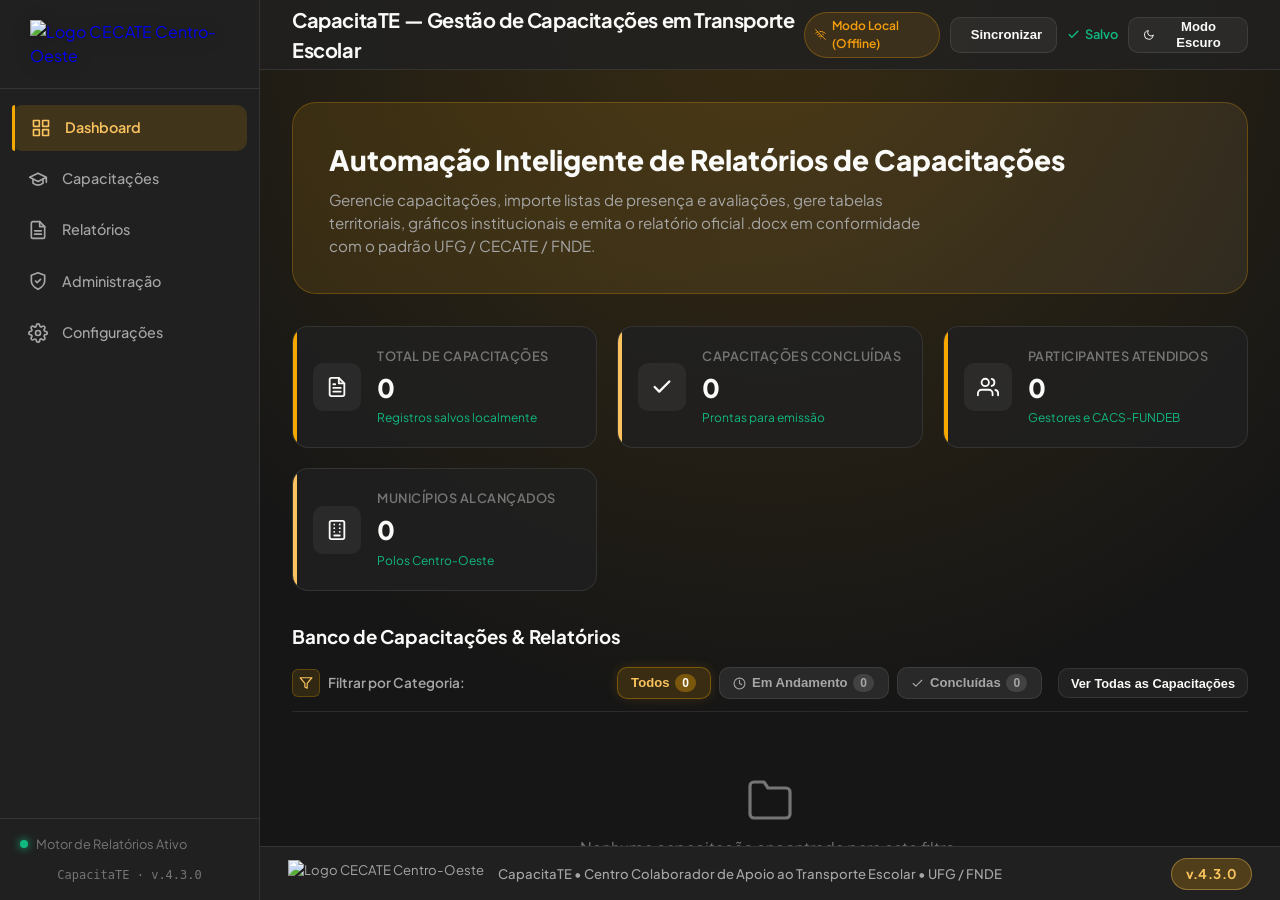
==== index.html @ c13741b7 "v.4.3.0: revisão geral (sincronização antes do login, exclusão de capacitação) Versão anterior: v.4." ====
<!DOCTYPE html>
<html lang="pt-BR">
<head>
  <meta charset="UTF-8">
  <meta name="viewport" content="width=device-width, initial-scale=1.0">
  <title>CapacitaTE - Plataforma de Gestão de Capacitações em Transporte Escolar</title>
  
  <!-- SEO & Metadados -->
  <meta name="description" content="Plataforma modular e inteligente para cadastro, conferência e geração automatizada de relatórios técnicos de capacitações em transporte escolar.">
  <meta name="keywords" content="relatorios, cecate, fnde, ufg, transporte escolar, cacs fundeb, capacitacao, automacao de relatorios">
  
  <!-- Fontes Google (Plus Jakarta Sans & Inter) -->
  <link rel="preconnect" href="https://fonts.googleapis.com">
  <link rel="preconnect" href="https://fonts.gstatic.com" crossorigin>
  <link href="https://fonts.googleapis.com/css2?family=Inter:wght@400;500;600;700;800&family=Plus+Jakarta+Sans:wght@500;600;700;800&display=swap" rel="stylesheet">
  
  <!-- Estilos da Aplicação e Impressão -->
  <link rel="stylesheet" href="css/style.css">
  <link rel="stylesheet" href="css/print.css" media="print">
</head>
<body>
  <!-- Tela de carregamento: cobre o painel até o login ou o painel estarem prontos (some via CapacitaTE.hideBoot) -->
  <script>
    try { if (localStorage.getItem('autoreport_theme') === 'light') document.body.classList.add('light-theme'); } catch (e) { /* sem localStorage */ } // chave legada mantida para compatibilidade
  </script>
  <div class="app-boot" id="app-boot" role="status" aria-live="polite">
    <img src="assets/CECATE_Centro-Oeste_Logo_Negativo_Horizontal_Completa-PNG.png" alt="CECATE Centro-Oeste" class="app-boot-logo brand-logo-img logo-dark">
    <img src="assets/CECATE_Centro-Oeste_Logo_Colorida_Horizontal_Completa-PNG.png" alt="CECATE Centro-Oeste" class="app-boot-logo brand-logo-img logo-light">
    <div class="app-boot-spinner" aria-hidden="true"></div>
    <p class="app-boot-text">Carregando o CapacitaTE...</p>
  </div>

  <div class="app-container">
    
    <!-- ==========================================
         SIDEBAR DE NAVEGAÇÃO
         ========================================== -->
    <aside class="sidebar">
      <div class="brand-section">
        <a href="#dashboard" class="brand-logo-link" onclick="app.navigateTo('dashboard')" title="CECATE Centro-Oeste">
          <img src="assets/CECATE_Centro-Oeste_Logo_Negativo_Horizontal_Completa-PNG.png" alt="Logo CECATE Centro-Oeste" class="brand-logo-img logo-dark">
          <img src="assets/CECATE_Centro-Oeste_Logo_Colorida_Horizontal_Completa-PNG.png" alt="Logo CECATE Centro-Oeste" class="brand-logo-img logo-light">
        </a>
      </div>

      <!-- Usuário conectado (preenchido por js/core/auth.js; oculto sem login) -->
      <div class="sidebar-user-wrap" id="auth-user-chip" style="display:none;">
        <button type="button" class="sidebar-user" id="auth-user-toggle" aria-haspopup="menu" aria-expanded="false" aria-controls="auth-user-menu">
          <span class="sidebar-user-avatar" id="auth-user-initials" aria-hidden="true"></span>
          <span class="sidebar-user-info">
            <span class="sidebar-user-name" id="auth-user-name"></span>
            <span class="sidebar-user-role" id="auth-user-role"></span>
          </span>
          <svg class="sidebar-user-caret" viewBox="0 0 24 24" width="16" height="16" fill="none" stroke="currentColor" stroke-width="2" stroke-linecap="round" stroke-linejoin="round" aria-hidden="true"><polyline points="6 9 12 15 18 9"></polyline></svg>
        </button>
        <div class="sidebar-user-menu" id="auth-user-menu" role="menu" hidden>
          <button type="button" role="menuitem" class="sidebar-user-menu-item" onclick="CapacitaTE.userMenu.close(); CapacitaTE.profileView.open()">
            <svg viewBox="0 0 24 24" width="16" height="16" fill="none" stroke="currentColor" stroke-width="2" stroke-linecap="round" stroke-linejoin="round"><path d="M12 20h9"></path><path d="M16.5 3.5a2.121 2.121 0 0 1 3 3L7 19l-4 1 1-4L16.5 3.5z"></path></svg>
            Editar perfil
          </button>
          <button type="button" role="menuitem" class="sidebar-user-menu-item sidebar-user-logout" onclick="CapacitaTE.auth.signOut()">
            <svg viewBox="0 0 24 24" width="16" height="16" fill="none" stroke="currentColor" stroke-width="2" stroke-linecap="round" stroke-linejoin="round"><path d="M9 21H5a2 2 0 0 1-2-2V5a2 2 0 0 1 2-2h4"></path><polyline points="16 17 21 12 16 7"></polyline><line x1="21" y1="12" x2="9" y2="12"></line></svg>
            Sair
          </button>
        </div>
      </div>

      <nav class="nav-menu" aria-label="Menu principal">
        <!-- Itens gerados por CapacitaTE.renderNav (js/core/moduleRegistry.js) a partir do registro de módulos -->
      </nav>

      <div class="sidebar-footer">
        <div class="system-status">
          <div class="status-dot"></div>
          <span>Motor de Relatórios Ativo</span>
        </div>
        <div style="font-size:0.75rem; color:var(--text-muted); margin-top:0.35rem; font-family:monospace; text-align:center;">
          CapacitaTE · v.4.3.0
        </div>
      </div>
    </aside>

    <!-- Backdrop do Menu Lateral Mobile -->
    <div class="sidebar-mobile-backdrop" id="sidebar-mobile-backdrop"></div>

    <!-- ==========================================
         CONTEÚDO PRINCIPAL & TOPBAR
         ========================================== -->
    <div class="main-wrapper">
      
      <!-- Topbar -->
      <header class="topbar">
        <div class="topbar-left" style="display:flex; align-items:center; gap:0.6rem; min-width:0;">
          <button class="mobile-menu-toggle-btn" id="mobile-menu-toggle-btn" aria-label="Abrir Menu Lateral" title="Abrir Menu">
            <svg viewBox="0 0 24 24" width="22" height="22" fill="none" stroke="currentColor" stroke-width="2" stroke-linecap="round" stroke-linejoin="round"><line x1="3" y1="12" x2="21" y2="12"></line><line x1="3" y1="6" x2="21" y2="6"></line><line x1="3" y1="18" x2="21" y2="18"></line></svg>
          </button>
          <h2 class="page-title" id="page-current-title">CapacitaTE — Gestão de Capacitações em Transporte Escolar</h2>
        </div>
        
        <div class="topbar-right" style="display:flex; align-items:center; gap:0.6rem;">
          <div id="cloud-sync-status" style="font-size:0.75rem; font-weight:600; padding:0.25rem 0.65rem; border-radius:999px; display:inline-flex; align-items:center; gap:0.35rem; background:rgba(16,185,129,0.12); color:#10b981; border:1px solid rgba(16,185,129,0.3);" title="Conectado ao Supabase: Dados salvos em nuvem para todos os usuários">
            <svg viewBox="0 0 24 24" width="13" height="13" fill="none" stroke="currentColor" stroke-width="2" stroke-linecap="round" stroke-linejoin="round"><path d="M18 10h-1.26A8 8 0 1 0 9 20h9a5 5 0 0 0 0-10z"></path></svg>
            <span>Nuvem Ativa</span>
          </div>
          <button type="button" class="btn btn-secondary btn-sm" id="cloud-sync-btn" onclick="app.syncWithCloud()" title="Sincronizar a versão local com a online (envia o que é mais novo aqui e baixa o que é mais novo na nuvem)" style="display:inline-flex; align-items:center; justify-content:center; gap:0.35rem; height:36px; padding:0 0.9rem; font-size:0.82rem; font-weight:600; box-sizing:border-box;">
            <svg viewBox="0 0 24 24" width="14" height="14" fill="none" stroke="currentColor" stroke-width="2" stroke-linecap="round" stroke-linejoin="round"><polyline points="23 4 23 10 17 10"></polyline><polyline points="1 20 1 14 7 14"></polyline><path d="M3.51 9a9 9 0 0 1 14.85-3.36L23 10M1 14l4.64 4.36A9 9 0 0 0 20.49 15"></path></svg>
            <span>Sincronizar</span>
          </button>
          <div id="autosave-status-badge" style="font-size:0.8rem; font-weight:600; color:var(--accent-success); display:flex; align-items:center; gap:0.35rem;">
            <svg viewBox="0 0 24 24" width="13" height="13" fill="none" stroke="currentColor" stroke-width="2.5" stroke-linecap="round" stroke-linejoin="round"><polyline points="20 6 9 17 4 12"></polyline></svg> Salvo
          </div>
          <button class="btn btn-secondary btn-sm" id="theme-toggle-btn" style="display:inline-flex; align-items:center; justify-content:center; gap:0.35rem; height:36px; padding:0 0.9rem; font-size:0.82rem; font-weight:600; box-sizing:border-box;">
            <svg viewBox="0 0 24 24" width="14" height="14" fill="none" stroke="currentColor" stroke-width="2" stroke-linecap="round" stroke-linejoin="round"><path d="M21 12.79A9 9 0 1 1 11.21 3 7 7 0 0 0 21 12.79z"></path></svg> Modo Escuro
          </button>
        </div>
      </header>

      <!-- Área de Visualização Dinâmica (SPA Views) -->
      <main class="content-area">

        <!-- ==========================================
             VIEW: DASHBOARD
             ========================================== -->
        <section class="view-section active" id="view-dashboard">
          
          <!-- Hero Banner -->
          <div class="dashboard-hero">
            <div class="hero-text">
              <h2>Automação Inteligente de Relatórios de Capacitações</h2>
              <p>Gerencie capacitações, importe listas de presença e avaliações, gere tabelas territoriais, gráficos institucionais e emita o relatório oficial .docx em conformidade com o padrão UFG / CECATE / FNDE.</p>
            </div>
          </div>

          <!-- Grade de Métricas Globais -->
          <div class="metrics-grid">
            <div class="metric-card">
              <div class="metric-icon">
                <svg viewBox="0 0 24 24" width="22" height="22" fill="none" stroke="currentColor" stroke-width="2" stroke-linecap="round" stroke-linejoin="round"><path d="M14 2H6a2 2 0 0 0-2 2v16a2 2 0 0 0 2 2h12a2 2 0 0 0 2-2V8z"></path><polyline points="14 2 14 8 20 8"></polyline><line x1="16" y1="13" x2="8" y2="13"></line><line x1="16" y1="17" x2="8" y2="17"></line><polyline points="10 9 9 9 8 9"></polyline></svg>
              </div>
              <div class="metric-info">
                <h4>Total de Capacitações</h4>
                <div class="metric-value" id="dash-total-reports">0</div>
                <div class="metric-trend">Registros salvos localmente</div>
              </div>
            </div>

            <div class="metric-card cyan">
              <div class="metric-icon">
                <svg viewBox="0 0 24 24" width="22" height="22" fill="none" stroke="currentColor" stroke-width="2.5" stroke-linecap="round" stroke-linejoin="round"><polyline points="20 6 9 17 4 12"></polyline></svg>
              </div>
              <div class="metric-info">
                <h4>Capacitações Concluídas</h4>
                <div class="metric-value" id="dash-completed-reports">0</div>
                <div class="metric-trend">Prontas para emissão</div>
              </div>
            </div>

            <div class="metric-card">
              <div class="metric-icon">
                <svg viewBox="0 0 24 24" width="22" height="22" fill="none" stroke="currentColor" stroke-width="2" stroke-linecap="round" stroke-linejoin="round"><path d="M17 21v-2a4 4 0 0 0-4-4H5a4 4 0 0 0-4 4v2"></path><circle cx="9" cy="7" r="4"></circle><path d="M23 21v-2a4 4 0 0 0-3-3.87"></path><path d="M16 3.13a4 4 0 0 1 0 7.75"></path></svg>
              </div>
              <div class="metric-info">
                <h4>Participantes Atendidos</h4>
                <div class="metric-value" id="dash-total-participants">0</div>
                <div class="metric-trend">Gestores e CACS-FUNDEB</div>
              </div>
            </div>

            <div class="metric-card cyan">
              <div class="metric-icon">
                <svg viewBox="0 0 24 24" width="22" height="22" fill="none" stroke="currentColor" stroke-width="2" stroke-linecap="round" stroke-linejoin="round"><rect x="4" y="2" width="16" height="20" rx="2" ry="2"></rect><line x1="9" y1="6" x2="9" y2="6.01"></line><line x1="15" y1="6" x2="15" y2="6.01"></line><line x1="9" y1="10" x2="9" y2="10.01"></line><line x1="15" y1="10" x2="15" y2="10.01"></line><line x1="9" y1="14" x2="9" y2="14.01"></line><line x1="15" y1="14" x2="15" y2="14.01"></line><line x1="9" y1="18" x2="15" y2="18"></line></svg>
              </div>
              <div class="metric-info">
                <h4>Municípios Alcançados</h4>
                <div class="metric-value" id="dash-total-municipalities">0</div>
                <div class="metric-trend">Polos Centro-Oeste</div>
              </div>
            </div>
          </div>

          <!-- Lista de Capacitações no Dashboard -->
          <div style="margin-top: 2rem;">
            <div style="margin-bottom:1.5rem;">
              <h3 style="margin-bottom:1rem;">Banco de Capacitações & Relatórios</h3>

              <!-- Sub-abas de Filtro do Banco de Capacitações (Redesign estilo Equipe Técnica) -->
              <div style="display:flex; align-items:center; justify-content:space-between; margin-bottom:1.25rem; border-bottom:1px solid var(--border-color); padding-bottom:0.75rem; flex-wrap:wrap; gap:0.75rem;">
                <div style="display:flex; align-items:center; gap:0.5rem;">
                  <span style="display:inline-flex; align-items:center; justify-content:center; width:28px; height:28px; border-radius:var(--radius-sm); background:rgba(246, 168, 0, 0.12); color:var(--accent-gold-text); border:1px solid rgba(246, 168, 0, 0.25);">
                    <svg viewBox="0 0 24 24" width="14" height="14" fill="none" stroke="currentColor" stroke-width="2" stroke-linecap="round" stroke-linejoin="round"><polygon points="22 3 2 3 10 12.46 10 19 14 21 14 12.46 22 3"></polygon></svg>
                  </span>
                  <span style="font-size:0.85rem; font-weight:600; color:var(--text-secondary);">Filtrar por Categoria:</span>
                </div>

                <div style="display:flex; gap:0.5rem; flex-wrap:wrap; align-items:center;">
                  <button type="button" class="btn btn-sm btn-secondary filter-tab-btn active" id="filter-dash-all" onclick="app.setDashboardFilter('all')" style="display:inline-flex; align-items:center; gap:0.35rem;">
                    Todos <span class="nav-badge" id="dash-count-all">0</span>
                  </button>
                  <button type="button" class="btn btn-sm btn-secondary filter-tab-btn" id="filter-dash-prog" onclick="app.setDashboardFilter('in_progress')" style="display:inline-flex; align-items:center; gap:0.35rem;">
                    <svg viewBox="0 0 24 24" width="13" height="13" fill="none" stroke="currentColor" stroke-width="2" stroke-linecap="round" stroke-linejoin="round"><circle cx="12" cy="12" r="10"></circle><polyline points="12 6 12 12 16 14"></polyline></svg>
                    Em Andamento <span class="nav-badge" style="background:var(--accent-blue-bg); color:var(--accent-blue-text); padding:0.1rem 0.4rem; font-size:0.75rem;" id="dash-count-prog">0</span>
                  </button>
                  <button type="button" class="btn btn-sm btn-secondary filter-tab-btn" id="filter-dash-comp" onclick="app.setDashboardFilter('completed')" style="display:inline-flex; align-items:center; gap:0.35rem;">
                    <svg viewBox="0 0 24 24" width="13" height="13" fill="none" stroke="currentColor" stroke-width="2" stroke-linecap="round" stroke-linejoin="round"><polyline points="20 6 9 17 4 12"></polyline></svg>
                    Concluídas <span class="nav-badge" style="background:var(--accent-emerald-bg); color:var(--accent-emerald-text); padding:0.1rem 0.4rem; font-size:0.75rem;" id="dash-count-comp">0</span>
                  </button>

                  <button type="button" class="btn btn-secondary btn-sm" onclick="app.navigateTo('trainings')" style="margin-left:0.5rem;">Ver Todas as Capacitações</button>
                </div>
              </div>
            </div>
            <div id="dashboard-trainings-list">
              <!-- Renderizado dinamicamente pelo app.js -->
            </div>
          </div>
        </section>

        <!-- ==========================================
             VIEW: ASSISTENTE DE 11 ETAPAS (WIZARD)
             ========================================== -->
        <section class="view-section" id="view-wizard">
          <div class="wizard-container">
            
            <!-- Barra Superior do Wizard -->
            <div class="wizard-header-bar">
              <div>
                <div class="wizard-training-title" id="wizard-header-title">
                  Capacitação • <span style="color:var(--accent-gold-text);">Novo Relatório de Atividades</span>
                </div>
                <div style="font-size:0.8rem; color:var(--text-muted); margin-top:0.2rem;" id="wizard-header-progress-text">
                  0% Concluído (Etapa 1 de 11)
                </div>
              </div>

              <div style="display:flex; gap:0.5rem; align-items:center;">
                <button class="btn btn-secondary btn-sm" onclick="app.promptExitWizardToDashboard()" style="display:inline-flex; align-items:center; gap:0.35rem;" title="Retornar ao Dashboard inicial com segurança">
                  <svg viewBox="0 0 24 24" width="13" height="13" fill="none" stroke="currentColor" stroke-width="2" stroke-linecap="round" stroke-linejoin="round"><path d="M15 3h4a2 2 0 0 1 2 2v14a2 2 0 0 1-2 2h-4"></path><polyline points="10 17 5 12 10 7"></polyline><line x1="15" y1="12" x2="5" y2="12"></line></svg> Sair para Dashboard
                </button>
                <button class="btn btn-secondary btn-sm" id="wizard-btn-save" onclick="app.manualSaveTraining()" title="Salvar todas as alterações agora" style="display:inline-flex; align-items:center; gap:0.35rem;">
                  <svg viewBox="0 0 24 24" width="13" height="13" fill="none" stroke="currentColor" stroke-width="2" stroke-linecap="round" stroke-linejoin="round"><path d="M19 21H5a2 2 0 0 1-2-2V5a2 2 0 0 1 2-2h11l5 5v11a2 2 0 0 1-2 2z"></path><polyline points="17 21 17 13 7 13 7 21"></polyline><polyline points="7 3 7 8 15 8"></polyline></svg> Salvar
                </button>
              </div>

              <div class="wizard-progress-track">
                <div class="wizard-progress-bar" id="wizard-header-progressbar" style="width: 82%;"></div>
              </div>
            </div>

            <!-- Layout de 2 Colunas: Stepper Lateral Esquerdo + Painel de Conteúdo -->
            <div class="wizard-body-layout">
              <aside class="wizard-stepper-sidebar">
                <div class="stepper-nav">
                  <button class="step-tab-btn active" onclick="app.setWizardStep(1)">
                    <span class="step-tab-num">1</span>
                    <span class="step-tab-text">Identificação da Capacitação</span>
                  </button>
                  <button class="step-tab-btn" onclick="app.setWizardStep(2)">
                    <span class="step-tab-num">2</span>
                    <span class="step-tab-text">Equipe Participante</span>
                  </button>
                  <button class="step-tab-btn" onclick="app.setWizardStep(3)">
                    <span class="step-tab-num">3</span>
                    <span class="step-tab-text">Municípios Convocados</span>
                  </button>
                  <button class="step-tab-btn" onclick="app.setWizardStep(4)">
                    <span class="step-tab-num">4</span>
                    <span class="step-tab-text">Estrutura do Curso</span>
                  </button>
                  <button class="step-tab-btn" onclick="app.setWizardStep(5)">
                    <span class="step-tab-num">5</span>
                    <span class="step-tab-text">Tecnologias Educacionais</span>
                  </button>
                  <button class="step-tab-btn" onclick="app.setWizardStep(6)">
                    <span class="step-tab-num">6</span>
                    <span class="step-tab-text">Contatos & Telefones</span>
                  </button>
                  <button class="step-tab-btn" onclick="app.setWizardStep(7)">
                    <span class="step-tab-num">7</span>
                    <span class="step-tab-text">Lista de Presença</span>
                  </button>
                  <button class="step-tab-btn" onclick="app.setWizardStep(8)">
                    <span class="step-tab-num">8</span>
                    <span class="step-tab-text">Avaliação da Capacitação</span>
                  </button>
                  <button class="step-tab-btn" onclick="app.setWizardStep(9)">
                    <span class="step-tab-num">9</span>
                    <span class="step-tab-text">Registros Fotográficos</span>
                  </button>
                  <button class="step-tab-btn" onclick="app.setWizardStep(10)">
                    <span class="step-tab-num">10</span>
                    <span class="step-tab-text">Documentos & Apêndices</span>
                  </button>
                  <button class="step-tab-btn" onclick="app.setWizardStep(11)">
                    <span class="step-tab-num">11</span>
                    <span class="step-tab-text">Conferência & Auditoria</span>
                  </button>
                  <button class="step-tab-btn" onclick="app.setWizardStep(12)">
                    <span class="step-tab-num">12</span>
                    <span class="step-tab-text">Geração do Relatório</span>
                  </button>
                </div>
              </aside>

              <!-- Painel Principal de Conteúdo do Wizard -->
              <div class="wizard-main-content">

                <!-- ETAPA 1: IDENTIFICAÇÃO -->
                <div class="wizard-step-panel active" id="wizard-step-1">
              <div class="wizard-card">
                <h3 class="wizard-card-title" style="display:flex; align-items:center; gap:0.5rem;">
                  <svg viewBox="0 0 24 24" width="20" height="20" fill="none" stroke="currentColor" stroke-width="2" stroke-linecap="round" stroke-linejoin="round"><path d="M11 4H4a2 2 0 0 0-2 2v14a2 2 0 0 0 2 2h14a2 2 0 0 0 2-2v-7"></path><path d="M18.5 2.5a2.121 2.121 0 0 1 3 3L12 15l-4 1 1-4 9.5-9.5z"></path></svg>
                  <span>Etapa 1: Identificação da Capacitação</span>
                </h3>
                <p class="wizard-card-desc">Informe os dados institucionais, polo territorial, datas e informações administrativas do evento.</p>

                <div style="display:grid; grid-template-columns: 1fr 3fr; gap:1rem; margin-top:1.25rem;">
                  <div class="form-group">
                    <label class="form-label">Número do Relatório *:</label>
                    <input type="number" id="wiz-train-number" class="form-control" placeholder="Insira o número (Ex: 16)" min="1" oninput="if(this.value<1)this.value=1;">
                  </div>
                  <div class="form-group">
                    <label class="form-label">Título da Capacitação *:</label>
                    <input type="text" id="wiz-train-title" class="form-control" placeholder="Ex: CAPACITAÇÃO EM TRANSPORTE ESCOLAR">
                  </div>
                </div>

                <!-- Estado (UF), Cidade Polo e Código IBGE / INEP -->
                <div style="display:grid; grid-template-columns: 1fr 2fr 1.2fr; gap:1rem;">
                  <div class="form-group">
                    <label class="form-label">Estado (UF) *:</label>
                    <select id="wiz-train-uf" class="form-control" onchange="app.onStateChange(this.value)">
                      <option value="" disabled selected>Selecionar UF...</option>
                      <option value="MT">Mato Grosso (MT)</option>
                      <option value="MS">Mato Grosso do Sul (MS)</option>
                      <option value="GO">Goiás (GO)</option>
                      <option value="DF">Distrito Federal (DF)</option>
                      <option value="AC">Acre (AC)</option>
                      <option value="AL">Alagoas (AL)</option>
                      <option value="AP">Amapá (AP)</option>
                      <option value="AM">Amazonas (AM)</option>
                      <option value="BA">Bahia (BA)</option>
                      <option value="CE">Ceará (CE)</option>
                      <option value="ES">Espírito Santo (ES)</option>
                      <option value="MA">Maranhão (MA)</option>
                      <option value="MG">Minas Gerais (MG)</option>
                      <option value="PA">Pará (PA)</option>
                      <option value="PB">Paraíba (PB)</option>
                      <option value="PR">Paraná (PR)</option>
                      <option value="PE">Pernambuco (PE)</option>
                      <option value="PI">Piauí (PI)</option>
                      <option value="RJ">Rio de Janeiro (RJ)</option>
                      <option value="RN">Rio Grande do Norte (RN)</option>
                      <option value="RS">Rio Grande do Sul (RS)</option>
                      <option value="RO">Rondônia (RO)</option>
                      <option value="RR">Roraima (RR)</option>
                      <option value="SC">Santa Catarina (SC)</option>
                      <option value="SP">São Paulo (SP)</option>
                      <option value="SE">Sergipe (SE)</option>
                      <option value="TO">Tocantins (TO)</option>
                    </select>
                  </div>

                  <div class="form-group">
                    <label class="form-label">Município Polo *:</label>
                    <select id="wiz-train-polo-select" class="form-control" onchange="app.onCityChange(this.value)">
                      <!-- Preenchido dinamicamente conforme estado selecionado -->
                    </select>
                    <input type="hidden" id="wiz-train-polo" value="">
                  </div>

                  <div class="form-group">
                    <label class="form-label">Código IBGE / INEP:</label>
                    <input type="text" id="wiz-train-inep" class="form-control" style="font-family:monospace; font-weight:700; color:var(--accent-gold-text); background:var(--bg-input);" readonly placeholder="Ex: 5106752">
                  </div>
                </div>

                <!-- Local e Endereço Completo do Evento -->
                <div style="display:grid; grid-template-columns: 1fr 1fr; gap:1rem;">
                  <div class="form-group">
                    <label class="form-label">Local:</label>
                    <input type="text" id="wiz-train-venue" class="form-control" placeholder="Insira o local (Ex: Auditório Municipal de Educação)">
                  </div>
                  <div class="form-group">
                    <label class="form-label">Endereço Completo do Local *:</label>
                    <input type="text" id="wiz-train-address" class="form-control" placeholder="Insira o endereço (Ex: Av. Brasil, nº 500, Centro)">
                  </div>
                </div>

                <!-- Datas e Carga Horária calculada automaticamente -->
                <div style="display:grid; grid-template-columns: 1fr 1fr 2fr; gap:1rem;">
                  <div class="form-group">
                    <label class="form-label">Data Inicial *:</label>
                    <div style="position:relative; display:flex; align-items:center;">
                      <input type="text" id="wiz-train-start-date" class="form-control" placeholder="DD/MM/AAAA" maxlength="10" autocomplete="off" oninput="app.onDateMaskInput(this)" onchange="app.onDatesChanged()" onblur="app.onDatesBlur('start')" style="padding-right:2.5rem;">
                      <button type="button" onclick="app.openNativeDatePicker('start')" title="Selecionar no calendário" style="position:absolute; right:0.5rem; background:transparent; border:none; color:var(--text-muted); cursor:pointer; padding:4px; display:inline-flex; align-items:center;">
                        <svg viewBox="0 0 24 24" width="16" height="16" fill="none" stroke="currentColor" stroke-width="2" stroke-linecap="round" stroke-linejoin="round"><rect x="3" y="4" width="18" height="18" rx="2" ry="2"></rect><line x1="16" y1="2" x2="16" y2="6"></line><line x1="8" y1="2" x2="8" y2="6"></line><line x1="3" y1="10" x2="21" y2="10"></line></svg>
                      </button>
                      <input type="date" id="wiz-train-start-date-picker" style="position:absolute; opacity:0; pointer-events:none; width:0; height:0;" onchange="app.onNativeDatePicked('start', this.value)">
                    </div>
                  </div>
                  <div class="form-group">
                    <label class="form-label">Data Final:</label>
                    <div style="position:relative; display:flex; align-items:center;">
                      <input type="text" id="wiz-train-end-date" class="form-control" placeholder="DD/MM/AAAA" maxlength="10" autocomplete="off" oninput="app.onDateMaskInput(this)" onchange="app.onDatesChanged()" onblur="app.onDatesBlur('end')" style="padding-right:2.5rem;">
                      <button type="button" onclick="app.openNativeDatePicker('end')" title="Selecionar no calendário" style="position:absolute; right:0.5rem; background:transparent; border:none; color:var(--text-muted); cursor:pointer; padding:4px; display:inline-flex; align-items:center;">
                        <svg viewBox="0 0 24 24" width="16" height="16" fill="none" stroke="currentColor" stroke-width="2" stroke-linecap="round" stroke-linejoin="round"><rect x="3" y="4" width="18" height="18" rx="2" ry="2"></rect><line x1="16" y1="2" x2="16" y2="6"></line><line x1="8" y1="2" x2="8" y2="6"></line><line x1="3" y1="10" x2="21" y2="10"></line></svg>
                      </button>
                      <input type="date" id="wiz-train-end-date-picker" style="position:absolute; opacity:0; pointer-events:none; width:0; height:0;" onchange="app.onNativeDatePicked('end', this.value)">
                    </div>
                    <div id="wiz-date-final-error" style="display:none; color:var(--accent-rose, #ef4444); font-size:0.75rem; margin-top:0.35rem; font-weight:600;"></div>
                  </div>
                  <div class="form-group">
                    <label class="form-label">Texto Formatado de Datas (para o relatório):</label>
                    <input type="text" id="wiz-train-dates-fmt" class="form-control" placeholder="Insira as datas (Ex: 23 e 24 de junho de 2026)">
                  </div>
                </div>

                <div style="display:grid; grid-template-columns: 1.3fr 3fr; gap:1rem;">
                  <div class="form-group">
                    <label class="form-label">Carga Horária (horas) *:</label>
                    <div class="stepper-spinner-group">
                      <button type="button" class="spinner-btn" onclick="app.spinWorkload(-2)" title="Diminuir carga horária">−</button>
                      <input type="number" id="wiz-train-workload-num" value="" placeholder="Ex: 16" min="1" max="200" step="1" onchange="app.updateWorkloadFromSpinner()">
                      <button type="button" class="spinner-btn" onclick="app.spinWorkload(+2)" title="Aumentar carga horária">+</button>
                      <span class="spinner-unit">horas</span>
                      <input type="hidden" id="wiz-train-workload" value="">
                    </div>
                    <div style="font-size:0.75rem; color:var(--text-muted); margin-top:0.35rem;" id="wiz-workload-auto-hint"></div>
                  </div>
                  <div class="form-group">
                    <label class="form-label">Público-Alvo:</label>
                    <input type="text" id="wiz-train-target" class="form-control" placeholder="Insira o público-alvo (Ex: Gestores Municipais e Conselheiros CACS-FUNDEB)">
                  </div>
                </div>

                <!-- Card de Dados Institucionais do Projeto & Processo (Herdados de Configurações Globais) -->
                <div style="background:var(--bg-input); border:1px solid var(--border-color); border-radius:var(--radius-md); padding:1rem; margin-top:1.25rem;">
                  <div style="display:flex; justify-content:space-between; align-items:center; margin-bottom:0.75rem; flex-wrap:wrap; gap:0.5rem;">
                    <div style="font-weight:700; font-size:0.85rem; color:var(--text-primary); display:flex; align-items:center; gap:0.4rem;">
                      <svg viewBox="0 0 24 24" width="14" height="14" fill="none" stroke="currentColor" stroke-width="2" stroke-linecap="round" stroke-linejoin="round"><circle cx="12" cy="12" r="3"></circle><path d="M19.4 15a1.65 1.65 0 0 0 .33 1.82l.06.06a2 2 0 0 1 0 2.83 2 2 0 0 1-2.83 0l-.06-.06a1.65 1.65 0 0 0-1.82-.33 1.65 1.65 0 0 0-1 1.51V21a2 2 0 0 1-2 2 2 2 0 0 1-2-2v-.09A1.65 1.65 0 0 0 9 19.4a1.65 1.65 0 0 0-1.82.33l-.06.06a2 2 0 0 1-2.83 0 2 2 0 0 1 0-2.83l.06-.06a1.65 1.65 0 0 0 .33-1.82 1.65 1.65 0 0 0-1.51-1H3a2 2 0 0 1-2-2 2 2 0 0 1 2-2h.09A1.65 1.65 0 0 0 4.6 9a1.65 1.65 0 0 0-.33-1.82l-.06-.06a2 2 0 0 1 0-2.83 2 2 0 0 1 2.83 0l.06.06a1.65 1.65 0 0 0 1.82.33H9a1.65 1.65 0 0 0 1-1.51V3a2 2 0 0 1 2-2 2 2 0 0 1 2 2v.09a1.65 1.65 0 0 0 1 1.51 1.65 1.65 0 0 0 1.82-.33l.06-.06a2 2 0 0 1 2.83 0 2 2 0 0 1 0 2.83l-.06.06a1.65 1.65 0 0 0-.33 1.82V9a1.65 1.65 0 0 0 1.51 1H21a2 2 0 0 1 2 2 2 2 0 0 1-2 2h-.09a1.65 1.65 0 0 0-1.51 1z"></path></svg>
                      <span>Dados do Projeto & Processo (Herdados da aba Configurações)</span>
                    </div>
                    <button type="button" class="btn btn-secondary btn-sm" onclick="app.navigateTo('settings')" style="display:inline-flex; align-items:center; gap:0.35rem; font-size:0.78rem;">
                      <svg viewBox="0 0 24 24" width="13" height="13" fill="none" stroke="currentColor" stroke-width="2" stroke-linecap="round" stroke-linejoin="round"><path d="M11 4H4a2 2 0 0 0-2 2v14a2 2 0 0 0 2 2h14a2 2 0 0 0 2-2v-7"></path><path d="M18.5 2.5a2.121 2.121 0 0 1 3 3L12 15l-4 1 1-4 9.5-9.5z"></path></svg> Editar em Configurações
                    </button>
                  </div>
                  <div style="display:grid; grid-template-columns: 2fr 1fr; gap:1rem;">
                    <div class="form-group" style="margin:0;">
                      <label class="form-label" style="font-size:0.78rem;">Projeto Relacionado:</label>
                      <input type="text" id="wiz-train-project" class="form-control form-control-sm" readonly style="background:rgba(32, 32, 32, 0.4); color:var(--text-secondary); cursor:not-allowed;">
                    </div>
                    <div class="form-group" style="margin:0;">
                      <label class="form-label" style="font-size:0.78rem;">Número do Processo:</label>
                      <input type="text" id="wiz-train-process" class="form-control form-control-sm" readonly style="background:rgba(32, 32, 32, 0.4); color:var(--text-secondary); cursor:not-allowed;">
                    </div>
                  </div>
                </div>

                <div class="wizard-actions-footer">
                  <div></div>
                  <button class="btn btn-primary" onclick="app.wizardNext()" style="display:inline-flex; align-items:center; gap:0.35rem;">Salvar e Próxima Etapa (Equipe) <svg viewBox="0 0 24 24" width="15" height="15" fill="none" stroke="currentColor" stroke-width="2.2" stroke-linecap="round" stroke-linejoin="round"><line x1="5" y1="12" x2="15" y2="12"></line><polyline points="10 7 15 12 10 17"></polyline><line x1="19" y1="5" x2="19" y2="19"></line></svg></button>
                </div>
              </div>
            </div>

            <!-- ETAPA 2: EQUIPE PARTICIPANTE -->
            <div class="wizard-step-panel" id="wizard-step-2">
              <div class="wizard-card">
                <div style="display:flex; justify-content:space-between; align-items:center; margin-bottom:1.25rem; flex-wrap:wrap; gap:0.75rem;">
                  <div>
                    <h3 class="wizard-card-title" style="display:flex; align-items:center; gap:0.5rem;">
                      <svg viewBox="0 0 24 24" width="20" height="20" fill="none" stroke="currentColor" stroke-width="2" stroke-linecap="round" stroke-linejoin="round"><path d="M17 21v-2a4 4 0 0 0-4-4H5a4 4 0 0 0-4 4v2"></path><circle cx="9" cy="7" r="4"></circle><path d="M23 21v-2a4 4 0 0 0-3-3.87"></path><path d="M16 3.13a4 4 0 0 1 0 7.75"></path></svg>
                      <span>Etapa 2: Equipe Participante</span>
                    </h3>
                    <p class="wizard-card-desc">Informações sincronizadas da Equipe Técnica oficial do CECATE/UFG e FNDE.</p>
                  </div>
                  <div style="display:flex; gap:0.5rem; flex-wrap:wrap;">
                    <button type="button" class="btn btn-secondary btn-sm" onclick="app.promptNavigateToTeam()" title="Gerenciar cadastros centrais da Equipe Técnica">
                      <svg viewBox="0 0 24 24" width="13" height="13" fill="none" stroke="currentColor" stroke-width="2" stroke-linecap="round" stroke-linejoin="round" style="vertical-align:-1px; margin-right:4px;"><path d="M11 4H4a2 2 0 0 0-2 2v14a2 2 0 0 0 2 2h14a2 2 0 0 0 2-2v-7"></path><path d="M18.5 2.5a2.121 2.121 0 0 1 3 3L12 15l-4 1 1-4 9.5-9.5z"></path></svg> Editar em Equipe Técnica
                    </button>
                  </div>
                </div>

                <!-- Sub-abas de Edição da Equipe -->
                <div style="display:flex; align-items:center; justify-content:space-between; margin-bottom:1.25rem; border-bottom:1px solid var(--border-color); padding-bottom:0.75rem; flex-wrap:wrap; gap:0.75rem;">
                  <div style="display:flex; align-items:center; gap:0.5rem;">
                    <span style="display:inline-flex; align-items:center; justify-content:center; width:28px; height:28px; border-radius:var(--radius-sm); background:rgba(246, 168, 0, 0.12); color:var(--accent-gold-text); border:1px solid rgba(246, 168, 0, 0.25);">
                      <svg viewBox="0 0 24 24" width="14" height="14" fill="none" stroke="currentColor" stroke-width="2" stroke-linecap="round" stroke-linejoin="round"><polygon points="22 3 2 3 10 12.46 10 19 14 21 14 12.46 22 3"></polygon></svg>
                    </span>
                    <span style="font-size:0.85rem; font-weight:600; color:var(--text-secondary);">Filtrar por Instituição:</span>
                  </div>

                  <div style="display:flex; gap:0.5rem; flex-wrap:wrap;">
                    <button type="button" class="btn btn-sm btn-secondary team-tab-btn active" id="team-tab-all" onclick="app.setTeamFilter('all')" style="display:inline-flex; align-items:center; gap:0.35rem;">
                      Todos <span class="nav-badge" id="team-count-all">0</span>
                    </button>
                    <button type="button" class="btn btn-sm btn-secondary team-tab-btn" id="team-tab-ufg" onclick="app.setTeamFilter('UFG')" style="display:inline-flex; align-items:center; gap:0.35rem;">
                      UFG - Coordenação & Técnica <span class="nav-badge" style="background:rgba(246, 168, 0, 0.15); color:var(--accent-gold-text); padding:0.1rem 0.4rem; font-size:0.75rem;" id="team-count-ufg">0</span>
                    </button>
                    <button type="button" class="btn btn-sm btn-secondary team-tab-btn" id="team-tab-fnde" onclick="app.setTeamFilter('FNDE')" style="display:inline-flex; align-items:center; gap:0.35rem;">
                      FNDE - Coordenações <span class="nav-badge" style="background:rgba(246, 168, 0, 0.15); color:var(--accent-gold-text); padding:0.1rem 0.4rem; font-size:0.75rem;" id="team-count-fnde">0</span>
                    </button>
                  </div>
                </div>

                <!-- Form Card Integrado In-Page para Etapa 2 (Sem Pop-up) -->
                <div id="wizard-team-editor-card" class="team-member-editor-card" style="display:none;">
                  <div class="team-editor-header">
                    <h4 class="team-editor-title">
                      <svg viewBox="0 0 24 24" width="18" height="18" fill="none" stroke="currentColor" stroke-width="2" stroke-linecap="round" stroke-linejoin="round"><path d="M20 21v-2a4 4 0 0 0-4-4H8a4 4 0 0 0-4 4v2"></path><circle cx="12" cy="7" r="4"></circle></svg>
                      <span id="wizard-team-editor-title-text">Cadastrar Novo Integrante</span>
                    </h4>
                    <button type="button" class="btn btn-secondary btn-sm" onclick="app.closeTeamMemberInPageEditor('wizard')" style="display:inline-flex; align-items:center; gap:0.25rem;">
                      <svg viewBox="0 0 24 24" width="13" height="13" fill="none" stroke="currentColor" stroke-width="2" stroke-linecap="round" stroke-linejoin="round"><line x1="18" y1="6" x2="6" y2="18"></line><line x1="6" y1="6" x2="18" y2="18"></line></svg> Cancelar
                    </button>
                  </div>

                  <input type="hidden" id="wizard-team-edit-index" value="-1">

                  <div style="display:grid; grid-template-columns: 1fr 1fr 2fr; gap:1rem; margin-bottom:1rem;">
                    <div class="form-group">
                      <label class="form-label">Pronome de Tratamento:</label>
                      <select id="wizard-team-pronoun-select" class="form-control form-control-sm" onchange="app.updateInPagePreview('wizard')">
                        <!-- OFFICIAL_PRONOUNS -->
                      </select>
                    </div>
                    <div class="form-group">
                      <label class="form-label">Titulação Acadêmica:</label>
                      <select id="wizard-team-title-select" class="form-control form-control-sm" onchange="app.updateInPagePreview('wizard')">
                        <!-- OFFICIAL_TITLES -->
                      </select>
                    </div>
                    <div class="form-group">
                      <label class="form-label">Nome do Integrante *:</label>
                      <input type="text" id="wizard-team-name-input" class="form-control form-control-sm" placeholder="Ex: Willer Luciano Carvalho" oninput="app.updateInPagePreview('wizard')">
                    </div>
                  </div>

                  <div style="display:grid; grid-template-columns: 1fr 2fr; gap:1rem; margin-bottom:1rem;">
                    <div class="form-group">
                      <label class="form-label">Instituição *:</label>
                      <select id="wizard-team-institution-select" class="form-control form-control-sm" onchange="app.onInPageInstitutionChange('wizard', this.value)">
                        <option value="" disabled selected>Selecionar Instituição...</option>
                        <option value="UFG">UFG (Universidade)</option>
                        <option value="FNDE">FNDE (Governo Federal)</option>
                        <option value="Outro">Outra Instituição</option>
                      </select>
                    </div>
                    <div class="form-group">
                      <label class="form-label">Cargo / Função Oficial *:</label>
                      <select id="wizard-team-role-select" class="form-control form-control-sm" onchange="app.onInPageRoleChange('wizard', this.value)">
                        <!-- OFFICIAL_ROLES -->
                      </select>
                    </div>
                  </div>

                  <div class="form-group" id="wizard-team-custom-role-group" style="display:none; margin-bottom:1rem;">
                    <label class="form-label">Nome do Cargo Personalizado:</label>
                    <input type="text" id="wizard-team-custom-role-input" class="form-control form-control-sm" placeholder="Digite o título do cargo">
                  </div>

                  <div class="team-preview-bar">
                    <div class="team-preview-label">
                      Assinatura no Relatório: <strong id="wizard-team-preview-text" class="team-preview-name">-</strong>
                    </div>
                    <div style="display:flex; gap:0.5rem;">
                      <button type="button" class="btn btn-secondary btn-sm" onclick="app.closeTeamMemberInPageEditor('wizard')">Cancelar</button>
                      <button type="button" class="btn btn-primary btn-sm" onclick="app.saveTeamMemberInPage('wizard')" style="font-weight:700; display:inline-flex; align-items:center; gap:0.35rem;">
                        <svg viewBox="0 0 24 24" width="13" height="13" fill="none" stroke="currentColor" stroke-width="2" stroke-linecap="round" stroke-linejoin="round"><path d="M19 21H5a2 2 0 0 1-2-2V5a2 2 0 0 1 2-2h11l5 5v11a2 2 0 0 1-2 2z"></path><polyline points="17 21 17 13 7 13 7 21"></polyline><polyline points="7 3 7 8 15 8"></polyline></svg> Salvar Integrante
                      </button>
                    </div>
                  </div>
                </div>

                <div id="wizard-team-list-container">
                  <!-- Renderizado dinamicamente -->
                </div>

                <div class="wizard-actions-footer" style="margin-top:1.5rem;">
                  <button class="btn btn-secondary" onclick="app.wizardPrev()" style="display:inline-flex; align-items:center; gap:0.35rem;"><svg viewBox="0 0 24 24" width="15" height="15" fill="none" stroke="currentColor" stroke-width="2.2" stroke-linecap="round" stroke-linejoin="round"><line x1="5" y1="5" x2="5" y2="19"></line><line x1="19" y1="12" x2="9" y2="12"></line><polyline points="14 7 9 12 14 17"></polyline></svg>Voltar</button>
                  <button class="btn btn-primary" onclick="app.wizardNext()" style="display:inline-flex; align-items:center; gap:0.35rem;">Salvar e Próxima Etapa (Municípios) <svg viewBox="0 0 24 24" width="15" height="15" fill="none" stroke="currentColor" stroke-width="2.2" stroke-linecap="round" stroke-linejoin="round"><line x1="5" y1="12" x2="15" y2="12"></line><polyline points="10 7 15 12 10 17"></polyline><line x1="19" y1="5" x2="19" y2="19"></line></svg></button>
                </div>
              </div>
            </div>

            <!-- ETAPA 3: MUNICÍPIOS & TABELA 1 -->
            <div class="wizard-step-panel" id="wizard-step-3">
              <div class="wizard-card">
                <div style="display:flex; justify-content:space-between; align-items:center; margin-bottom:1rem; flex-wrap:wrap; gap:0.5rem;">
                  <div>
                    <h3 class="wizard-card-title" style="display:flex; align-items:center; gap:0.5rem;">
                      <svg viewBox="0 0 24 24" width="20" height="20" fill="none" stroke="currentColor" stroke-width="2" stroke-linecap="round" stroke-linejoin="round"><polygon points="1 6 1 22 8 18 16 22 23 18 23 2 16 6 8 2 1 6"></polygon><line x1="8" y1="2" x2="8" y2="18"></line><line x1="16" y1="6" x2="16" y2="22"></line></svg>
                      <span>Etapa 3: Municípios Convocados</span>
                    </h3>
                    <p class="wizard-card-desc">Adicione os municípios convocados da microrregião e suas respectivas distâncias em km até o polo.</p>
                  </div>
                  <div style="display:flex; gap:0.5rem; flex-wrap:wrap; align-items:center;">
                    <span id="wiz-muns-total-count" class="nav-badge badge-amber" style="align-self:center; font-weight:700;">0 Municípios</span>
                    <button type="button" class="btn btn-secondary btn-sm" onclick="app.openImportMunicipalitiesModal('wizard')" style="font-weight:600; display:inline-flex; align-items:center; gap:0.35rem;" title="Importar municípios em lote via planilha Excel (.xlsx, .csv)">
                      <svg viewBox="0 0 24 24" width="14" height="14" fill="none" stroke="currentColor" stroke-width="2" stroke-linecap="round" stroke-linejoin="round"><path d="M21 15v4a2 2 0 0 1-2 2H5a2 2 0 0 1-2-2v-4"></path><polyline points="7 10 12 15 17 10"></polyline><line x1="12" y1="15" x2="12" y2="3"></line></svg> Importar Planilha
                    </button>
                    <button class="btn btn-primary btn-sm" onclick="app.openMunicipalityInPageEditor(-1)" style="font-weight:700; display:inline-flex; align-items:center; gap:0.35rem;">
                      <svg viewBox="0 0 24 24" width="13" height="13" fill="none" stroke="currentColor" stroke-width="2" stroke-linecap="round" stroke-linejoin="round"><line x1="12" y1="5" x2="12" y2="19"></line><line x1="5" y1="12" x2="19" y2="12"></line></svg> Cadastrar Município
                    </button>
                  </div>
                </div>

                <!-- Form Card Integrado In-Page para Cadastro de Municípios -->
                <div id="wizard-mun-editor-card" class="inpage-editor-card" style="display:none;">
                  <div style="display:flex; justify-content:space-between; align-items:center; margin-bottom:1rem; border-bottom:1px solid var(--border-color); padding-bottom:0.75rem;">
                    <h4 class="text-accent-blue" style="margin:0; display:flex; align-items:center; gap:0.5rem;">
                      <svg viewBox="0 0 24 24" width="18" height="18" fill="none" stroke="currentColor" stroke-width="2" stroke-linecap="round" stroke-linejoin="round"><path d="M21 10c0 7-9 13-9 13s-9-6-9-13a9 9 0 0 1 18 0z"></path><circle cx="12" cy="10" r="3"></circle></svg>
                      <span id="wizard-mun-editor-title-text">Cadastrar Município Convocado</span>
                    </h4>
                    <button type="button" class="btn btn-secondary btn-sm" onclick="app.closeMunicipalityInPageEditor()" style="display:inline-flex; align-items:center; gap:0.25rem;">
                      <svg viewBox="0 0 24 24" width="13" height="13" fill="none" stroke="currentColor" stroke-width="2" stroke-linecap="round" stroke-linejoin="round"><line x1="18" y1="6" x2="6" y2="18"></line><line x1="6" y1="6" x2="18" y2="18"></line></svg> Cancelar
                    </button>
                  </div>

                  <input type="hidden" id="wizard-mun-edit-index" value="-1">

                  <div style="display:grid; grid-template-columns: 1fr 2fr 1fr 1fr; gap:1rem; margin-bottom:1rem;">
                    <div class="form-group">
                      <label class="form-label" style="font-size:0.8rem;">Estado (UF) *:</label>
                      <select id="wizard-mun-uf-select" class="form-control form-control-sm" onchange="app.onWizardMunUfChange(this.value)">
                        <option value="GO">Goiás (GO)</option>
                        <option value="MT">Mato Grosso (MT)</option>
                        <option value="MS">Mato Grosso do Sul (MS)</option>
                        <option value="DF">Distrito Federal (DF)</option>
                        <option value="AC">Acre (AC)</option>
                        <option value="AL">Alagoas (AL)</option>
                        <option value="AP">Amapá (AP)</option>
                        <option value="AM">Amazonas (AM)</option>
                        <option value="BA">Bahia (BA)</option>
                        <option value="CE">Ceará (CE)</option>
                        <option value="ES">Espírito Santo (ES)</option>
                        <option value="MA">Maranhão (MA)</option>
                        <option value="MG">Minas Gerais (MG)</option>
                        <option value="PA">Pará (PA)</option>
                        <option value="PB">Paraíba (PB)</option>
                        <option value="PR">Paraná (PR)</option>
                        <option value="PE">Pernambuco (PE)</option>
                        <option value="PI">Piauí (PI)</option>
                        <option value="RJ">Rio de Janeiro (RJ)</option>
                        <option value="RN">Rio Grande do Norte (RN)</option>
                        <option value="RS">Rio Grande do Sul (RS)</option>
                        <option value="RO">Rondônia (RO)</option>
                        <option value="RR">Roraima (RR)</option>
                        <option value="SC">Santa Catarina (SC)</option>
                        <option value="SP">São Paulo (SP)</option>
                        <option value="SE">Sergipe (SE)</option>
                        <option value="TO">Tocantins (TO)</option>
                      </select>
                    </div>
                    <div class="form-group">
                      <label class="form-label" style="font-size:0.8rem;">Município Convocado (IBGE) *:</label>
                      <select id="wizard-mun-city-select" class="form-control form-control-sm" onchange="app.onWizardMunCityChange(this.value)">
                        <!-- Populado dinamicamente via IBGE_DATA -->
                      </select>
                    </div>
                    <div class="form-group">
                      <label class="form-label" style="font-size:0.8rem;">Código IBGE:</label>
                      <input type="text" id="wizard-mun-ibge-input" class="form-control form-control-sm font-mono" readonly style="background:var(--bg-input); font-weight:700; text-align:center; color:var(--accent-blue-text);" placeholder="5101258">
                    </div>
                    <div class="form-group">
                      <label class="form-label" style="font-size:0.8rem;">Distância ao Polo:</label>
                      <div style="display:flex; align-items:center; gap:0.25rem;">
                        <input type="number" step="0.1" min="0" id="wizard-mun-dist-input" class="form-control form-control-sm font-mono" style="text-align:right; font-weight:700; color:var(--accent-emerald-text);" placeholder="0.0">
                        <span style="font-size:0.8rem; color:var(--text-muted);">km</span>
                      </div>
                    </div>
                  </div>

                  <div style="display:flex; justify-content:space-between; align-items:center; background:var(--bg-input); padding:0.65rem 1rem; border-radius:var(--radius-md); border:1px solid var(--border-color); flex-wrap:wrap; gap:0.5rem;">
                    <div style="font-size:0.8rem; color:var(--text-muted);" id="wizard-mun-info-bar">
                      Polo de Referência: <strong id="wizard-mun-preview-polo" style="color:var(--text-primary);">-</strong> • Distância Calculada: <strong id="wizard-mun-preview-dist" style="color:var(--accent-emerald-text); font-family:monospace;">0,0 km</strong>
                    </div>
                    <div style="display:flex; gap:0.5rem;">
                      <button type="button" class="btn btn-secondary btn-sm" onclick="app.closeMunicipalityInPageEditor()">Cancelar</button>
                      <button type="button" class="btn btn-primary btn-sm" onclick="app.saveMunicipalityInPage()" style="font-weight:700; display:inline-flex; align-items:center; gap:0.35rem;">
                        <svg viewBox="0 0 24 24" width="13" height="13" fill="none" stroke="currentColor" stroke-width="2" stroke-linecap="round" stroke-linejoin="round"><polyline points="20 6 9 17 4 12"></polyline></svg> Salvar Município
                      </button>
                    </div>
                  </div>
                </div>

                <div style="margin-top:1.25rem;">
                  <div style="display:flex; justify-content:space-between; align-items:center; margin-bottom:0.6rem; flex-wrap:wrap; gap:0.5rem;">
                    <h4 style="font-size:0.95rem; margin:0; color:var(--text-secondary); display:flex; align-items:center; gap:0.4rem;">
                      <svg viewBox="0 0 24 24" width="16" height="16" fill="none" stroke="currentColor" stroke-width="2" stroke-linecap="round" stroke-linejoin="round"><rect x="3" y="3" width="18" height="18" rx="2" ry="2"></rect><line x1="3" y1="9" x2="21" y2="9"></line><line x1="9" y1="21" x2="9" y2="9"></line></svg> Prévia da Tabela 1: Municípios convocados
                    </h4>
                    <div id="mun-bulk-actions-container" style="display:none; align-items:center; gap:0.5rem;">
                      <button type="button" class="btn btn-secondary btn-sm btn-action-delete" id="btn-delete-selected-muns" onclick="app.confirmDeleteSelectedMunicipalities()" style="font-size:0.75rem; padding:0.25rem 0.55rem; display:inline-flex; align-items:center; font-weight:600;" title="Excluir municípios selecionados">
                        <svg viewBox="0 0 24 24" width="13" height="13" fill="none" stroke="currentColor" stroke-width="2" stroke-linecap="round" stroke-linejoin="round" style="vertical-align:-1px; margin-right:4px;"><polyline points="3 6 5 6 21 6"></polyline><path d="M19 6v14a2 2 0 0 1-2 2H7a2 2 0 0 1-2-2V6m3 0V4a2 2 0 0 1 2-2h4a2 2 0 0 1 2 2v2"></path><line x1="10" y1="11" x2="10" y2="17"></line><line x1="14" y1="11" x2="14" y2="17"></line></svg>
                        <span id="btn-delete-selected-muns-text">Excluir Selecionados (0)</span>
                      </button>
                    </div>
                  </div>
                  <div id="wizard-municipalities-table-preview">
                    <!-- Tabela 1 Gerada Dinamicamente com Coluna UF Separada -->
                  </div>
                </div>

                <!-- Card de Estimativa / Previsão de Participantes Abaixo da Lista (4x Municípios Convocados + Município Sede) -->
                <div style="background:var(--bg-input); border:1px solid var(--border-color); border-left:4px solid var(--accent-primary); border-radius:var(--radius-md); padding:1rem; margin-top:1.25rem; margin-bottom:1rem; display:flex; justify-content:space-between; align-items:center; flex-wrap:wrap; gap:1rem;">
                  <div>
                    <label class="form-label" style="margin-bottom:0.2rem; font-weight:700; color:var(--text-primary); display:flex; align-items:center; gap:0.4rem;">
                      <svg viewBox="0 0 24 24" width="16" height="16" fill="none" stroke="currentColor" stroke-width="2" stroke-linecap="round" stroke-linejoin="round"><path d="M17 21v-2a4 4 0 0 0-4-4H5a4 4 0 0 0-4 4v2"></path><circle cx="9" cy="7" r="4"></circle><path d="M23 21v-2a4 4 0 0 0-3-3.87"></path><path d="M16 3.13a4 4 0 0 1 0 7.75"></path></svg> Previsão de Participantes:
                    </label>
                    <div style="font-size:0.78rem; color:var(--text-muted);" id="wiz-participants-calc-desc">
                      Calculado automaticamente: <strong>4 participantes × número total de municípios</strong> (incluindo o município polo/sede).
                    </div>
                  </div>
                  <div style="display:flex; align-items:center; gap:0.5rem;">
                    <input type="number" id="wiz-train-expected" class="form-control" style="width:120px; font-weight:700; text-align:center; font-size:1.05rem;" placeholder="Ex: 50" onchange="app.saveCurrentStepData()">
                    <span style="font-size:0.85rem; color:var(--text-secondary); font-weight:600;">participantes</span>
                  </div>
                </div>

                <div class="wizard-actions-footer">
                  <button class="btn btn-secondary" onclick="app.wizardPrev()" style="display:inline-flex; align-items:center; gap:0.35rem;"><svg viewBox="0 0 24 24" width="15" height="15" fill="none" stroke="currentColor" stroke-width="2.2" stroke-linecap="round" stroke-linejoin="round"><line x1="5" y1="5" x2="5" y2="19"></line><line x1="19" y1="12" x2="9" y2="12"></line><polyline points="14 7 9 12 14 17"></polyline></svg>Voltar</button>
                  <button class="btn btn-primary" onclick="app.wizardNext()" style="display:inline-flex; align-items:center; gap:0.35rem;">Salvar e Próxima Etapa (Estrutura do Curso) <svg viewBox="0 0 24 24" width="15" height="15" fill="none" stroke="currentColor" stroke-width="2.2" stroke-linecap="round" stroke-linejoin="round"><line x1="5" y1="12" x2="15" y2="12"></line><polyline points="10 7 15 12 10 17"></polyline><line x1="19" y1="5" x2="19" y2="19"></line></svg></button>
                </div>
              </div>
            </div>

            <!-- ETAPA 4: ESTRUTURA DO CURSO & TABELA 2 -->
            <div class="wizard-step-panel" id="wizard-step-4">
              <div class="wizard-card">
                <div style="display:flex; justify-content:space-between; align-items:center; margin-bottom:1.25rem; flex-wrap:wrap; gap:0.75rem;">
                  <div>
                    <h3 class="wizard-card-title" style="display:flex; align-items:center; gap:0.5rem;">
                      <svg viewBox="0 0 24 24" width="20" height="20" fill="none" stroke="currentColor" stroke-width="2" stroke-linecap="round" stroke-linejoin="round"><path d="M4 19.5A2.5 2.5 0 0 1 6.5 17H20"></path><path d="M6.5 2H20v20H6.5A2.5 2.5 0 0 1 4 19.5v-15A2.5 2.5 0 0 1 6.5 2z"></path></svg>
                      <span>Etapa 4: Estrutura do Curso</span>
                    </h3>
                    <p class="wizard-card-desc">Personalize a estrutura de módulos, temáticas e cargas horárias para esta capacitação. As alterações aqui feitas afetam <strong>apenas esta capacitação</strong>.</p>
                  </div>
                  <div style="display:flex; gap:0.5rem; flex-wrap:wrap; align-items:center;">
                    <button type="button" class="btn btn-secondary btn-sm" onclick="app.openSelectCourseTemplateModal()" style="font-weight:600; display:inline-flex; align-items:center; gap:0.35rem;" title="Selecionar modelo de estrutura de curso das Configurações">
                      <svg viewBox="0 0 24 24" width="13" height="13" fill="none" stroke="currentColor" stroke-width="2" stroke-linecap="round" stroke-linejoin="round"><path d="M4 19.5A2.5 2.5 0 0 1 6.5 17H20"></path><path d="M6.5 2H20v20H6.5A2.5 2.5 0 0 1 4 19.5v-15A2.5 2.5 0 0 1 6.5 2z"></path></svg> Selecionar Estrutura
                    </button>
                    <button type="button" class="btn btn-secondary btn-sm btn-action-delete" id="btn-clear-course-structure" onclick="app.confirmClearCourseStructure()" style="font-weight:600; display:inline-flex; align-items:center; gap:0.35rem;" title="Remover a estrutura de curso desta capacitação">
                      <svg viewBox="0 0 24 24" width="13" height="13" fill="none" stroke="currentColor" stroke-width="2" stroke-linecap="round" stroke-linejoin="round" style="vertical-align:-1px; margin-right:4px;"><polyline points="3 6 5 6 21 6"></polyline><path d="M19 6v14a2 2 0 0 1-2 2H7a2 2 0 0 1-2-2V6m3 0V4a2 2 0 0 1 2-2h4a2 2 0 0 1 2 2v2"></path><line x1="10" y1="11" x2="10" y2="17"></line><line x1="14" y1="11" x2="14" y2="17"></line></svg> Remover Estrutura
                    </button>
                  </div>
                </div>

                <!-- Banner Informativo da Estrutura Base -->
                <div id="step4-structure-status-banner" style="margin-bottom:1.25rem; padding:0.75rem 1rem; background:rgba(246,168,0,0.08); border:1px solid rgba(246,168,0,0.25); border-radius:var(--radius-md); display:flex; justify-content:space-between; align-items:center; flex-wrap:wrap; gap:0.5rem;">
                  <div style="font-size:0.86rem; color:var(--text-primary); display:flex; align-items:center; gap:0.75rem; flex-wrap:wrap;">
                    <span><strong style="color:var(--accent-blue-text);">Estrutura base:</strong> <span id="step4-base-template-name" style="font-weight:700;">Modelo Padrão</span></span>
                  </div>
                </div>

                <!-- Lista de Cards Editáveis de Módulos & Temáticas (Oculto por padrão, exibido ao clicar em Editar) -->
                <div id="wizard-course-modules-editor" style="display:none; margin-bottom:1.5rem;">
                  <!-- Populado dinamicamente via JS -->
                </div>

                <!-- Pré-visualização da Tabela Oficial 2 -->
                <div style="margin-top:1.5rem;">
                  <div style="display:flex; justify-content:space-between; align-items:center; margin-bottom:0.75rem;">
                    <h4 style="margin:0; font-size:0.95rem; color:var(--text-primary); font-weight:700; display:flex; align-items:center; gap:0.4rem;">
                      <svg viewBox="0 0 24 24" width="16" height="16" fill="none" stroke="currentColor" stroke-width="2" stroke-linecap="round" stroke-linejoin="round"><rect x="3" y="3" width="18" height="18" rx="2" ry="2"></rect><line x1="3" y1="9" x2="21" y2="9"></line><line x1="3" y1="15" x2="21" y2="15"></line><line x1="9" y1="3" x2="9" y2="21"></line></svg>
                      <span>Visualização da Estrutura do Curso (Como será impressa no relatório)</span>
                    </h4>
                  </div>
                  <div id="wizard-course-table-preview">
                    <!-- Tabela 2 Gerada Dinamicamente -->
                  </div>
                </div>

                <div class="wizard-actions-footer">
                  <button class="btn btn-secondary" onclick="app.wizardPrev()" style="display:inline-flex; align-items:center; gap:0.35rem;"><svg viewBox="0 0 24 24" width="15" height="15" fill="none" stroke="currentColor" stroke-width="2.2" stroke-linecap="round" stroke-linejoin="round"><line x1="5" y1="5" x2="5" y2="19"></line><line x1="19" y1="12" x2="9" y2="12"></line><polyline points="14 7 9 12 14 17"></polyline></svg>Voltar</button>
                  <button class="btn btn-primary" onclick="app.wizardNext()" style="display:inline-flex; align-items:center; gap:0.35rem;">Salvar e Próxima Etapa (Tecnologias Educacionais) <svg viewBox="0 0 24 24" width="15" height="15" fill="none" stroke="currentColor" stroke-width="2.2" stroke-linecap="round" stroke-linejoin="round"><line x1="5" y1="12" x2="15" y2="12"></line><polyline points="10 7 15 12 10 17"></polyline><line x1="19" y1="5" x2="19" y2="19"></line></svg></button>
                </div>
              </div>
            </div>

            <!-- ETAPA 5: TECNOLOGIAS EDUCACIONAIS (KAHOOT & PLICKERS) -->
            <div class="wizard-step-panel" id="wizard-step-5">
              <div class="wizard-card">
                <div style="display:flex; justify-content:space-between; align-items:center; margin-bottom:1.25rem; flex-wrap:wrap; gap:0.75rem;">
                  <div>
                    <h3 class="wizard-card-title" style="display:flex; align-items:center; gap:0.5rem;">
                      <svg viewBox="0 0 24 24" width="20" height="20" fill="none" stroke="currentColor" stroke-width="2" stroke-linecap="round" stroke-linejoin="round"><rect x="2" y="3" width="20" height="14" rx="2" ry="2"></rect><line x1="8" y1="21" x2="16" y2="21"></line><line x1="12" y1="17" x2="12" y2="21"></line></svg>
                      <span>Etapa 5: Tecnologias Educacionais (Kahoot & Plickers)</span>
                    </h3>
                    <p class="wizard-card-desc">Anexe as imagens e personalize as legendas das atividades pedagógicas interativas com ferramentas tecnológicas (Kahoot e Plickers) que integram a Seção 4 (Desenvolvimento do Curso) no relatório.</p>
                  </div>
                  <div style="display:flex; gap:0.5rem; flex-wrap:wrap; align-items:center;">
                    <button type="button" class="btn btn-secondary btn-sm" onclick="app.preloadAllDefaultEduTechExamples()" style="font-weight:600; display:inline-flex; align-items:center; gap:0.35rem;" title="Carregar imagens oficiais de exemplo para Kahoot e Plickers">
                      <svg viewBox="0 0 24 24" width="13" height="13" fill="none" stroke="currentColor" stroke-width="2" stroke-linecap="round" stroke-linejoin="round"><polyline points="1 4 1 10 7 10"></polyline><path d="M3.51 15a9 9 0 1 0 2.13-9.36L1 10"></path></svg> Preencher com Imagens de Exemplo
                    </button>
                  </div>
                </div>

                <!-- Box Informativo / Texto Contextual -->
                <div class="glass-card" style="margin-bottom:1.5rem; padding:1.25rem; background:rgba(138,94,0,0.06); border:1px solid rgba(246,168,0,0.25);">
                  <div style="display:flex; justify-content:space-between; align-items:center; margin-bottom:0.6rem; flex-wrap:wrap; gap:0.5rem;">
                    <label class="form-label" style="font-weight:700; margin:0; display:flex; align-items:center; gap:0.4rem;">
                      <svg viewBox="0 0 24 24" width="15" height="15" fill="none" stroke="currentColor" stroke-width="2" stroke-linecap="round" stroke-linejoin="round"><path d="M14 2H6a2 2 0 0 0-2 2v16a2 2 0 0 0 2 2h12a2 2 0 0 0 2-2V8z"></path><polyline points="14 2 14 8 20 8"></polyline><line x1="16" y1="13" x2="8" y2="13"></line><line x1="16" y1="17" x2="8" y2="17"></line><polyline points="10 9 9 9 8 9"></polyline></svg>
                      <span>Texto Descritivo das Tecnologias Educacionais no Relatório (Seção 4):</span>
                    </label>
                    <button type="button" class="btn btn-secondary btn-sm" onclick="app.restoreDefaultEduTechText()" style="font-size:0.75rem; padding:0.25rem 0.55rem; display:inline-flex; align-items:center; gap:0.25rem;">
                      <svg viewBox="0 0 24 24" width="12" height="12" fill="none" stroke="currentColor" stroke-width="2" stroke-linecap="round" stroke-linejoin="round"><path d="M3 12a9 9 0 1 0 9-9 9.75 9.75 0 0 0-6.74 2.74L3 8"></path><polyline points="3 3 3 8 8 8"></polyline></svg> Restaurar Texto Padrão
                    </button>
                  </div>
                  <textarea id="wiz-edutech-text" class="form-control" rows="5" style="width:100%; font-size:0.88rem; line-height:1.55; resize:vertical;" placeholder="Texto sobre as ferramentas Kahoot e Plickers que será inserido após os momentos pedagógicos..." oninput="app.onEduTechTextInput()"></textarea>
                  <div style="font-size:0.76rem; color:var(--text-muted); margin-top:0.4rem;">
                    Este parágrafo contextualiza o uso pedagógico dos jogos e precede as Figuras 1 e 2 no documento Word.
                  </div>
                </div>

                <!-- Grid com Cards das Figuras 1 e 2 -->
                <div style="display:grid; grid-template-columns: repeat(auto-fit, minmax(350px, 1fr)); gap:1.25rem; margin-bottom:1.5rem;" id="wizard-edutech-figures-grid">
                  <!-- Cards das figuras populados dinamicamente via renderEducationalTechStep() -->
                </div>

                <!-- Seção de Figuras Extras Opcionais -->
                <div id="wizard-edutech-extra-container" style="margin-bottom:1rem;">
                  <div id="wizard-edutech-extra-grid" style="display:grid; grid-template-columns: repeat(auto-fit, minmax(350px, 1fr)); gap:1.25rem;">
                    <!-- Figuras extras se houver -->
                  </div>
                </div>

                <!-- Botão Adicionar Mais Imagens/Ferramentas -->
                <div style="margin-bottom:1.75rem; display:flex; gap:0.5rem;">
                  <button type="button" class="btn btn-secondary btn-sm" onclick="app.addExtraEduTechFigure()" style="font-weight:600; display:inline-flex; align-items:center; gap:0.35rem;">
                    <svg viewBox="0 0 24 24" width="14" height="14" fill="none" stroke="currentColor" stroke-width="2" stroke-linecap="round" stroke-linejoin="round"><line x1="12" y1="5" x2="12" y2="19"></line><line x1="5" y1="12" x2="19" y2="12"></line></svg>
                    Adicionar Outra Figura / Ferramenta
                  </button>
                </div>

                <!-- Pré-Visualização Oficial ABNT do Relatório -->
                <div class="glass-card" style="padding:1.5rem; background:var(--bg-card); border:1px solid var(--border-color); border-radius:var(--radius-md); margin-bottom:1.5rem;">
                  <div style="display:flex; justify-content:space-between; align-items:center; margin-bottom:1rem; border-bottom:1px solid var(--border-color); padding-bottom:0.5rem;">
                    <h4 style="margin:0; font-size:0.95rem; font-weight:700; color:var(--text-primary); display:flex; align-items:center; gap:0.4rem;">
                      <svg viewBox="0 0 24 24" width="16" height="16" fill="none" stroke="currentColor" stroke-width="2" stroke-linecap="round" stroke-linejoin="round"><rect x="3" y="3" width="18" height="18" rx="2" ry="2"></rect><line x1="3" y1="9" x2="21" y2="9"></line><line x1="3" y1="15" x2="21" y2="15"></line><line x1="9" y1="3" x2="9" y2="21"></line></svg>
                      <span>Pré-visualização Oficial no Relatório (Como será gerado no Word)</span>
                    </h4>
                    <span class="nav-badge badge-blue" style="font-size:0.75rem;">ABNT CECATE</span>
                  </div>
                  <div id="edutech-report-live-preview" style="background:var(--bg-input); padding:1.5rem; border-radius:var(--radius-sm); border:1px solid var(--border-color);">
                    <!-- Pré-visualização ao vivo renderizada dinamicamente -->
                  </div>
                </div>

                <div class="wizard-actions-footer">
                  <button class="btn btn-secondary" onclick="app.wizardPrev()" style="display:inline-flex; align-items:center; gap:0.35rem;"><svg viewBox="0 0 24 24" width="15" height="15" fill="none" stroke="currentColor" stroke-width="2.2" stroke-linecap="round" stroke-linejoin="round"><line x1="5" y1="5" x2="5" y2="19"></line><line x1="19" y1="12" x2="9" y2="12"></line><polyline points="14 7 9 12 14 17"></polyline></svg>Voltar</button>
                  <button class="btn btn-primary" onclick="app.wizardNext()" style="display:inline-flex; align-items:center; gap:0.35rem;">Salvar e Próxima Etapa (Contatos) <svg viewBox="0 0 24 24" width="15" height="15" fill="none" stroke="currentColor" stroke-width="2.2" stroke-linecap="round" stroke-linejoin="round"><line x1="5" y1="12" x2="15" y2="12"></line><polyline points="10 7 15 12 10 17"></polyline><line x1="19" y1="5" x2="19" y2="19"></line></svg></button>
                </div>
              </div>
            </div>

            <!-- ETAPA 6: CONTATO COM OS MUNICÍPIOS -->
            <div class="wizard-step-panel" id="wizard-step-6">
              <div class="wizard-card">
                <h3 class="wizard-card-title" style="display:flex; align-items:center; gap:0.5rem;">
                  <svg viewBox="0 0 24 24" width="20" height="20" fill="none" stroke="currentColor" stroke-width="2" stroke-linecap="round" stroke-linejoin="round"><path d="M22 16.92v3a2 2 0 0 1-2.18 2 19.79 19.79 0 0 1-8.63-3.07 19.5 19.5 0 0 1-6-6 19.79 19.79 0 0 1-3.07-8.67A2 2 0 0 1 4.11 2h3a2 2 0 0 1 2 1.72 12.84 12.84 0 0 0 .7 2.81 2 2 0 0 1-.45 2.11L8.09 9.91a16 16 0 0 0 6 6l1.27-1.27a2 2 0 0 1 2.11-.45 12.84 12.84 0 0 0 2.81.7A2 2 0 0 1 22 16.92z"></path></svg>
                  <span>Etapa 6: Contato com os Municípios</span>
                </h3>
                <p class="wizard-card-desc">Registre as datas de início de convocação, canais utilizados e quantitativos de contatos.</p>

                <div style="display:grid; grid-template-columns: 1fr 2.5fr; gap:1rem; margin-bottom:1rem;">
                  <div class="form-group">
                    <label class="form-label">Data de Início dos Contatos:</label>
                    <div style="position:relative; display:flex; align-items:center;">
                      <input type="text" id="wiz-contact-start-date" class="form-control" placeholder="DD/MM/AAAA" maxlength="10" autocomplete="off" oninput="app.onDateMaskInput(this)" onblur="app.onContactDateBlur(this)" style="padding-right:2.5rem;">
                      <button type="button" onclick="app.openNativeDatePicker('contact')" title="Selecionar no calendário" style="position:absolute; right:0.5rem; background:transparent; border:none; color:var(--text-muted); cursor:pointer; padding:4px; display:inline-flex; align-items:center;">
                        <svg viewBox="0 0 24 24" width="16" height="16" fill="none" stroke="currentColor" stroke-width="2" stroke-linecap="round" stroke-linejoin="round"><rect x="3" y="4" width="18" height="18" rx="2" ry="2"></rect><line x1="16" y1="2" x2="16" y2="6"></line><line x1="8" y1="2" x2="8" y2="6"></line><line x1="3" y1="10" x2="21" y2="10"></line></svg>
                      </button>
                      <input type="date" id="wiz-contact-start-date-picker" style="position:absolute; opacity:0; pointer-events:none; width:0; height:0;" onchange="app.onNativeDatePicked('contact', this.value)">
                    </div>
                    <div id="wiz-contact-date-hint" style="font-size:0.75rem; color:var(--text-muted); margin-top:0.35rem; line-height:1.35;"></div>
                    <div id="wiz-contact-date-error" style="display:none; font-size:0.78rem; color:var(--accent-rose-text, #f43f5e); font-weight:600; margin-top:0.3rem;"></div>
                  </div>
                  <div class="form-group">
                    <label class="form-label" style="margin-bottom:0.4rem; display:block; font-weight:700;">Formas e Meios de Contato:</label>
                    <div style="display:flex; gap:0.75rem; flex-wrap:wrap; align-items:center; background:var(--bg-input); padding:0.5rem 0.85rem; border-radius:var(--radius-md); border:1px solid var(--border-color); min-height:38px;">
                      <label style="display:inline-flex; align-items:center; gap:0.35rem; font-size:0.86rem; color:var(--text-primary); cursor:pointer; font-weight:600; margin:0;">
                        <input type="checkbox" class="contact-method-checkbox" value="Ofícios" onchange="app.updateContactMethodsFromCheckboxes()">
                        <span>Ofícios</span>
                      </label>
                      <label style="display:inline-flex; align-items:center; gap:0.35rem; font-size:0.86rem; color:var(--text-primary); cursor:pointer; font-weight:600; margin:0;">
                        <input type="checkbox" class="contact-method-checkbox" value="E-mails" onchange="app.updateContactMethodsFromCheckboxes()">
                        <span>E-mails</span>
                      </label>
                      <label style="display:inline-flex; align-items:center; gap:0.35rem; font-size:0.86rem; color:var(--text-primary); cursor:pointer; font-weight:600; margin:0;">
                        <input type="checkbox" class="contact-method-checkbox" value="Telefones" onchange="app.updateContactMethodsFromCheckboxes()">
                        <span>Telefones</span>
                      </label>
                      <label style="display:inline-flex; align-items:center; gap:0.35rem; font-size:0.86rem; color:var(--text-primary); cursor:pointer; font-weight:600; margin:0;">
                        <input type="checkbox" class="contact-method-checkbox" value="WhatsApp" onchange="app.updateContactMethodsFromCheckboxes()">
                        <span>WhatsApp</span>
                      </label>
                      <label style="display:inline-flex; align-items:center; gap:0.35rem; font-size:0.86rem; color:var(--text-primary); cursor:pointer; font-weight:600; margin:0;">
                        <input type="checkbox" class="contact-method-checkbox" value="Reuniões Virtuais" onchange="app.updateContactMethodsFromCheckboxes()">
                        <span>Reuniões Virtuais</span>
                      </label>
                    </div>
                    <input type="hidden" id="wiz-contact-methods" value="">
                  </div>
                </div>

                <div class="form-group" style="margin-bottom:1rem;">
                  <label class="form-label">Responsável pela Articulação:</label>
                  <input type="text" id="wiz-contact-responsible" class="form-control" placeholder="Equipe de Articulação Institucional CECATE-CO">
                </div>

                <div class="form-group">
                  <label class="form-label">Observações e Relato do Processo de Convocação:</label>
                  <textarea id="wiz-contact-notes" class="form-control" rows="3" placeholder="Informações relevantes sobre a adesão dos municípios, canais de confirmação, etc."></textarea>
                </div>

                <div class="wizard-actions-footer">
                  <button class="btn btn-secondary" onclick="app.wizardPrev()" style="display:inline-flex; align-items:center; gap:0.35rem;"><svg viewBox="0 0 24 24" width="15" height="15" fill="none" stroke="currentColor" stroke-width="2.2" stroke-linecap="round" stroke-linejoin="round"><line x1="5" y1="5" x2="5" y2="19"></line><line x1="19" y1="12" x2="9" y2="12"></line><polyline points="14 7 9 12 14 17"></polyline></svg>Voltar</button>
                  <button class="btn btn-primary" onclick="app.wizardNext()" style="display:inline-flex; align-items:center; gap:0.35rem;">Salvar e Próxima Etapa (Lista de Presença) <svg viewBox="0 0 24 24" width="15" height="15" fill="none" stroke="currentColor" stroke-width="2.2" stroke-linecap="round" stroke-linejoin="round"><line x1="5" y1="12" x2="15" y2="12"></line><polyline points="10 7 15 12 10 17"></polyline><line x1="19" y1="5" x2="19" y2="19"></line></svg></button>
                </div>
              </div>
            </div>

            <!-- ETAPA 7: INSCRIÇÃO & LISTA DE PRESENÇA (UPLOAD EXCEL & TABELA 4) -->
            <div class="wizard-step-panel" id="wizard-step-7">
              <div class="wizard-card">
                <div style="display:flex; justify-content:space-between; align-items:center; margin-bottom:0.75rem; flex-wrap:wrap; gap:0.5rem;">
                  <h3 class="wizard-card-title" style="display:flex; align-items:center; gap:0.5rem; margin:0;">
                    <svg viewBox="0 0 24 24" width="20" height="20" fill="none" stroke="currentColor" stroke-width="2" stroke-linecap="round" stroke-linejoin="round"><line x1="8" y1="6" x2="21" y2="6"></line><line x1="8" y1="12" x2="21" y2="12"></line><line x1="8" y1="18" x2="21" y2="18"></line><line x1="3" y1="6" x2="3.01" y2="6"></line><line x1="3" y1="12" x2="3.01" y2="12"></line><line x1="3" y1="18" x2="3.01" y2="18"></line></svg>
                    <span>Etapa 7: Importação de Inscrições e Lista de Presença</span>
                  </h3>
                  <div style="display:flex; gap:0.5rem; flex-wrap:wrap;">
                    <button type="button" class="btn btn-secondary btn-sm" onclick="app.reprocessDataStep6()" style="padding:0.35rem 0.75rem; font-weight:700; font-size:0.82rem; display:inline-flex; align-items:center; gap:0.35rem; color:var(--accent-amber-text);" title="Recalcular totais de inscritos e presentes por município">
                      <svg viewBox="0 0 24 24" width="14" height="14" fill="none" stroke="currentColor" stroke-width="2.2" stroke-linecap="round" stroke-linejoin="round"><polyline points="23 4 23 10 17 10"></polyline><polyline points="1 20 1 14 7 14"></polyline><path d="M3.51 9a9 9 0 0 1 14.85-3.36L23 10M1 14l4.64 4.36A9 9 0 0 0 20.49 15"></path></svg>
                      Reprocessar Dados
                    </button>
                    <button type="button" class="btn btn-secondary btn-sm btn-action-delete" onclick="app.clearStep6Data('all')" style="padding:0.25rem 0.55rem; font-weight:600; font-size:0.75rem; display:inline-flex; align-items:center; gap:0.35rem;" title="Remover planilhas importadas e limpar lista de participantes">
                      <svg viewBox="0 0 24 24" width="13" height="13" fill="none" stroke="currentColor" stroke-width="2" stroke-linecap="round" stroke-linejoin="round" style="vertical-align:-1px; margin-right:4px;"><polyline points="3 6 5 6 21 6"></polyline><path d="M19 6v14a2 2 0 0 1-2 2H7a2 2 0 0 1-2-2V6m3 0V4a2 2 0 0 1 2-2h4a2 2 0 0 1 2 2v2"></path><line x1="10" y1="11" x2="10" y2="17"></line><line x1="14" y1="11" x2="14" y2="17"></line></svg>
                      Remover Arquivos e Listas
                    </button>
                  </div>
                </div>
                <p class="wizard-card-desc">Importe ou arraste as planilhas Excel (Google Forms / Excel) de <strong>Inscrições (Convocados)</strong> e de <strong>Lista de Presença (Presentes)</strong> para contabilizar Gestores e CACS-FUNDEB por município na Tabela 4.</p>

                <div style="display:flex; align-items:center; gap:0.75rem; flex-wrap:wrap; margin-bottom:0.9rem;" data-capacitate-source="inscricao">
                  <button type="button" class="btn btn-primary btn-sm" onclick="app.importFromCapacitaTE('inscricao')">Usar dados do CapacitaTE: inscrições</button>
                  <span class="admin-muted" style="font-size:0.8rem;">Busca as respostas dos formulários desta capacitação (precisa estar logado). O envio de planilha continua disponível abaixo.</span>
                </div>
                <div style="display:flex; align-items:center; gap:0.75rem; flex-wrap:wrap; margin-bottom:0.9rem;" data-capacitate-source="presenca">
                  <button type="button" class="btn btn-primary btn-sm" onclick="app.importFromCapacitaTE('presenca')">Usar dados do CapacitaTE: presença</button>
                  <span class="admin-muted" style="font-size:0.8rem;">Busca as respostas dos formulários desta capacitação (precisa estar logado). O envio de planilha continua disponível abaixo.</span>
                </div>
                <!-- Grid de 2 Dropzones de Upload -->
                <div id="wizard-step6-dropzones-container" style="display:grid; grid-template-columns: 1fr 1fr; gap:1.25rem; margin-bottom:1.5rem;">
                  <!-- Dropzone 1: Planilha de Inscrição -->
                  <div class="upload-dropzone" id="dropzone-registration" onclick="document.getElementById('file-input-registration').click()" style="padding:1.25rem 1rem;">
                    <div class="upload-dropzone-icon" style="color:var(--accent-blue-text);">
                      <svg viewBox="0 0 24 24" width="32" height="32" fill="none" stroke="currentColor" stroke-width="2" stroke-linecap="round" stroke-linejoin="round"><path d="M21 15v4a2 2 0 0 1-2 2H5a2 2 0 0 1-2-2v-4"></path><polyline points="17 8 12 3 7 8"></polyline><line x1="12" y1="3" x2="12" y2="15"></line></svg>
                    </div>
                    <div class="upload-dropzone-text" style="font-size:0.92rem;">1. Planilha de Inscrição (.xlsx)</div>
                    <div class="upload-dropzone-hint">Clique ou arraste o arquivo .xlsx de Inscrições aqui</div>
                    <input type="file" id="file-input-registration" accept=".xlsx, .xls" style="display:none;" onchange="app.handleRegistrationFileUpload(event)">
                  </div>

                  <!-- Dropzone 2: Planilha de Lista de Presença -->
                  <div class="upload-dropzone" id="dropzone-attendance" onclick="document.getElementById('file-input-attendance').click()" style="padding:1.25rem 1rem;">
                    <div class="upload-dropzone-icon" style="color:var(--accent-emerald-text);">
                      <svg viewBox="0 0 24 24" width="32" height="32" fill="none" stroke="currentColor" stroke-width="2" stroke-linecap="round" stroke-linejoin="round"><path d="M21 15v4a2 2 0 0 1-2 2H5a2 2 0 0 1-2-2v-4"></path><polyline points="17 8 12 3 7 8"></polyline><line x1="12" y1="3" x2="12" y2="15"></line></svg>
                    </div>
                    <div class="upload-dropzone-text" style="font-size:0.92rem;">2. Planilha de Presença (.xlsx)</div>
                    <div class="upload-dropzone-hint">Clique ou arraste o arquivo .xlsx de Presença aqui</div>
                    <input type="file" id="file-input-attendance" accept=".xlsx, .xls" style="display:none;" onchange="app.handleAttendanceFileUpload(event)">
                  </div>
                </div>

                <!-- Banner Informativo com Status das Planilhas -->
                <div id="wizard-attendance-status-banner" style="margin-bottom:1.5rem;">
                  <!-- Renderizado dinamicamente pelo JS -->
                </div>

                <div style="margin-top:2rem;">
                  <div style="display:flex; justify-content:space-between; align-items:center; margin-bottom:0.75rem; flex-wrap:wrap; gap:0.5rem;">
                    <h4 style="font-size:0.95rem; color:var(--text-secondary); margin:0;">Lista Unificada de Participantes (Inscrição & Presença)</h4>
                  </div>

                  <div id="wizard-attendance-table-container">
                    <!-- Tabela única consolidada renderizada dinamicamente pelo JS -->
                  </div>
                </div>

                <div style="margin-top:2rem;">
                  <h4 style="font-size:0.95rem; margin-bottom:0.5rem; color:var(--text-secondary);">Tabela 3: Inscritos por Município</h4>
                  <div id="wizard-table3-preview">
                    <!-- Tabela 3 Gerada Dinamicamente -->
                  </div>
                </div>

                <div style="margin-top:2rem;">
                  <h4 style="font-size:0.95rem; margin-bottom:0.5rem; color:var(--text-secondary);">Tabela 4: Participação por Município</h4>
                  <div id="wizard-table4-preview">
                    <!-- Tabela 4 Gerada Dinamicamente -->
                  </div>
                </div>

                <div class="wizard-actions-footer">
                  <button class="btn btn-secondary" onclick="app.wizardPrev()" style="display:inline-flex; align-items:center; gap:0.35rem;"><svg viewBox="0 0 24 24" width="15" height="15" fill="none" stroke="currentColor" stroke-width="2.2" stroke-linecap="round" stroke-linejoin="round"><line x1="5" y1="5" x2="5" y2="19"></line><line x1="19" y1="12" x2="9" y2="12"></line><polyline points="14 7 9 12 14 17"></polyline></svg>Voltar</button>
                  <button class="btn btn-primary" onclick="app.wizardNext()" style="display:inline-flex; align-items:center; gap:0.35rem;">Salvar e Próxima Etapa (Avaliação) <svg viewBox="0 0 24 24" width="15" height="15" fill="none" stroke="currentColor" stroke-width="2.2" stroke-linecap="round" stroke-linejoin="round"><line x1="5" y1="12" x2="15" y2="12"></line><polyline points="10 7 15 12 10 17"></polyline><line x1="19" y1="5" x2="19" y2="19"></line></svg></button>
                </div>
              </div>
            </div>

            <!-- ETAPA 8: AVALIAÇÃO DA CAPACITAÇÃO (GRÁFICOS & NUVENS) -->
            <div class="wizard-step-panel" id="wizard-step-8">
              <div class="wizard-card">
                <div style="display:flex; justify-content:space-between; align-items:center; margin-bottom:1rem; flex-wrap:wrap; gap:0.5rem;">
                  <div>
                    <h3 class="wizard-card-title" style="display:flex; align-items:center; gap:0.5rem;">
                      <svg viewBox="0 0 24 24" width="20" height="20" fill="none" stroke="currentColor" stroke-width="2" stroke-linecap="round" stroke-linejoin="round"><polygon points="12 2 15.09 8.26 22 9.27 17 14.14 18.18 21.02 12 17.77 5.82 21.02 7 14.14 2 9.27 8.91 8.26 12 2"></polygon></svg>
                      <span>Etapa 8: Avaliação da Capacitação</span>
                    </h3>
                    <p class="wizard-card-desc">Importe a planilha de avaliação para gerar automaticamente a distribuição das respostas das 7 perguntas na escala Likert, gráficos comparativos e nuvens de palavras nativas.</p>
                  </div>
                  <div style="display:flex; gap:0.75rem;">
                    <span class="nav-badge" id="wiz-eval-total-count">0 Avaliações</span>
                    <span class="nav-badge" id="wiz-eval-overall-mean" style="background:rgba(16, 185, 129, 0.15); color:#10b981;">0% Conceitos 4 e 5</span>
                  </div>
                </div>

                <div style="display:flex; align-items:center; gap:0.75rem; flex-wrap:wrap; margin-bottom:0.9rem;" data-capacitate-source="avaliacao">
                  <button type="button" class="btn btn-primary btn-sm" onclick="app.importFromCapacitaTE('avaliacao')">Usar dados do CapacitaTE: avaliações</button>
                  <span class="admin-muted" style="font-size:0.8rem;">Busca as respostas dos formulários desta capacitação (precisa estar logado). O envio de planilha continua disponível abaixo.</span>
                </div>
                <!-- Dropzone Upload Avaliação -->
                <div class="upload-dropzone" id="dropzone-evaluation" onclick="document.getElementById('file-input-evaluation').click()">
                  <div class="upload-dropzone-icon">
                    <svg viewBox="0 0 24 24" width="36" height="36" fill="none" stroke="currentColor" stroke-width="2" stroke-linecap="round" stroke-linejoin="round"><path d="M21 15v4a2 2 0 0 1-2 2H5a2 2 0 0 1-2-2v-4"></path><polyline points="17 8 12 3 7 8"></polyline><line x1="12" y1="3" x2="12" y2="15"></line></svg>
                  </div>
                  <div class="upload-dropzone-text">Clique ou arraste a Planilha de Avaliação</div>
                  <div class="upload-dropzone-hint">Extensões aceitas: .xlsx, .xls</div>
                  <input type="file" id="file-input-evaluation" accept=".xlsx, .xls" style="display:none;" onchange="app.handleEvaluationFileUpload(event)">
                </div>

                <!-- Banner Informativo e Botão de Limpar Planilha de Avaliação -->
                <div id="wizard-evaluation-status-banner"></div>

                <!-- Layout em Coluna Única (1 Figura por Linha) com Campos de Comentários -->
                <div style="display:flex; flex-direction:column; gap:1.75rem; margin-top:2rem;">

                  <!-- TIPOGRAFIA DO RELATÓRIO: uma fonte padrão para o documento Word, os gráficos (Fig. 3 a 6) e as
                       nuvens de palavras (Fig. 7 e 8), com opção de escolher as três fontes separadamente -->
                  <div class="glass-card" style="padding:1rem 1.25rem; display:flex; flex-direction:column; gap:0.85rem; border-left:4px solid var(--accent-purple);">
                    <div id="figure-font-default-row" style="display:flex; justify-content:space-between; align-items:center; flex-wrap:wrap; gap:1rem;">
                      <div style="display:flex; align-items:center; gap:0.6rem;">
                        <div style="width:36px; height:36px; border-radius:var(--radius-md); background:rgba(246, 168, 0, 0.15); color:var(--accent-purple); display:flex; align-items:center; justify-content:center;">
                          <svg viewBox="0 0 24 24" width="20" height="20" fill="none" stroke="currentColor" stroke-width="2" stroke-linecap="round" stroke-linejoin="round"><path d="M4 7V4h16v3"></path><path d="M9 20h6"></path><path d="M12 4v16"></path></svg>
                        </div>
                        <div>
                          <div style="font-size:0.9rem; font-weight:700; color:var(--text-color);">Tipografia do Relatório</div>
                          <div style="font-size:0.75rem; color:var(--text-muted);">Fonte padrão do texto do documento, dos gráficos (Figuras 3 a 6) e das nuvens de palavras (Figuras 7 e 8)</div>
                        </div>
                      </div>
                      <div style="display:flex; align-items:center; gap:0.5rem; flex-wrap:wrap;">
                        <label for="figure-font-select" style="font-size:0.8rem; font-weight:600; color:var(--text-muted); margin:0;">Fonte Padrão:</label>
                        <select id="figure-font-select" class="form-control" onchange="app.handleFigureFontChange(this.value)" style="font-size:0.82rem; padding:0.35rem 0.75rem; height:auto; width:auto; min-width:230px; border-radius:var(--radius-sm); background:var(--bg-card); color:var(--text-color); border:1px solid var(--border-color); font-weight:600;">
                          <option value="Times New Roman">Times New Roman (Institucional / ABNT) - Padrão</option>
                          <option value="Plus Jakarta Sans">Plus Jakarta Sans (Moderna)</option>
                          <option value="Arial">Arial (Corporativa &amp; Neutra)</option>
                          <option value="Segoe UI">Segoe UI (Fluida &amp; Nítida)</option>
                          <option value="Georgia">Georgia (Editorial Elegante)</option>
                          <option value="Trebuchet MS">Trebuchet MS (Humanista)</option>
                          <option value="Impact">Impact (Destaque Forte)</option>
                        </select>
                        <button type="button" class="btn btn-secondary btn-sm" onclick="app.restoreFigureFont()" title="Restaurar a fonte padrão Times New Roman" style="padding:0.35rem 0.65rem; font-size:0.78rem; display:inline-flex; align-items:center; gap:0.3rem;">
                          <svg viewBox="0 0 24 24" width="13" height="13" fill="none" stroke="currentColor" stroke-width="2" stroke-linecap="round" stroke-linejoin="round"><polyline points="1 4 1 10 7 10"></polyline><path d="M3.51 15a9 9 0 1 0 2.13-9.36L1 10"></path></svg>
                          Padrão
                        </button>
                      </div>
                    </div>
                    <label style="display:flex; align-items:center; gap:0.5rem; font-size:0.82rem; font-weight:600; color:var(--text-color); cursor:pointer; margin:0;">
                      <input type="checkbox" id="figure-font-separate" onchange="app.toggleSeparateFigureFonts(this.checked)" style="width:16px; height:16px; accent-color:var(--accent-primary); cursor:pointer;">
                      Usar fontes diferentes para o documento, os gráficos e as nuvens de palavras
                    </label>
                    <div id="chart-font-separate-row" style="display:none; grid-template-columns:repeat(auto-fit, minmax(220px, 1fr)); gap:0.85rem; padding-top:0.75rem; border-top:1px dashed var(--border-color);">
                      <div style="display:flex; flex-direction:column; gap:0.3rem;">
                        <label for="document-font-select" style="font-size:0.78rem; font-weight:700; color:var(--text-muted); margin:0;">Texto do documento (Word e prévia)</label>
                        <select id="document-font-select" class="form-control" onchange="app.handleDocumentFontChange(this.value)" style="font-size:0.82rem; padding:0.35rem 0.75rem; height:auto; width:100%; border-radius:var(--radius-sm); background:var(--bg-card); color:var(--text-color); border:1px solid var(--border-color); font-weight:600;">
                          <option value="Times New Roman">Times New Roman (Institucional / ABNT) - Padrão</option>
                          <option value="Plus Jakarta Sans">Plus Jakarta Sans (Moderna)</option>
                          <option value="Arial">Arial (Corporativa &amp; Neutra)</option>
                          <option value="Segoe UI">Segoe UI (Fluida &amp; Nítida)</option>
                          <option value="Georgia">Georgia (Editorial Elegante)</option>
                          <option value="Trebuchet MS">Trebuchet MS (Humanista)</option>
                          <option value="Impact">Impact (Destaque Forte)</option>
                        </select>
                      </div>
                      <div style="display:flex; flex-direction:column; gap:0.3rem;">
                        <label for="chart-font-select" style="font-size:0.78rem; font-weight:700; color:var(--text-muted); margin:0;">Gráficos (Figuras 3 a 6)</label>
                        <select id="chart-font-select" class="form-control" onchange="app.handleChartFontChange(this.value)" style="font-size:0.82rem; padding:0.35rem 0.75rem; height:auto; width:100%; border-radius:var(--radius-sm); background:var(--bg-card); color:var(--text-color); border:1px solid var(--border-color); font-weight:600;">
                          <option value="Times New Roman">Times New Roman (Institucional / ABNT) - Padrão</option>
                          <option value="Plus Jakarta Sans">Plus Jakarta Sans (Moderna)</option>
                          <option value="Arial">Arial (Corporativa &amp; Neutra)</option>
                          <option value="Segoe UI">Segoe UI (Fluida &amp; Nítida)</option>
                          <option value="Georgia">Georgia (Editorial Elegante)</option>
                          <option value="Trebuchet MS">Trebuchet MS (Humanista)</option>
                          <option value="Impact">Impact (Destaque Forte)</option>
                        </select>
                      </div>
                      <div style="display:flex; flex-direction:column; gap:0.3rem;">
                        <label for="wordcloud-font-select" style="font-size:0.78rem; font-weight:700; color:var(--text-muted); margin:0;">Nuvens de palavras (Figuras 7 e 8)</label>
                        <select id="wordcloud-font-select" class="form-control" onchange="app.handleWordCloudFontChange(this.value)" style="font-size:0.82rem; padding:0.35rem 0.75rem; height:auto; width:100%; border-radius:var(--radius-sm); background:var(--bg-card); color:var(--text-color); border:1px solid var(--border-color); font-weight:600;">
                          <option value="Times New Roman">Times New Roman (Institucional / ABNT) - Padrão</option>
                          <option value="Plus Jakarta Sans">Plus Jakarta Sans (Moderna)</option>
                          <option value="Arial">Arial (Corporativa &amp; Neutra)</option>
                          <option value="Segoe UI">Segoe UI (Fluida &amp; Nítida)</option>
                          <option value="Georgia">Georgia (Editorial Elegante)</option>
                          <option value="Trebuchet MS">Trebuchet MS (Humanista)</option>
                          <option value="Impact">Impact (Destaque Forte)</option>
                        </select>
                      </div>
                    </div>
                  </div>

                  <!-- FIGURA 3 -->
                  <div class="glass-card" style="padding:1.25rem;">
                    <h4 style="font-size:0.9rem; margin-bottom:1rem;">Figura 3. Participação CACS vs Gestores</h4>
                    <div style="height:280px; position:relative;">
                      <canvas id="chart-fig3-canvas"></canvas>
                    </div>

                    <div class="figure-comment-box" style="margin-top:1.25rem; border-top:1px solid var(--border-color); padding-top:1rem;">
                      <div style="display:flex; justify-content:space-between; align-items:center; margin-bottom:0.6rem; flex-wrap:wrap; gap:0.6rem;">
                        <label for="eval-comment-fig3" style="font-size:0.85rem; font-weight:600; display:flex; align-items:center; gap:0.4rem; color:var(--text-color);">
                          <svg viewBox="0 0 24 24" width="16" height="16" fill="none" stroke="currentColor" stroke-width="2" stroke-linecap="round" stroke-linejoin="round"><path d="M21 15a2 2 0 0 1-2 2H7l-4 4V5a2 2 0 0 1 2-2h14a2 2 0 0 1 2 2z"></path></svg>
                          <span>Comentário da Figura 3 para o Relatório:</span>
                        </label>
                        <div style="display:flex; gap:0.5rem; align-items:center; flex-wrap:wrap;">
                          <div style="display:flex; align-items:center; gap:0.35rem;">
                            <label for="eval-comment-fig3-template" style="font-size:0.75rem; color:var(--text-muted); font-weight:500;">Padrão:</label>
                            <select id="eval-comment-fig3-template" class="form-control" onchange="app.changeFigureCommentTemplate('fig3', this.value)" style="font-size:0.75rem; padding:0.25rem 0.5rem; height:auto; width:auto; border-radius:var(--radius-sm); background:var(--bg-card); color:var(--text-color); border:1px solid var(--border-color);">
                              <option value="categorial">Análise de Conteúdo (Recomendado)</option>
                              <option value="sintese">Síntese Executiva Oficial</option>
                              <option value="detalhado">Análise Descritiva & Amostral</option>
                            </select>
                          </div>
                          <span class="nav-badge" id="eval-comment-fig3-badge" style="font-size:0.75rem; background:rgba(246, 168, 0, 0.15); color:var(--accent-blue-text);">Sugestão Padrão: Análise de Conteúdo</span>
                          <button type="button" class="btn btn-secondary btn-sm" onclick="app.restoreFigureComment('fig3')" title="Restaurar texto do padrão selecionado" style="padding:0.25rem 0.55rem; font-size:0.75rem; display:inline-flex; align-items:center; gap:0.3rem;">
                            <svg viewBox="0 0 24 24" width="13" height="13" fill="none" stroke="currentColor" stroke-width="2" stroke-linecap="round" stroke-linejoin="round"><polyline points="1 4 1 10 7 10"></polyline><path d="M3.51 15a9 9 0 1 0 2.13-9.36L1 10"></path></svg>
                            Restaurar Padrão
                          </button>
                        </div>
                      </div>
                      <textarea id="eval-comment-fig3" class="form-control" rows="3"
                                placeholder="Digite ou ajuste a análise sobre os resultados da Figura 3..."
                                oninput="app.handleFigureCommentChange('fig3', this.value)"
                                style="width:100%; font-size:0.88rem; line-height:1.55; resize:vertical;"></textarea>
                      <div style="font-size:0.75rem; color:var(--text-muted); margin-top:0.35rem; display:flex; align-items:center; gap:0.3rem;">
                        <svg viewBox="0 0 24 24" width="13" height="13" fill="none" stroke="currentColor" stroke-width="2" stroke-linecap="round" stroke-linejoin="round"><circle cx="12" cy="12" r="10"></circle><line x1="12" y1="16" x2="12" y2="12"></line><line x1="12" y1="8" x2="12.01" y2="8"></line></svg>
                        <span>Texto inserido automaticamente no relatório oficial Word (.docx) e na pré-visualização web.</span>
                      </div>
                    </div>
                  </div>

                  <!-- FIGURA 4 -->
                  <div class="glass-card" style="padding:1.25rem;">
                    <h4 style="font-size:0.9rem; margin-bottom:1rem;">Figura 4. Avaliação Geral (Todos os Participantes)</h4>
                    <div style="height:320px; position:relative;">
                      <canvas id="chart-fig4-canvas"></canvas>
                    </div>

                    <div class="figure-comment-box" style="margin-top:1.25rem; border-top:1px solid var(--border-color); padding-top:1rem;">
                      <div style="display:flex; justify-content:space-between; align-items:center; margin-bottom:0.6rem; flex-wrap:wrap; gap:0.6rem;">
                        <label for="eval-comment-fig4" style="font-size:0.85rem; font-weight:600; display:flex; align-items:center; gap:0.4rem; color:var(--text-color);">
                          <svg viewBox="0 0 24 24" width="16" height="16" fill="none" stroke="currentColor" stroke-width="2" stroke-linecap="round" stroke-linejoin="round"><path d="M21 15a2 2 0 0 1-2 2H7l-4 4V5a2 2 0 0 1 2-2h14a2 2 0 0 1 2 2z"></path></svg>
                          <span>Comentário da Figura 4 para o Relatório:</span>
                        </label>
                        <div style="display:flex; gap:0.5rem; align-items:center; flex-wrap:wrap;">
                          <div style="display:flex; align-items:center; gap:0.35rem;">
                            <label for="eval-comment-fig4-template" style="font-size:0.75rem; color:var(--text-muted); font-weight:500;">Padrão:</label>
                            <select id="eval-comment-fig4-template" class="form-control" onchange="app.changeFigureCommentTemplate('fig4', this.value)" style="font-size:0.75rem; padding:0.25rem 0.5rem; height:auto; width:auto; border-radius:var(--radius-sm); background:var(--bg-card); color:var(--text-color); border:1px solid var(--border-color);">
                              <option value="categorial">Análise de Conteúdo (Recomendado)</option>
                              <option value="sintese">Síntese Executiva Oficial</option>
                              <option value="detalhado">Análise Descritiva & Indicadores</option>
                            </select>
                          </div>
                          <span class="nav-badge" id="eval-comment-fig4-badge" style="font-size:0.75rem; background:rgba(246, 168, 0, 0.15); color:var(--accent-blue-text);">Sugestão Padrão: Análise de Conteúdo</span>
                          <button type="button" class="btn btn-secondary btn-sm" onclick="app.restoreFigureComment('fig4')" title="Restaurar texto do padrão selecionado" style="padding:0.25rem 0.55rem; font-size:0.75rem; display:inline-flex; align-items:center; gap:0.3rem;">
                            <svg viewBox="0 0 24 24" width="13" height="13" fill="none" stroke="currentColor" stroke-width="2" stroke-linecap="round" stroke-linejoin="round"><polyline points="1 4 1 10 7 10"></polyline><path d="M3.51 15a9 9 0 1 0 2.13-9.36L1 10"></path></svg>
                            Restaurar Padrão
                          </button>
                        </div>
                      </div>
                      <textarea id="eval-comment-fig4" class="form-control" rows="3"
                                placeholder="Digite ou ajuste a análise sobre os resultados da Figura 4..."
                                oninput="app.handleFigureCommentChange('fig4', this.value)"
                                style="width:100%; font-size:0.88rem; line-height:1.55; resize:vertical;"></textarea>
                      <div style="font-size:0.75rem; color:var(--text-muted); margin-top:0.35rem; display:flex; align-items:center; gap:0.3rem;">
                        <svg viewBox="0 0 24 24" width="13" height="13" fill="none" stroke="currentColor" stroke-width="2" stroke-linecap="round" stroke-linejoin="round"><circle cx="12" cy="12" r="10"></circle><line x1="12" y1="16" x2="12" y2="12"></line><line x1="12" y1="8" x2="12.01" y2="8"></line></svg>
                        <span>Texto inserido automaticamente no relatório oficial Word (.docx) e na pré-visualização web.</span>
                      </div>
                    </div>
                  </div>

                  <!-- FIGURA 5 -->
                  <div class="glass-card" style="padding:1.25rem;">
                    <h4 style="font-size:0.9rem; margin-bottom:1rem;">Figura 5. Avaliação Conselheiros CACS</h4>
                    <div style="height:320px; position:relative;">
                      <canvas id="chart-fig5-canvas"></canvas>
                    </div>

                    <div class="figure-comment-box" style="margin-top:1.25rem; border-top:1px solid var(--border-color); padding-top:1rem;">
                      <div style="display:flex; justify-content:space-between; align-items:center; margin-bottom:0.6rem; flex-wrap:wrap; gap:0.6rem;">
                        <label for="eval-comment-fig5" style="font-size:0.85rem; font-weight:600; display:flex; align-items:center; gap:0.4rem; color:var(--text-color);">
                          <svg viewBox="0 0 24 24" width="16" height="16" fill="none" stroke="currentColor" stroke-width="2" stroke-linecap="round" stroke-linejoin="round"><path d="M21 15a2 2 0 0 1-2 2H7l-4 4V5a2 2 0 0 1 2-2h14a2 2 0 0 1 2 2z"></path></svg>
                          <span>Comentário da Figura 5 para o Relatório:</span>
                        </label>
                        <div style="display:flex; gap:0.5rem; align-items:center; flex-wrap:wrap;">
                          <div style="display:flex; align-items:center; gap:0.35rem;">
                            <label for="eval-comment-fig5-template" style="font-size:0.75rem; color:var(--text-muted); font-weight:500;">Padrão:</label>
                            <select id="eval-comment-fig5-template" class="form-control" onchange="app.changeFigureCommentTemplate('fig5', this.value)" style="font-size:0.75rem; padding:0.25rem 0.5rem; height:auto; width:auto; border-radius:var(--radius-sm); background:var(--bg-card); color:var(--text-color); border:1px solid var(--border-color);">
                              <option value="categorial">Análise de Conteúdo (Recomendado)</option>
                              <option value="sintese">Síntese Executiva Oficial</option>
                              <option value="detalhado">Diagnóstico de Fortalecimento Colegiado</option>
                            </select>
                          </div>
                          <span class="nav-badge" id="eval-comment-fig5-badge" style="font-size:0.75rem; background:rgba(246, 168, 0, 0.15); color:var(--accent-blue-text);">Sugestão Padrão: Análise de Conteúdo</span>
                          <button type="button" class="btn btn-secondary btn-sm" onclick="app.restoreFigureComment('fig5')" title="Restaurar texto do padrão selecionado" style="padding:0.25rem 0.55rem; font-size:0.75rem; display:inline-flex; align-items:center; gap:0.3rem;">
                            <svg viewBox="0 0 24 24" width="13" height="13" fill="none" stroke="currentColor" stroke-width="2" stroke-linecap="round" stroke-linejoin="round"><polyline points="1 4 1 10 7 10"></polyline><path d="M3.51 15a9 9 0 1 0 2.13-9.36L1 10"></path></svg>
                            Restaurar Padrão
                          </button>
                        </div>
                      </div>
                      <textarea id="eval-comment-fig5" class="form-control" rows="3"
                                placeholder="Digite ou ajuste a análise sobre os resultados da Figura 5..."
                                oninput="app.handleFigureCommentChange('fig5', this.value)"
                                style="width:100%; font-size:0.88rem; line-height:1.55; resize:vertical;"></textarea>
                      <div style="font-size:0.75rem; color:var(--text-muted); margin-top:0.35rem; display:flex; align-items:center; gap:0.3rem;">
                        <svg viewBox="0 0 24 24" width="13" height="13" fill="none" stroke="currentColor" stroke-width="2" stroke-linecap="round" stroke-linejoin="round"><circle cx="12" cy="12" r="10"></circle><line x1="12" y1="16" x2="12" y2="12"></line><line x1="12" y1="8" x2="12.01" y2="8"></line></svg>
                        <span>Texto inserido automaticamente no relatório oficial Word (.docx) e na pré-visualização web.</span>
                      </div>
                    </div>
                  </div>

                  <!-- FIGURA 6 -->
                  <div class="glass-card" style="padding:1.25rem;">
                    <h4 style="font-size:0.9rem; margin-bottom:1rem;">Figura 6. Avaliação Gestores Municipais</h4>
                    <div style="height:320px; position:relative;">
                      <canvas id="chart-fig6-canvas"></canvas>
                    </div>

                    <div class="figure-comment-box" style="margin-top:1.25rem; border-top:1px solid var(--border-color); padding-top:1rem;">
                      <div style="display:flex; justify-content:space-between; align-items:center; margin-bottom:0.6rem; flex-wrap:wrap; gap:0.6rem;">
                        <label for="eval-comment-fig6" style="font-size:0.85rem; font-weight:600; display:flex; align-items:center; gap:0.4rem; color:var(--text-color);">
                          <svg viewBox="0 0 24 24" width="16" height="16" fill="none" stroke="currentColor" stroke-width="2" stroke-linecap="round" stroke-linejoin="round"><path d="M21 15a2 2 0 0 1-2 2H7l-4 4V5a2 2 0 0 1 2-2h14a2 2 0 0 1 2 2z"></path></svg>
                          <span>Comentário da Figura 6 para o Relatório:</span>
                        </label>
                        <div style="display:flex; gap:0.5rem; align-items:center; flex-wrap:wrap;">
                          <div style="display:flex; align-items:center; gap:0.35rem;">
                            <label for="eval-comment-fig6-template" style="font-size:0.75rem; color:var(--text-muted); font-weight:500;">Padrão:</label>
                            <select id="eval-comment-fig6-template" class="form-control" onchange="app.changeFigureCommentTemplate('fig6', this.value)" style="font-size:0.75rem; padding:0.25rem 0.5rem; height:auto; width:auto; border-radius:var(--radius-sm); background:var(--bg-card); color:var(--text-color); border:1px solid var(--border-color);">
                              <option value="categorial">Análise de Conteúdo (Recomendado)</option>
                              <option value="sintese">Síntese Executiva Oficial</option>
                              <option value="detalhado">Diagnóstico Técnico-Operacional Municipal</option>
                            </select>
                          </div>
                          <span class="nav-badge" id="eval-comment-fig6-badge" style="font-size:0.75rem; background:rgba(246, 168, 0, 0.15); color:var(--accent-blue-text);">Sugestão Padrão: Análise de Conteúdo</span>
                          <button type="button" class="btn btn-secondary btn-sm" onclick="app.restoreFigureComment('fig6')" title="Restaurar texto do padrão selecionado" style="padding:0.25rem 0.55rem; font-size:0.75rem; display:inline-flex; align-items:center; gap:0.3rem;">
                            <svg viewBox="0 0 24 24" width="13" height="13" fill="none" stroke="currentColor" stroke-width="2" stroke-linecap="round" stroke-linejoin="round"><polyline points="1 4 1 10 7 10"></polyline><path d="M3.51 15a9 9 0 1 0 2.13-9.36L1 10"></path></svg>
                            Restaurar Padrão
                          </button>
                        </div>
                      </div>
                      <textarea id="eval-comment-fig6" class="form-control" rows="3"
                                placeholder="Digite ou ajuste a análise sobre os resultados da Figura 6..."
                                oninput="app.handleFigureCommentChange('fig6', this.value)"
                                style="width:100%; font-size:0.88rem; line-height:1.55; resize:vertical;"></textarea>
                      <div style="font-size:0.75rem; color:var(--text-muted); margin-top:0.35rem; display:flex; align-items:center; gap:0.3rem;">
                        <svg viewBox="0 0 24 24" width="13" height="13" fill="none" stroke="currentColor" stroke-width="2" stroke-linecap="round" stroke-linejoin="round"><circle cx="12" cy="12" r="10"></circle><line x1="12" y1="16" x2="12" y2="12"></line><line x1="12" y1="8" x2="12.01" y2="8"></line></svg>
                        <span>Texto inserido automaticamente no relatório oficial Word (.docx) e na pré-visualização web.</span>
                      </div>
                    </div>
                  </div>

                  <!-- FIGURA 7 -->
                  <div class="glass-card" style="padding:1.25rem;">
                    <div style="display:flex; justify-content:space-between; align-items:center; margin-bottom:0.75rem; flex-wrap:wrap; gap:0.5rem;">
                      <h4 style="font-size:0.9rem; margin:0;" id="wordcloud-fig7-card-title">Figura 7. Nuvem de Palavras: Aspectos Positivos</h4>
                    </div>
                    <div style="display:flex; justify-content:center; background:var(--bg-input); border-radius:var(--radius-md); padding:0.5rem;">
                      <canvas id="wordcloud-fig7-canvas" width="650" height="320" style="max-width:100%; height:auto;"></canvas>
                    </div>

                    <!-- TÍTULO E FONTE DA FIGURA 7 (PADRÃO OFICIAL COM PERSONALIZAÇÃO) -->
                    <div style="margin-top:1rem; padding:0.85rem; background:rgba(0,0,0,0.02); border:1px solid var(--border-color); border-radius:var(--radius-md); display:flex; flex-direction:column; gap:0.75rem;">
                      
                      <!-- Título da Figura 7 -->
                      <div>
                        <div style="display:flex; justify-content:space-between; align-items:center; margin-bottom:0.35rem; flex-wrap:wrap; gap:0.4rem;">
                          <label for="wordcloud-title-fig7" style="font-size:0.82rem; font-weight:700; color:var(--text-color); margin:0; display:flex; align-items:center; gap:0.35rem;">
                            <svg viewBox="0 0 24 24" width="14" height="14" fill="none" stroke="currentColor" stroke-width="2" stroke-linecap="round" stroke-linejoin="round"><path d="M4 7V4h16v3"></path><path d="M9 20h6"></path><path d="M12 4v16"></path></svg>
                            <span>Título da Figura (mantém padrão):</span>
                          </label>
                          <div style="display:flex; align-items:center; gap:0.4rem;">
                            <span class="badge-title-status" id="wordcloud-fig7-title-badge" style="font-size:0.72rem; color:var(--text-muted); font-style:italic;">Padrão Oficial</span>
                            <button type="button" class="btn btn-secondary btn-sm" id="wordcloud-fig7-title-restore-btn" onclick="app.restoreWordCloudTitle('fig7')" title="Restaurar título padrão da Figura 7" style="display:none; padding:0.2rem 0.5rem; font-size:0.72rem; align-items:center; gap:0.25rem;">
                              <svg viewBox="0 0 24 24" width="11" height="11" fill="none" stroke="currentColor" stroke-width="2" stroke-linecap="round" stroke-linejoin="round"><polyline points="1 4 1 10 7 10"></polyline><path d="M3.51 15a9 9 0 1 0 2.13-9.36L1 10"></path></svg>
                              Restaurar Padrão
                            </button>
                          </div>
                        </div>
                        <div class="input-group" style="display:flex; width:100%;">
                          <span class="input-group-addon photo-source-addon" style="border-radius:var(--radius-sm) 0 0 var(--radius-sm); font-weight:700;">Figura 7.</span>
                          <input type="text" id="wordcloud-title-fig7" class="form-control"
                                 value="Aspectos que gostaram da capacitação."
                                 placeholder="Aspectos que gostaram da capacitação."
                                 oninput="app.handleWordCloudTitleInput('fig7', this.value)"
                                 style="border-radius:0 var(--radius-sm) var(--radius-sm) 0; font-size:0.86rem;">
                        </div>
                        <div style="font-size:0.72rem; color:var(--text-muted); margin-top:0.25rem; font-family:var(--font-mono, monospace);" id="wordcloud-fig7-title-preview">
                          Legenda no relatório: <strong>Figura 7. Aspectos que gostaram da capacitação.</strong>
                        </div>
                      </div>

                      <!-- Fonte da Figura 7 -->
                      <div>
                        <div style="display:flex; justify-content:space-between; align-items:center; margin-bottom:0.35rem; flex-wrap:wrap; gap:0.4rem;">
                          <label for="wordcloud-source-fig7" style="font-size:0.82rem; font-weight:700; color:var(--text-color); margin:0; display:flex; align-items:center; gap:0.35rem;">
                            <svg viewBox="0 0 24 24" width="14" height="14" fill="none" stroke="currentColor" stroke-width="2" stroke-linecap="round" stroke-linejoin="round"><circle cx="12" cy="12" r="10"></circle><line x1="12" y1="16" x2="12" y2="12"></line><line x1="12" y1="8" x2="12.01" y2="8"></line></svg>
                            <span>Fonte da Figura (mantém padrão):</span>
                          </label>
                          <div style="display:flex; align-items:center; gap:0.4rem;">
                            <span class="badge-title-status" id="wordcloud-fig7-source-badge" style="font-size:0.72rem; color:var(--text-muted); font-style:italic;">Padrão Oficial</span>
                            <button type="button" class="btn btn-secondary btn-sm" id="wordcloud-fig7-source-restore-btn" onclick="app.restoreWordCloudSource('fig7')" title="Restaurar fonte padrão da Figura 7" style="display:none; padding:0.2rem 0.5rem; font-size:0.72rem; align-items:center; gap:0.25rem;">
                              <svg viewBox="0 0 24 24" width="11" height="11" fill="none" stroke="currentColor" stroke-width="2" stroke-linecap="round" stroke-linejoin="round"><polyline points="1 4 1 10 7 10"></polyline><path d="M3.51 15a9 9 0 1 0 2.13-9.36L1 10"></path></svg>
                              Restaurar Padrão
                            </button>
                          </div>
                        </div>
                        <div class="input-group" style="display:flex; width:100%;">
                          <span class="input-group-addon photo-source-addon" style="border-radius:var(--radius-sm) 0 0 var(--radius-sm); font-weight:700;">Fonte:</span>
                          <input type="text" id="wordcloud-source-fig7" class="form-control"
                                 value="Elaborada pelos autores."
                                 placeholder="Ex: Elaborada pelos autores."
                                 oninput="app.handleWordCloudSourceInput('fig7', this.value)"
                                 style="border-radius:0 var(--radius-sm) var(--radius-sm) 0; font-size:0.86rem;">
                        </div>
                        <div style="font-size:0.72rem; color:var(--text-muted); margin-top:0.25rem; font-family:var(--font-mono, monospace);" id="wordcloud-fig7-source-preview">
                          Fonte no relatório: <em>Fonte: Elaborada pelos autores.</em>
                        </div>
                      </div>

                    </div>

                    <div class="figure-comment-box" style="margin-top:1.25rem; border-top:1px solid var(--border-color); padding-top:1rem;">
                      <div style="display:flex; justify-content:space-between; align-items:center; margin-bottom:0.6rem; flex-wrap:wrap; gap:0.6rem;">
                        <label for="eval-comment-fig7" style="font-size:0.85rem; font-weight:600; display:flex; align-items:center; gap:0.4rem; color:var(--text-color);">
                          <svg viewBox="0 0 24 24" width="16" height="16" fill="none" stroke="currentColor" stroke-width="2" stroke-linecap="round" stroke-linejoin="round"><path d="M21 15a2 2 0 0 1-2 2H7l-4 4V5a2 2 0 0 1 2-2h14a2 2 0 0 1 2 2z"></path></svg>
                          <span>Comentário da Figura 7 para o Relatório:</span>
                        </label>
                        <div style="display:flex; gap:0.5rem; align-items:center; flex-wrap:wrap;">
                          <div style="display:flex; align-items:center; gap:0.35rem;">
                            <label for="eval-comment-fig7-template" style="font-size:0.75rem; color:var(--text-muted); font-weight:500;">Padrão:</label>
                            <select id="eval-comment-fig7-template" class="form-control" onchange="app.changeFigureCommentTemplate('fig7', this.value)" style="font-size:0.75rem; padding:0.25rem 0.5rem; height:auto; width:auto; border-radius:var(--radius-sm); background:var(--bg-card); color:var(--text-color); border:1px solid var(--border-color);">
                              <option value="categorial">Análise de Conteúdo (Recomendado)</option>
                              <option value="sintese">Síntese Executiva Oficial</option>
                              <option value="detalhado">Diagnóstico Qualitativo & Evidências</option>
                            </select>
                          </div>
                          <span class="nav-badge" id="eval-comment-fig7-badge" style="font-size:0.75rem; background:rgba(246, 168, 0, 0.15); color:var(--accent-blue-text);">Sugestão Padrão: Análise de Conteúdo</span>
                          <button type="button" class="btn btn-secondary btn-sm" onclick="app.restoreFigureComment('fig7')" title="Restaurar texto do padrão selecionado" style="padding:0.25rem 0.55rem; font-size:0.75rem; display:inline-flex; align-items:center; gap:0.3rem;">
                            <svg viewBox="0 0 24 24" width="13" height="13" fill="none" stroke="currentColor" stroke-width="2" stroke-linecap="round" stroke-linejoin="round"><polyline points="1 4 1 10 7 10"></polyline><path d="M3.51 15a9 9 0 1 0 2.13-9.36L1 10"></path></svg>
                            Restaurar Padrão
                          </button>
                        </div>
                      </div>
                      <textarea id="eval-comment-fig7" class="form-control" rows="3"
                                placeholder="Digite ou ajuste a análise sobre os aspectos positivos (Figura 7)..."
                                oninput="app.handleFigureCommentChange('fig7', this.value)"
                                style="width:100%; font-size:0.88rem; line-height:1.55; resize:vertical;"></textarea>
                      <div style="font-size:0.75rem; color:var(--text-muted); margin-top:0.35rem; display:flex; align-items:center; gap:0.3rem;">
                        <svg viewBox="0 0 24 24" width="13" height="13" fill="none" stroke="currentColor" stroke-width="2" stroke-linecap="round" stroke-linejoin="round"><circle cx="12" cy="12" r="10"></circle><line x1="12" y1="16" x2="12" y2="12"></line><line x1="12" y1="8" x2="12.01" y2="8"></line></svg>
                        <span>Texto inserido automaticamente no relatório oficial Word (.docx) e na pré-visualização web.</span>
                      </div>
                    </div>
                  </div>

                  <!-- FIGURA 8 -->
                  <div class="glass-card" style="padding:1.25rem;">
                    <div style="display:flex; justify-content:space-between; align-items:center; margin-bottom:0.75rem; flex-wrap:wrap; gap:0.5rem;">
                      <h4 style="font-size:0.9rem; margin:0;" id="wordcloud-fig8-card-title">Figura 8. Nuvem de Palavras: Aspectos a Melhorar</h4>
                    </div>
                    <div style="display:flex; justify-content:center; background:var(--bg-input); border-radius:var(--radius-md); padding:0.5rem;">
                      <canvas id="wordcloud-fig8-canvas" width="650" height="320" style="max-width:100%; height:auto;"></canvas>
                    </div>

                    <!-- TÍTULO E FONTE DA FIGURA 8 (PADRÃO OFICIAL COM PERSONALIZAÇÃO) -->
                    <div style="margin-top:1rem; padding:0.85rem; background:rgba(0,0,0,0.02); border:1px solid var(--border-color); border-radius:var(--radius-md); display:flex; flex-direction:column; gap:0.75rem;">
                      
                      <!-- Título da Figura 8 -->
                      <div>
                        <div style="display:flex; justify-content:space-between; align-items:center; margin-bottom:0.35rem; flex-wrap:wrap; gap:0.4rem;">
                          <label for="wordcloud-title-fig8" style="font-size:0.82rem; font-weight:700; color:var(--text-color); margin:0; display:flex; align-items:center; gap:0.35rem;">
                            <svg viewBox="0 0 24 24" width="14" height="14" fill="none" stroke="currentColor" stroke-width="2" stroke-linecap="round" stroke-linejoin="round"><path d="M4 7V4h16v3"></path><path d="M9 20h6"></path><path d="M12 4v16"></path></svg>
                            <span>Título da Figura (mantém padrão):</span>
                          </label>
                          <div style="display:flex; align-items:center; gap:0.4rem;">
                            <span class="badge-title-status" id="wordcloud-fig8-title-badge" style="font-size:0.72rem; color:var(--text-muted); font-style:italic;">Padrão Oficial</span>
                            <button type="button" class="btn btn-secondary btn-sm" id="wordcloud-fig8-title-restore-btn" onclick="app.restoreWordCloudTitle('fig8')" title="Restaurar título padrão da Figura 8" style="display:none; padding:0.2rem 0.5rem; font-size:0.72rem; align-items:center; gap:0.25rem;">
                              <svg viewBox="0 0 24 24" width="11" height="11" fill="none" stroke="currentColor" stroke-width="2" stroke-linecap="round" stroke-linejoin="round"><polyline points="1 4 1 10 7 10"></polyline><path d="M3.51 15a9 9 0 1 0 2.13-9.36L1 10"></path></svg>
                              Restaurar Padrão
                            </button>
                          </div>
                        </div>
                        <div class="input-group" style="display:flex; width:100%;">
                          <span class="input-group-addon photo-source-addon" style="border-radius:var(--radius-sm) 0 0 var(--radius-sm); font-weight:700;">Figura 8.</span>
                          <input type="text" id="wordcloud-title-fig8" class="form-control"
                                 value="Aspectos que devem melhorar da capacitação."
                                 placeholder="Aspectos que devem melhorar da capacitação."
                                 oninput="app.handleWordCloudTitleInput('fig8', this.value)"
                                 style="border-radius:0 var(--radius-sm) var(--radius-sm) 0; font-size:0.86rem;">
                        </div>
                        <div style="font-size:0.72rem; color:var(--text-muted); margin-top:0.25rem; font-family:var(--font-mono, monospace);" id="wordcloud-fig8-title-preview">
                          Legenda no relatório: <strong>Figura 8. Aspectos que devem melhorar da capacitação.</strong>
                        </div>
                      </div>

                      <!-- Fonte da Figura 8 -->
                      <div>
                        <div style="display:flex; justify-content:space-between; align-items:center; margin-bottom:0.35rem; flex-wrap:wrap; gap:0.4rem;">
                          <label for="wordcloud-source-fig8" style="font-size:0.82rem; font-weight:700; color:var(--text-color); margin:0; display:flex; align-items:center; gap:0.35rem;">
                            <svg viewBox="0 0 24 24" width="14" height="14" fill="none" stroke="currentColor" stroke-width="2" stroke-linecap="round" stroke-linejoin="round"><circle cx="12" cy="12" r="10"></circle><line x1="12" y1="16" x2="12" y2="12"></line><line x1="12" y1="8" x2="12.01" y2="8"></line></svg>
                            <span>Fonte da Figura (mantém padrão):</span>
                          </label>
                          <div style="display:flex; align-items:center; gap:0.4rem;">
                            <span class="badge-title-status" id="wordcloud-fig8-source-badge" style="font-size:0.72rem; color:var(--text-muted); font-style:italic;">Padrão Oficial</span>
                            <button type="button" class="btn btn-secondary btn-sm" id="wordcloud-fig8-source-restore-btn" onclick="app.restoreWordCloudSource('fig8')" title="Restaurar fonte padrão da Figura 8" style="display:none; padding:0.2rem 0.5rem; font-size:0.72rem; align-items:center; gap:0.25rem;">
                              <svg viewBox="0 0 24 24" width="11" height="11" fill="none" stroke="currentColor" stroke-width="2" stroke-linecap="round" stroke-linejoin="round"><polyline points="1 4 1 10 7 10"></polyline><path d="M3.51 15a9 9 0 1 0 2.13-9.36L1 10"></path></svg>
                              Restaurar Padrão
                            </button>
                          </div>
                        </div>
                        <div class="input-group" style="display:flex; width:100%;">
                          <span class="input-group-addon photo-source-addon" style="border-radius:var(--radius-sm) 0 0 var(--radius-sm); font-weight:700;">Fonte:</span>
                          <input type="text" id="wordcloud-source-fig8" class="form-control"
                                 value="Elaborada pelos autores."
                                 placeholder="Ex: Elaborada pelos autores."
                                 oninput="app.handleWordCloudSourceInput('fig8', this.value)"
                                 style="border-radius:0 var(--radius-sm) var(--radius-sm) 0; font-size:0.86rem;">
                        </div>
                        <div style="font-size:0.72rem; color:var(--text-muted); margin-top:0.25rem; font-family:var(--font-mono, monospace);" id="wordcloud-fig8-source-preview">
                          Fonte no relatório: <em>Fonte: Elaborada pelos autores.</em>
                        </div>
                      </div>

                    </div>

                    <div class="figure-comment-box" style="margin-top:1.25rem; border-top:1px solid var(--border-color); padding-top:1rem;">
                      <div style="display:flex; justify-content:space-between; align-items:center; margin-bottom:0.6rem; flex-wrap:wrap; gap:0.6rem;">
                        <label for="eval-comment-fig8" style="font-size:0.85rem; font-weight:600; display:flex; align-items:center; gap:0.4rem; color:var(--text-color);">
                          <svg viewBox="0 0 24 24" width="16" height="16" fill="none" stroke="currentColor" stroke-width="2" stroke-linecap="round" stroke-linejoin="round"><path d="M21 15a2 2 0 0 1-2 2H7l-4 4V5a2 2 0 0 1 2-2h14a2 2 0 0 1 2 2z"></path></svg>
                          <span>Comentário da Figura 8 para o Relatório:</span>
                        </label>
                        <div style="display:flex; gap:0.5rem; align-items:center; flex-wrap:wrap;">
                          <div style="display:flex; align-items:center; gap:0.35rem;">
                            <label for="eval-comment-fig8-template" style="font-size:0.75rem; color:var(--text-muted); font-weight:500;">Padrão:</label>
                            <select id="eval-comment-fig8-template" class="form-control" onchange="app.changeFigureCommentTemplate('fig8', this.value)" style="font-size:0.75rem; padding:0.25rem 0.5rem; height:auto; width:auto; border-radius:var(--radius-sm); background:var(--bg-card); color:var(--text-color); border:1px solid var(--border-color);">
                              <option value="categorial">Análise de Conteúdo (Recomendado)</option>
                              <option value="sintese">Síntese Executiva Oficial</option>
                              <option value="detalhado">Diagnóstico Operacional & Propostas</option>
                            </select>
                          </div>
                          <span class="nav-badge" id="eval-comment-fig8-badge" style="font-size:0.75rem; background:rgba(246, 168, 0, 0.15); color:var(--accent-blue-text);">Sugestão Padrão: Análise de Conteúdo</span>
                          <button type="button" class="btn btn-secondary btn-sm" onclick="app.restoreFigureComment('fig8')" title="Restaurar texto do padrão selecionado" style="padding:0.25rem 0.55rem; font-size:0.75rem; display:inline-flex; align-items:center; gap:0.3rem;">
                            <svg viewBox="0 0 24 24" width="13" height="13" fill="none" stroke="currentColor" stroke-width="2" stroke-linecap="round" stroke-linejoin="round"><polyline points="1 4 1 10 7 10"></polyline><path d="M3.51 15a9 9 0 1 0 2.13-9.36L1 10"></path></svg>
                            Restaurar Padrão
                          </button>
                        </div>
                      </div>
                      <textarea id="eval-comment-fig8" class="form-control" rows="3"
                                placeholder="Digite ou ajuste a análise sobre os aspectos a melhorar (Figura 8)..."
                                oninput="app.handleFigureCommentChange('fig8', this.value)"
                                style="width:100%; font-size:0.88rem; line-height:1.55; resize:vertical;"></textarea>
                      <div style="font-size:0.75rem; color:var(--text-muted); margin-top:0.35rem; display:flex; align-items:center; gap:0.3rem;">
                        <svg viewBox="0 0 24 24" width="13" height="13" fill="none" stroke="currentColor" stroke-width="2" stroke-linecap="round" stroke-linejoin="round"><circle cx="12" cy="12" r="10"></circle><line x1="12" y1="16" x2="12" y2="12"></line><line x1="12" y1="8" x2="12.01" y2="8"></line></svg>
                        <span>Texto inserido automaticamente no relatório oficial Word (.docx) e na pré-visualização web.</span>
                      </div>
                    </div>
                  </div>

                </div>

                <div class="wizard-actions-footer">
                  <button class="btn btn-secondary" onclick="app.wizardPrev()" style="display:inline-flex; align-items:center; gap:0.35rem;"><svg viewBox="0 0 24 24" width="15" height="15" fill="none" stroke="currentColor" stroke-width="2.2" stroke-linecap="round" stroke-linejoin="round"><line x1="5" y1="5" x2="5" y2="19"></line><line x1="19" y1="12" x2="9" y2="12"></line><polyline points="14 7 9 12 14 17"></polyline></svg>Voltar</button>
                  <button class="btn btn-primary" onclick="app.wizardNext()" style="display:inline-flex; align-items:center; gap:0.35rem;">Salvar e Próxima Etapa (Fotografias) <svg viewBox="0 0 24 24" width="15" height="15" fill="none" stroke="currentColor" stroke-width="2.2" stroke-linecap="round" stroke-linejoin="round"><line x1="5" y1="12" x2="15" y2="12"></line><polyline points="10 7 15 12 10 17"></polyline><line x1="19" y1="5" x2="19" y2="19"></line></svg></button>
                </div>
              </div>
            </div>

            <!-- ETAPA 9: REGISTROS FOTOGRÁFICOS -->
            <div class="wizard-step-panel" id="wizard-step-9">
              <div class="wizard-card">
                <div style="display:flex; justify-content:space-between; align-items:center; margin-bottom:1rem; flex-wrap:wrap; gap:0.5rem;">
                  <div>
                    <h3 class="wizard-card-title" style="display:flex; align-items:center; gap:0.5rem;">
                      <svg viewBox="0 0 24 24" width="20" height="20" fill="none" stroke="currentColor" stroke-width="2" stroke-linecap="round" stroke-linejoin="round"><path d="M23 19a2 2 0 0 1-2 2H3a2 2 0 0 1-2-2V8a2 2 0 0 1 2-2h4l2-3h6l2 3h4a2 2 0 0 1 2 2z"></path><circle cx="12" cy="13" r="4"></circle></svg>
                      <span>Etapa 9: Registros Fotográficos da Capacitação</span>
                    </h3>
                    <p class="wizard-card-desc">Insira as imagens para cada momento oficial do relatório (Acomodação, Apresentação inicial, Módulos teóricos e Final de cada dia de capacitação). A numeração das figuras é ajustada automaticamente conforme as figuras incluídas no relatório.</p>
                  </div>
                  <div style="display:flex; gap:0.5rem; align-items:center;">
                    <button type="button" class="btn btn-secondary btn-sm" onclick="app.openBatchSourceModal()" style="display:inline-flex; align-items:center; gap:0.35rem;" title="Definir texto da fonte para todas as figuras">
                      <svg viewBox="0 0 24 24" width="13" height="13" fill="none" stroke="currentColor" stroke-width="2" stroke-linecap="round" stroke-linejoin="round"><path d="M4 7V4h16v3"></path><path d="M9 20h6"></path><path d="M12 4v16"></path></svg>
                      Fonte em Lote
                    </button>
                    <button class="btn btn-primary btn-sm" onclick="document.getElementById('file-input-photos').click()">+ Upload em Lote</button>
                    <input type="file" id="file-input-photos" accept="image/*" multiple style="display:none;" onchange="app.handlePhotoUpload(event)">
                  </div>
                </div>

                <div style="display:grid; grid-template-columns: repeat(auto-fill, minmax(340px, 1fr)); gap:1.25rem; margin-top:1.5rem;" 
                     id="wizard-photos-grid"
                     ondragover="app.handleDragOver(event)"
                     ondragleave="app.handleDragLeave(event)"
                     ondrop="app.handlePhotoDrop('', '', event)">
                  <!-- Fotos e slots padronizados renderizados dinamicamente pelo JS -->
                </div>

                <div class="wizard-actions-footer" style="margin-top:2rem;">
                  <button class="btn btn-secondary" onclick="app.wizardPrev()" style="display:inline-flex; align-items:center; gap:0.35rem;"><svg viewBox="0 0 24 24" width="15" height="15" fill="none" stroke="currentColor" stroke-width="2.2" stroke-linecap="round" stroke-linejoin="round"><line x1="5" y1="5" x2="5" y2="19"></line><line x1="19" y1="12" x2="9" y2="12"></line><polyline points="14 7 9 12 14 17"></polyline></svg>Voltar</button>
                  <button class="btn btn-primary" onclick="app.wizardNext()" style="display:inline-flex; align-items:center; gap:0.35rem;">Salvar e Próxima Etapa (Apêndices) <svg viewBox="0 0 24 24" width="15" height="15" fill="none" stroke="currentColor" stroke-width="2.2" stroke-linecap="round" stroke-linejoin="round"><line x1="5" y1="12" x2="15" y2="12"></line><polyline points="10 7 15 12 10 17"></polyline><line x1="19" y1="5" x2="19" y2="19"></line></svg></button>
                </div>
              </div>
            </div>

            <!-- ETAPA 10: APÊNDICES I & II -->
            <div class="wizard-step-panel" id="wizard-step-10">
              <div class="wizard-card">
                <h3 class="wizard-card-title" style="display:flex; align-items:center; gap:0.5rem;">
                  <svg viewBox="0 0 24 24" width="20" height="20" fill="none" stroke="currentColor" stroke-width="2" stroke-linecap="round" stroke-linejoin="round"><path d="M21.44 11.05l-9.19 9.19a6 6 0 0 1-8.49-8.49l9.19-9.19a4 4 0 0 1 5.66 5.66l-9.2 9.19a2 2 0 0 1-2.83-2.83l8.49-8.48"></path></svg>
                  <span>Etapa 10: Documentos e Apêndices</span>
                </h3>
                <p class="wizard-card-desc">Anexe os ofícios de convocação do FNDE (Apêndice I) e as convocações/e-mails do CECATE (Apêndice II).</p>

                <div style="display:grid; grid-template-columns: 1fr 1fr; gap:1.5rem; margin-top:1.5rem;">
                  
                  <div class="glass-card" style="padding:1.5rem; display:flex; flex-direction:column; gap:1rem;">
                    <div style="display:flex; justify-content:space-between; align-items:center; gap:0.5rem; flex-wrap:wrap;">
                      <h4 style="font-size:0.95rem; font-weight:700; margin:0;">Apêndice I: Convocações do FNDE</h4>
                      <button type="button" class="btn btn-secondary btn-sm" onclick="document.getElementById('file-input-appendix-fnde').click()" style="display:inline-flex; align-items:center; gap:0.35rem; font-size:0.78rem; font-weight:600; padding:0.35rem 0.75rem;" title="Clique para anexar novos arquivos">
                        <svg viewBox="0 0 24 24" width="13" height="13" fill="none" stroke="currentColor" stroke-width="2" stroke-linecap="round" stroke-linejoin="round"><line x1="12" y1="5" x2="12" y2="19"></line><line x1="5" y1="12" x2="19" y2="12"></line></svg>
                        + Adicionar Arquivos
                      </button>
                      <input type="file" id="file-input-appendix-fnde" accept=".pdf, .docx, .doc, .png, .jpg, .jpeg" multiple style="display:none;" onchange="app.handleAppendixUpload('doc_fnde', event)">
                    </div>

                    <div class="upload-dropzone" id="dropzone-appendix-fnde"
                         onclick="document.getElementById('file-input-appendix-fnde').click()"
                         ondragover="app.handleDragOver(event)"
                         ondragleave="app.handleDragLeave(event)"
                         ondrop="app.handleAppendixDrop('doc_fnde', event)"
                         style="padding:1.25rem 0.75rem;">
                      <div class="upload-dropzone-icon" style="display:flex; justify-content:center; margin-bottom:0.35rem; color:var(--accent-gold-text);">
                        <svg viewBox="0 0 24 24" width="32" height="32" fill="none" stroke="currentColor" stroke-width="2" stroke-linecap="round" stroke-linejoin="round"><path d="M21 15v4a2 2 0 0 1-2 2H5a2 2 0 0 1-2-2v-4"></path><polyline points="17 8 12 3 7 8"></polyline><line x1="12" y1="3" x2="12" y2="15"></line></svg>
                      </div>
                      <div class="upload-dropzone-text" style="font-size:0.85rem;">Clique ou arraste as convocações do FNDE (PDF, DOCX, Imagens)</div>
                    </div>

                    <div id="wizard-appendix-fnde-list">
                      <!-- Lista Apêndice I -->
                    </div>
                  </div>

                  <div class="glass-card" style="padding:1.5rem; display:flex; flex-direction:column; gap:1rem;">
                    <div style="display:flex; justify-content:space-between; align-items:center; gap:0.5rem; flex-wrap:wrap;">
                      <h4 style="font-size:0.95rem; font-weight:700; margin:0;">Apêndice II: Convocações do CECATE</h4>
                      <button type="button" class="btn btn-secondary btn-sm" onclick="document.getElementById('file-input-appendix-cecate').click()" style="display:inline-flex; align-items:center; gap:0.35rem; font-size:0.78rem; font-weight:600; padding:0.35rem 0.75rem;" title="Clique para anexar novos arquivos">
                        <svg viewBox="0 0 24 24" width="13" height="13" fill="none" stroke="currentColor" stroke-width="2" stroke-linecap="round" stroke-linejoin="round"><line x1="12" y1="5" x2="12" y2="19"></line><line x1="5" y1="12" x2="19" y2="12"></line></svg>
                        + Adicionar Arquivos
                      </button>
                      <input type="file" id="file-input-appendix-cecate" accept=".pdf, .docx, .doc, .png, .jpg, .jpeg" multiple style="display:none;" onchange="app.handleAppendixUpload('doc_cecate', event)">
                    </div>

                    <div class="upload-dropzone" id="dropzone-appendix-cecate"
                         onclick="document.getElementById('file-input-appendix-cecate').click()"
                         ondragover="app.handleDragOver(event)"
                         ondragleave="app.handleDragLeave(event)"
                         ondrop="app.handleAppendixDrop('doc_cecate', event)"
                         style="padding:1.25rem 0.75rem;">
                      <div class="upload-dropzone-icon" style="display:flex; justify-content:center; margin-bottom:0.35rem; color:var(--accent-gold-text);">
                        <svg viewBox="0 0 24 24" width="32" height="32" fill="none" stroke="currentColor" stroke-width="2" stroke-linecap="round" stroke-linejoin="round"><path d="M21 15v4a2 2 0 0 1-2 2H5a2 2 0 0 1-2-2v-4"></path><polyline points="17 8 12 3 7 8"></polyline><line x1="12" y1="3" x2="12" y2="15"></line></svg>
                      </div>
                      <div class="upload-dropzone-text" style="font-size:0.85rem;">Clique ou arraste os e-mails/convocações do CECATE (PDF, DOCX, Imagens)</div>
                    </div>

                    <div id="wizard-appendix-cecate-list">
                      <!-- Lista Apêndice II -->
                    </div>
                  </div>

                </div>

                <div class="wizard-actions-footer">
                  <button class="btn btn-secondary" onclick="app.wizardPrev()" style="display:inline-flex; align-items:center; gap:0.35rem;"><svg viewBox="0 0 24 24" width="15" height="15" fill="none" stroke="currentColor" stroke-width="2.2" stroke-linecap="round" stroke-linejoin="round"><line x1="5" y1="5" x2="5" y2="19"></line><line x1="19" y1="12" x2="9" y2="12"></line><polyline points="14 7 9 12 14 17"></polyline></svg>Voltar</button>
                  <button class="btn btn-primary" onclick="app.wizardNext()" style="display:inline-flex; align-items:center; gap:0.35rem;">Salvar e Próxima Etapa (Conferência) <svg viewBox="0 0 24 24" width="15" height="15" fill="none" stroke="currentColor" stroke-width="2.2" stroke-linecap="round" stroke-linejoin="round"><line x1="5" y1="12" x2="15" y2="12"></line><polyline points="10 7 15 12 10 17"></polyline><line x1="19" y1="5" x2="19" y2="19"></line></svg></button>
                </div>
              </div>
            </div>

            <!-- ETAPA 11: CONFERÊNCIA GERAL & AUDITORIA -->
            <div class="wizard-step-panel" id="wizard-step-11">
              <div class="wizard-card">
                <h3 class="wizard-card-title" style="display:flex; align-items:center; gap:0.5rem;">
                  <svg viewBox="0 0 24 24" width="20" height="20" fill="none" stroke="currentColor" stroke-width="2" stroke-linecap="round" stroke-linejoin="round"><circle cx="11" cy="11" r="8"></circle><line x1="21" y1="21" x2="16.65" y2="16.65"></line></svg>
                  <span>Etapa 11: Painel de Conferência & Auditoria</span>
                </h3>
                <p class="wizard-card-desc">Audite a integridade dos dados, reconciliação entre lista de presença e avaliação antes de gerar o relatório oficial.</p>

                <div id="wizard-conference-content">
                  <!-- Renderizado dinamicamente -->
                </div>

                <div class="wizard-actions-footer">
                  <button class="btn btn-secondary" onclick="app.wizardPrev()" style="display:inline-flex; align-items:center; gap:0.35rem;"><svg viewBox="0 0 24 24" width="15" height="15" fill="none" stroke="currentColor" stroke-width="2.2" stroke-linecap="round" stroke-linejoin="round"><line x1="5" y1="5" x2="5" y2="19"></line><line x1="19" y1="12" x2="9" y2="12"></line><polyline points="14 7 9 12 14 17"></polyline></svg>Voltar</button>
                  <button class="btn btn-gradient" onclick="app.wizardNext()" style="display:inline-flex; align-items:center; gap:0.35rem;">Prosseguir para Geração do Relatório <svg viewBox="0 0 24 24" width="15" height="15" fill="none" stroke="currentColor" stroke-width="2.2" stroke-linecap="round" stroke-linejoin="round"><line x1="5" y1="12" x2="15" y2="12"></line><polyline points="10 7 15 12 10 17"></polyline><line x1="19" y1="5" x2="19" y2="19"></line></svg></button>
                </div>
              </div>
            </div>

            <!-- ETAPA 12: GERAÇÃO DO RELATÓRIO OFICIAL -->
            <div class="wizard-step-panel" id="wizard-step-12">
              <div class="wizard-card">
                <div style="margin-bottom:1.5rem;">
                  <div>
                    <h3 class="wizard-card-title" style="display:flex; align-items:center; gap:0.5rem;">
                      <svg viewBox="0 0 24 24" width="20" height="20" fill="none" stroke="currentColor" stroke-width="2" stroke-linecap="round" stroke-linejoin="round"><polygon points="13 2 3 14 12 14 11 22 21 10 12 10 13 2"></polygon></svg>
                      <span>Etapa 12: Geração & Download do Relatório</span>
                    </h3>
                    <p class="wizard-card-desc">Pré-visualize o documento institucional e baixe o arquivo editável em Word (.docx) estruturado conforme o padrão de referência.</p>
                  </div>
                </div>

                <div class="report-doc-preview-wrapper">
                  <div id="wizard-report-preview-document">
                    <!-- Pré-visualização do Relatório Oficial -->
                  </div>
                </div>

                <div class="wizard-actions-footer" style="display:flex; justify-content:space-between; align-items:center; flex-wrap:wrap; gap:1rem; margin-top:2rem;">
                  <button class="btn btn-secondary" onclick="app.wizardPrev()" style="display:inline-flex; align-items:center; gap:0.35rem;">
                    <svg viewBox="0 0 24 24" width="15" height="15" fill="none" stroke="currentColor" stroke-width="2.2" stroke-linecap="round" stroke-linejoin="round"><line x1="5" y1="5" x2="5" y2="19"></line><line x1="19" y1="12" x2="9" y2="12"></line><polyline points="14 7 9 12 14 17"></polyline></svg> Voltar para Conferência
                  </button>
                  <div style="display:flex; gap:0.75rem; align-items:center; flex-wrap:wrap;">
                    <button class="btn btn-primary" onclick="app.downloadDocxReport()" style="display:inline-flex; align-items:center; gap:0.4rem; padding:0.6rem 1.25rem; font-weight:600;">
                      <svg viewBox="0 0 24 24" width="16" height="16" fill="none" stroke="currentColor" stroke-width="2" stroke-linecap="round" stroke-linejoin="round"><path d="M21 15v4a2 2 0 0 1-2 2H5a2 2 0 0 1-2-2v-4"></path><polyline points="7 10 12 15 17 10"></polyline><line x1="12" y1="15" x2="12" y2="3"></line></svg> Baixar Relatório em Word (.docx)
                    </button>
                  </div>
                </div>
              </div>
            </div>

              </div><!-- /wizard-main-content -->
            </div><!-- /wizard-body-layout -->

          </div><!-- /wizard-container -->
        </section>

        <!-- ==========================================
             VIEW: CAPACITAÇÕES (TODAS)
             ========================================== -->
        <section class="view-section" id="view-trainings">
          <div style="margin-bottom: 1.5rem; display:flex; justify-content:space-between; align-items:center; flex-wrap:wrap; gap:1rem;">
            <div>
              <h2>Banco de Capacitações</h2>
              <p style="color:var(--text-secondary); font-size:0.95rem;">Gerencie todas as edições de capacitações cadastradas na plataforma.</p>
            </div>
            <button class="btn btn-gradient" onclick="app.createNewTraining()">+ Nova Capacitação</button>
          </div>

          <div id="all-trainings-list-container">
            <!-- Tabela completa de capacitações -->
          </div>
        </section>

        <!-- ==========================================
             VIEW: BANCO IBGE (5.570 MUNICÍPIOS)
             ========================================== -->
        <section class="view-section" id="view-municipalities">
          <div style="display:flex; justify-content:space-between; align-items:center; flex-wrap:wrap; gap:1rem; margin-bottom:1.5rem;">
            <div>
              <h2 style="margin:0;">Catálogo Territorial IBGE (5.570 Municípios)</h2>
              <p style="color:var(--text-secondary); font-size:0.95rem; margin:0.25rem 0 0 0;">Base de dados oficial do IBGE para auto-preenchimento e validação instantânea.</p>
            </div>
            <div>
              <button type="button" class="btn btn-primary btn-sm" onclick="app.openImportMunicipalitiesModal('bank')" style="font-weight:600; display:inline-flex; align-items:center; gap:0.35rem;">
                <svg viewBox="0 0 24 24" width="14" height="14" fill="none" stroke="currentColor" stroke-width="2" stroke-linecap="round" stroke-linejoin="round"><path d="M21 15v4a2 2 0 0 1-2 2H5a2 2 0 0 1-2-2v-4"></path><polyline points="7 10 12 15 17 10"></polyline><line x1="12" y1="15" x2="12" y2="3"></line></svg> Importar Planilha de Municípios
              </button>
            </div>
          </div>

          <div id="municipalities-bank-list">
            <!-- Tabela IBGE -->
          </div>
        </section>

        <!-- ==========================================
             SEÇÃO: RELATÓRIO FINAL (aba de Relatórios; lista as capacitações e abre o assistente em Word)
             ========================================== -->
        <section id="view-report-final" class="view-section">
          <div class="view-header" style="margin-bottom:1.5rem;">
            <h2 style="margin:0;">Relatório final</h2>
            <p style="color:var(--text-secondary); margin:0.25rem 0 0;">Escolha a capacitação para montar o relatório em Word com os dados do cadastro, da presença e da avaliação.</p>
          </div>
          <div class="glass-card" id="report-final-container"></div>
        </section>

        <!-- ==========================================
             SEÇÃO: GERENCIAMENTO DE EQUIPE TÉCNICA (GLOBAL)
             ========================================== -->
        <section id="view-team" class="view-section">
          <div class="view-header" style="display:flex; justify-content:space-between; align-items:center; flex-wrap:wrap; gap:1rem; margin-bottom:1.5rem;">
            <div>
              <h2 class="view-title" style="display:flex; align-items:center; gap:0.5rem;">
                <svg viewBox="0 0 24 24" width="22" height="22" fill="none" stroke="currentColor" stroke-width="2" stroke-linecap="round" stroke-linejoin="round"><path d="M17 21v-2a4 4 0 0 0-4-4H5a4 4 0 0 0-4 4v2"></path><circle cx="9" cy="7" r="4"></circle><path d="M23 21v-2a4 4 0 0 0-3-3.87"></path><path d="M16 3.13a4 4 0 0 1 0 7.75"></path></svg>
                <span>Catálogo Geral de Equipe Técnica & Participante</span>
              </h2>
              <p class="view-subtitle">Gerencie o cadastro padrão oficial dos integrantes da Universidade Federal de Goiás (UFG) e do Fundo Nacional de Desenvolvimento da Educação (FNDE).</p>
            </div>
            <div style="display:flex; gap:0.5rem; flex-wrap:wrap;">
              <button type="button" class="btn btn-primary btn-sm" onclick="app.openTeamMemberEditor('master', -1)">+ Adicionar Novo Integrante</button>
            </div>
          </div>

          <!-- Sub-abas da Equipe Master -->
          <div style="display:flex; align-items:center; justify-content:space-between; margin-bottom:1.25rem; border-bottom:1px solid var(--border-color); padding-bottom:0.75rem; flex-wrap:wrap; gap:0.75rem;">
            <div style="display:flex; align-items:center; gap:0.5rem;">
              <span style="display:inline-flex; align-items:center; justify-content:center; width:28px; height:28px; border-radius:var(--radius-sm); background:rgba(246, 168, 0, 0.12); color:var(--accent-gold-text); border:1px solid rgba(246, 168, 0, 0.25);">
                <svg viewBox="0 0 24 24" width="14" height="14" fill="none" stroke="currentColor" stroke-width="2" stroke-linecap="round" stroke-linejoin="round"><polygon points="22 3 2 3 10 12.46 10 19 14 21 14 12.46 22 3"></polygon></svg>
              </span>
              <span style="font-size:0.85rem; font-weight:600; color:var(--text-secondary);">Filtrar por Instituição:</span>
            </div>

            <div style="display:flex; gap:0.5rem; flex-wrap:wrap;">
              <button type="button" class="btn btn-sm btn-secondary master-team-tab-btn active" id="master-team-tab-all" onclick="app.setMasterTeamFilter('all')" style="display:inline-flex; align-items:center; gap:0.35rem;">
                Todos <span class="nav-badge" id="master-team-count-all">0</span>
              </button>
              <button type="button" class="btn btn-sm btn-secondary master-team-tab-btn" id="master-team-tab-ufg" onclick="app.setMasterTeamFilter('UFG')" style="display:inline-flex; align-items:center; gap:0.35rem;">
                UFG - Coordenação & Técnica <span class="nav-badge" style="background:var(--accent-amber-bg); color:var(--accent-amber-text); padding:0.1rem 0.4rem; font-size:0.75rem;" id="master-team-count-ufg">0</span>
              </button>
              <button type="button" class="btn btn-sm btn-secondary master-team-tab-btn" id="master-team-tab-fnde" onclick="app.setMasterTeamFilter('FNDE')" style="display:inline-flex; align-items:center; gap:0.35rem;">
                FNDE - Coordenações <span class="nav-badge" style="background:var(--accent-blue-bg); color:var(--accent-blue-text); padding:0.1rem 0.4rem; font-size:0.75rem;" id="master-team-count-fnde">0</span>
              </button>
            </div>
          </div>

          <!-- Form Card Integrado In-Page para Catálogo Master (Sem Pop-up) -->
          <div id="master-team-editor-card" class="team-member-editor-card" style="display:none;">
            <div class="team-editor-header">
              <h4 class="team-editor-title">
                <svg viewBox="0 0 24 24" width="18" height="18" fill="none" stroke="currentColor" stroke-width="2" stroke-linecap="round" stroke-linejoin="round"><path d="M20 21v-2a4 4 0 0 0-4-4H8a4 4 0 0 0-4 4v2"></path><circle cx="12" cy="7" r="4"></circle></svg>
                <span id="master-team-editor-title-text">Cadastrar Novo Integrante</span>
              </h4>
              <button type="button" class="btn btn-secondary btn-sm" onclick="app.closeTeamMemberInPageEditor('master')" style="display:inline-flex; align-items:center; gap:0.25rem;">
                <svg viewBox="0 0 24 24" width="13" height="13" fill="none" stroke="currentColor" stroke-width="2" stroke-linecap="round" stroke-linejoin="round"><line x1="18" y1="6" x2="6" y2="18"></line><line x1="6" y1="6" x2="18" y2="18"></line></svg> Cancelar
              </button>
            </div>

            <input type="hidden" id="master-team-edit-index" value="-1">

            <div style="display:grid; grid-template-columns: 1fr 1fr 2fr; gap:1rem; margin-bottom:1rem;">
              <div class="form-group">
                <label class="form-label">Pronome de Tratamento:</label>
                <select id="master-team-pronoun-select" class="form-control form-control-sm" onchange="app.updateInPagePreview('master')">
                  <!-- OFFICIAL_PRONOUNS -->
                </select>
              </div>
              <div class="form-group">
                <label class="form-label">Titulação Acadêmica:</label>
                <select id="master-team-title-select" class="form-control form-control-sm" onchange="app.updateInPagePreview('master')">
                  <!-- OFFICIAL_TITLES -->
                </select>
              </div>
              <div class="form-group">
                <label class="form-label">Nome do Integrante *:</label>
                <input type="text" id="master-team-name-input" class="form-control form-control-sm" placeholder="Ex: Willer Luciano Carvalho" oninput="app.updateInPagePreview('master')">
              </div>
            </div>

            <div style="display:grid; grid-template-columns: 1fr 2fr; gap:1rem; margin-bottom:1rem;">
              <div class="form-group">
                <label class="form-label">Instituição *:</label>
                <select id="master-team-institution-select" class="form-control form-control-sm" onchange="app.onInPageInstitutionChange('master', this.value)">
                  <option value="" disabled selected>Selecionar Instituição...</option>
                  <option value="UFG">UFG (Universidade)</option>
                  <option value="FNDE">FNDE (Governo Federal)</option>
                  <option value="Outro">Outra Instituição</option>
                </select>
              </div>
              <div class="form-group">
                <label class="form-label">Cargo / Função Oficial *:</label>
                <select id="master-team-role-select" class="form-control form-control-sm" onchange="app.onInPageRoleChange('master', this.value)">
                  <!-- OFFICIAL_ROLES -->
                </select>
              </div>
            </div>

            <div class="form-group" id="master-team-custom-role-group" style="display:none; margin-bottom:1rem;">
              <label class="form-label">Nome do Cargo Personalizado:</label>
              <input type="text" id="master-team-custom-role-input" class="form-control form-control-sm" placeholder="Digite o título do cargo">
            </div>

            <div class="team-preview-bar">
              <div class="team-preview-label">
                Assinatura no Relatório: <strong id="master-team-preview-text" class="team-preview-name">-</strong>
              </div>
              <div style="display:flex; gap:0.5rem;">
                <button type="button" class="btn btn-secondary btn-sm" onclick="app.closeTeamMemberInPageEditor('master')">Cancelar</button>
                <button type="button" class="btn btn-primary btn-sm" onclick="app.saveTeamMemberInPage('master')" style="font-weight:700; display:inline-flex; align-items:center; gap:0.35rem;">
                  <svg viewBox="0 0 24 24" width="13" height="13" fill="none" stroke="currentColor" stroke-width="2" stroke-linecap="round" stroke-linejoin="round"><path d="M19 21H5a2 2 0 0 1-2-2V5a2 2 0 0 1 2-2h11l5 5v11a2 2 0 0 1-2 2z"></path><polyline points="17 21 17 13 7 13 7 21"></polyline><polyline points="7 3 7 8 15 8"></polyline></svg> Salvar Integrante
                </button>
              </div>
            </div>
          </div>

          <div class="card p-0" id="master-team-list-container">
            <!-- Tabela Master Renderizada Dinamicamente -->
          </div>
        </section>

        <!-- ==========================================
             SEÇÃO: ESTRUTURAS DO CURSO (CATÁLOGO / MODELOS GLOBAIS)
             ========================================== -->
        <section id="view-course-structure" class="view-section">
          <div class="view-header" style="display:flex; justify-content:space-between; align-items:center; flex-wrap:wrap; gap:1rem; margin-bottom:1.5rem;">
            <div>
              <h2 class="view-title" style="display:flex; align-items:center; gap:0.5rem; margin:0;">
                <svg viewBox="0 0 24 24" width="22" height="22" fill="none" stroke="currentColor" stroke-width="2" stroke-linecap="round" stroke-linejoin="round"><path d="M4 19.5A2.5 2.5 0 0 1 6.5 17H20"></path><path d="M6.5 2H20v20H6.5A2.5 2.5 0 0 1 4 19.5v-15A2.5 2.5 0 0 1 6.5 2z"></path></svg>
                <span>Catálogo Geral de Estruturas do Curso</span>
              </h2>
              <p class="view-subtitle" style="margin:0.25rem 0 0 0; color:var(--text-secondary); font-size:0.95rem;">
                Gerencie os modelos e estruturas oficiais do curso. O <span style="display:inline-flex; align-items:center; color:var(--accent-blue-text);"><svg viewBox="0 0 24 24" width="13" height="13" fill="none" stroke="currentColor" stroke-width="2" stroke-linecap="round" stroke-linejoin="round" style="vertical-align:-1px; margin-right:2px;"><rect x="3" y="11" width="18" height="11" rx="2" ry="2"></rect><path d="M7 11V7a5 5 0 0 1 10 0v4"></path></svg><strong>Modelo Padrão oficial</strong></span> permanece protegido contra alterações.
              </p>
            </div>
            <div style="display:flex; gap:0.5rem; flex-wrap:wrap;">
              <button type="button" class="btn btn-primary btn-sm" onclick="app.openCreateCourseTemplateModal()" style="font-weight:700; display:inline-flex; align-items:center; gap:0.35rem;">
                <svg viewBox="0 0 24 24" width="13" height="13" fill="none" stroke="currentColor" stroke-width="2" stroke-linecap="round" stroke-linejoin="round"><line x1="12" y1="5" x2="12" y2="19"></line><line x1="5" y1="12" x2="19" y2="12"></line></svg> Adicionar Nova Estrutura
              </button>
            </div>
          </div>

          <!-- Barra de Filtros (Estilo Catálogo de Equipe Técnica) -->
          <div style="display:flex; align-items:center; justify-content:space-between; margin-bottom:1.25rem; border-bottom:1px solid var(--border-color); padding-bottom:0.75rem; flex-wrap:wrap; gap:0.75rem;">
            <div style="display:flex; align-items:center; gap:0.5rem;">
              <span style="display:inline-flex; align-items:center; justify-content:center; width:28px; height:28px; border-radius:var(--radius-sm); background:rgba(246, 168, 0, 0.12); color:var(--accent-gold-text); border:1px solid rgba(246, 168, 0, 0.25);">
                <svg viewBox="0 0 24 24" width="14" height="14" fill="none" stroke="currentColor" stroke-width="2" stroke-linecap="round" stroke-linejoin="round"><polygon points="22 3 2 3 10 12.46 10 19 14 21 14 12.46 22 3"></polygon></svg>
              </span>
              <span style="font-size:0.85rem; font-weight:600; color:var(--text-secondary);">Filtrar por Categoria:</span>
            </div>

            <div style="display:flex; gap:0.5rem; flex-wrap:wrap;">
              <button type="button" class="btn btn-sm btn-secondary course-tpl-tab-btn active" id="course-tpl-tab-all" onclick="app.setCourseTemplateFilter('all')" style="display:inline-flex; align-items:center; gap:0.35rem;">
                Todos <span class="nav-badge" id="course-tpl-count-all">0</span>
              </button>
              <button type="button" class="btn btn-sm btn-secondary course-tpl-tab-btn" id="course-tpl-tab-protected" onclick="app.setCourseTemplateFilter('protected')" style="display:inline-flex; align-items:center; gap:0.35rem;">
                Protegidos <span class="nav-badge" style="background:var(--accent-blue-bg); color:var(--accent-blue-text); padding:0.1rem 0.4rem; font-size:0.75rem;" id="course-tpl-count-protected">1</span>
              </button>
              <button type="button" class="btn btn-sm btn-secondary course-tpl-tab-btn" id="course-tpl-tab-custom" onclick="app.setCourseTemplateFilter('custom')" style="display:inline-flex; align-items:center; gap:0.35rem;">
                Personalizadas <span class="nav-badge" style="background:var(--accent-emerald-bg); color:var(--accent-emerald-text); padding:0.1rem 0.4rem; font-size:0.75rem;" id="course-tpl-count-custom">0</span>
              </button>
            </div>
          </div>

          <!-- Tabela Estilo Catálogo de Equipe Técnica -->
          <div class="card p-0" id="course-templates-catalog-list-container" style="margin-bottom:1.75rem; overflow:hidden;">
            <div id="course-templates-catalog-list">
              <!-- Tabela em formato report-data-table renderizada dinamicamente via JS -->
            </div>
          </div>

          <!-- Seção Inferior: Preview da Tabela & Editor do Modelo Selecionado -->
          <div id="course-template-editor-wrapper" class="card" style="padding:1.5rem;">
            <div style="display:flex; justify-content:space-between; align-items:center; border-bottom:1px solid var(--border-color); padding-bottom:1rem; margin-bottom:1.25rem; flex-wrap:wrap; gap:0.75rem;">
              <div>
                <h3 style="margin:0; font-size:1.1rem; color:var(--text-primary); display:flex; align-items:center; gap:0.5rem;" id="active-template-editor-title">
                  <svg viewBox="0 0 24 24" width="18" height="18" fill="none" stroke="currentColor" stroke-width="2" stroke-linecap="round" stroke-linejoin="round"><path d="M4 19.5A2.5 2.5 0 0 1 6.5 17H20"></path><path d="M6.5 2H20v20H6.5A2.5 2.5 0 0 1 4 19.5v-15A2.5 2.5 0 0 1 6.5 2z"></path></svg>
                  <span>Estrutura Selecionada: Modelo Padrão</span>
                </h3>
                <p style="margin:0.25rem 0 0 0; font-size:0.84rem; color:var(--text-secondary);" id="active-template-editor-desc">
                  Estrutura oficial protegida utilizada como padrão institucional do CECATE-CO.
                </p>
              </div>
              <div style="display:flex; align-items:center; gap:0.5rem;" id="active-template-editor-actions">
                <!-- Ações dinâmicas dependendo se é modelo protegido ou personalizado -->
              </div>
            </div>

            <!-- Editor de Módulos da Estrutura (Exibido para estruturas editáveis) -->
            <div id="global-master-course-editor" style="margin-bottom:1.5rem;">
              <!-- Populado dinamicamente via JS -->
            </div>

            <!-- Prévia da Tabela Oficial Mestre (Aparece logo abaixo ao clicar na linha) -->
            <div style="border-top:1px solid var(--border-color); padding-top:1.25rem; margin-top:1.5rem;">
              <h4 style="margin:0 0 0.75rem 0; font-size:0.95rem; color:var(--text-primary); font-weight:700; display:flex; align-items:center; gap:0.4rem;">
                <svg viewBox="0 0 24 24" width="16" height="16" fill="none" stroke="currentColor" stroke-width="2" stroke-linecap="round" stroke-linejoin="round"><rect x="3" y="3" width="18" height="18" rx="2" ry="2"></rect><line x1="3" y1="9" x2="21" y2="9"></line><line x1="3" y1="15" x2="21" y2="15"></line><line x1="9" y1="3" x2="9" y2="21"></line></svg>
                <span>Preview da Tabela (Estrutura do Modelo Selecionado)</span>
              </h4>
              <div id="global-master-course-table-preview">
                <!-- Tabela 2 Mestre -->
              </div>
            </div>
          </div>
        </section>

        <!-- ==========================================
             VIEW: CONFIGURAÇÕES
             ========================================== -->
        <section class="view-section" id="view-settings">
          <div style="margin-bottom: 1.5rem;">
            <h2 style="display:flex; align-items:center; gap:0.5rem; margin:0;">
              <svg viewBox="0 0 24 24" width="22" height="22" fill="none" stroke="currentColor" stroke-width="2" stroke-linecap="round" stroke-linejoin="round"><circle cx="12" cy="12" r="3"></circle><path d="M19.4 15a1.65 1.65 0 0 0 .33 1.82l.06.06a2 2 0 0 1 0 2.83 2 2 0 0 1-2.83 0l-.06-.06a1.65 1.65 0 0 0-1.82-.33 1.65 1.65 0 0 0-1 1.51V21a2 2 0 0 1-2 2 2 2 0 0 1-2-2v-.09A1.65 1.65 0 0 0 9 19.4a1.65 1.65 0 0 0-1.82.33l-.06.06a2 2 0 0 1-2.83 0 2 2 0 0 1 0-2.83l.06-.06a1.65 1.65 0 0 0 .33-1.82 1.65 1.65 0 0 0-1.51-1H3a2 2 0 0 1-2-2 2 2 0 0 1 2-2h.09A1.65 1.65 0 0 0 4.6 9a1.65 1.65 0 0 0-.33-1.82l-.06-.06a2 2 0 0 1 0-2.83 2 2 0 0 1 2.83 0l.06.06a1.65 1.65 0 0 0 1.82.33H9a1.65 1.65 0 0 0 1-1.51V3a2 2 0 0 1 2-2 2 2 0 0 1 2 2v.09a1.65 1.65 0 0 0 1 1.51 1.65 1.65 0 0 0 1.82-.33l.06-.06a2 2 0 0 1 2.83 0 2 2 0 0 1 0 2.83l-.06.06a1.65 1.65 0 0 0-.33 1.82V9a1.65 1.65 0 0 0 1.51 1H21a2 2 0 0 1 2 2 2 2 0 0 1-2 2h-.09a1.65 1.65 0 0 0-1.51 1z"></path></svg>
              <span>Configurações Globais & Identidade</span>
            </h2>
            <p style="color:var(--text-secondary); font-size:0.95rem; margin:0.25rem 0 0 0;">Defina os padrões institucionais e preferências padrão para novos relatórios.</p>
          </div>

          <!-- LOGIN AINDA NÃO CONFIGURADO: exibido por js/core/auth.js enquanto não existir admin -->
          <div class="glass-card" id="auth-setup-hint" style="display:none; width:100%; margin-bottom:1.5rem; border-left:4px solid var(--accent-amber);">
            <h3 style="margin:0 0 0.5rem; font-size:1rem;">Login ainda não configurado</h3>
            <ol style="margin:0; padding-left:1.2rem; font-size:0.85rem; color:var(--text-secondary); line-height:1.6;">
              <li>No Supabase, abra SQL Editor e execute <code>supabase/migrations/0002_auth_permissoes.sql</code>.</li>
              <li>Crie a conta do primeiro admin em Authentication &gt; Users (ou confirme o e-mail da conta já criada).</li>
              <li>Execute <code>select public.bootstrap_admin('email-do-admin');</code> no SQL Editor.</li>
              <li>Em Authentication &gt; Providers &gt; Email, desative "Enable sign ups" (sem cadastro aberto).</li>
            </ol>
          </div>

          <!-- CONEXÃO COM A NUVEM: endereço e chave ficam salvos só neste navegador (nunca no código publicado) -->
          <div class="glass-card" style="width:100%; margin-bottom:1.5rem; border-left:4px solid var(--accent-primary);">
            <div style="display:flex; justify-content:space-between; align-items:flex-start; flex-wrap:wrap; gap:0.75rem; margin-bottom:1rem;">
              <div>
                <h3 style="margin:0; font-size:1rem; display:flex; align-items:center; gap:0.45rem;">
                  <svg viewBox="0 0 24 24" width="18" height="18" fill="none" stroke="currentColor" stroke-width="2" stroke-linecap="round" stroke-linejoin="round"><path d="M18 10h-1.26A8 8 0 1 0 9 20h9a5 5 0 0 0 0-10z"></path></svg>
                  Conexão com a Nuvem (Supabase)
                </h3>
                <p style="font-size:0.83rem; color:var(--text-secondary); margin:0.3rem 0 0 0;">
                  A conexão já vem configurada: quem abre o site entra direto, sem digitar endereço nem chave. A chave pública não é secreta; o acesso aos dados é protegido por login e permissões.
                </p>
              </div>
              <span id="cloud-config-status" class="nav-badge" style="font-size:0.75rem;">Verificando...</span>
            </div>
            <details style="margin-top:0.25rem;"><summary style="cursor:pointer; font-size:0.85rem; color:var(--text-secondary);">Avançado: usar outro projeto Supabase (só para instalações próprias)</summary>
            <div style="margin-top:1rem;">
            <div style="display:grid; grid-template-columns:repeat(auto-fit, minmax(260px, 1fr)); gap:1rem;">
              <div class="form-group" style="margin:0;">
                <label class="form-label" for="cloud-config-url">Project URL</label>
                <input type="url" id="cloud-config-url" class="form-control" placeholder="https://seu-projeto.supabase.co" autocomplete="off">
              </div>
              <div class="form-group" style="margin:0;">
                <label class="form-label" for="cloud-config-key">Chave pública (publishable / anon)</label>
                <input type="password" id="cloud-config-key" class="form-control" placeholder="sb_publishable_..." autocomplete="off">
              </div>
            </div>
            <p style="font-size:0.78rem; color:var(--text-muted); margin:0.6rem 0 0 0;">Supabase &gt; Project Settings &gt; API. Nunca use a chave service_role.</p>
            <div style="display:flex; gap:0.5rem; flex-wrap:wrap; margin-top:1rem;">
              <button type="button" class="btn btn-secondary btn-sm" onclick="app.testCloudConnection()">Testar conexão</button>
              <button type="button" class="btn btn-primary btn-sm" onclick="app.saveCloudSettings()">Salvar e conectar</button>
              <button type="button" class="btn btn-secondary btn-sm" onclick="app.clearCloudSettings()">Remover deste navegador</button>
            </div>
            </div></details>
          </div>

          <!-- CHECKLIST DE SEGURANÇA (Fase 6): verificações ao vivo; aplicar a 0005 é manual, no SQL Editor -->
          <div class="glass-card" style="width:100%; margin-bottom:1.5rem;">
            <h3 style="margin:0 0 0.3rem; font-size:1rem;">Checklist de segurança</h3>
            <p style="font-size:0.83rem; color:var(--text-secondary); margin:0 0 0.8rem;">Confira antes de aplicar a migração 0005 (segurança final). O passo a passo está em <code>.agents/specs/publicacao-e-seguranca.md</code>; o SQL, em <code>supabase/migrations/0005_rls_endurecida.sql</code>. O sistema não executa SQL por você.</p>
            <ul id="security-checklist" style="list-style:none; padding:0; margin:0; display:grid; gap:0.4rem;"></ul>
            <button type="button" class="btn btn-secondary btn-sm" style="margin-top:0.8rem;" onclick="app.renderSecurityChecklist()">Verificar de novo</button>
          </div>

          <div class="glass-card" style="width:100%;">
            <form id="global-settings-form" onsubmit="event.preventDefault(); app.saveGlobalSettings();">
              <div class="form-group">
                <label class="form-label">Nome Padrão da Organização / Centro:</label>
                <input type="text" id="setting-org-name" class="form-control" value="Centro Colaborador de Apoio ao Transporte Escolar da Região Centro-Oeste (CECATE-CO)" disabled style="background:var(--bg-input); cursor:not-allowed;">
              </div>

              <div class="form-group">
                <label class="form-label">Órgão Financiador:</label>
                <input type="text" id="setting-funding-name" class="form-control" value="Fundo Nacional de Desenvolvimento da Educação - FNDE" disabled style="background:var(--bg-input); cursor:not-allowed;">
              </div>

              <div class="form-group">
                <label class="form-label">Projeto Relacionado Padrão:</label>
                <input type="text" id="setting-proj-name" class="form-control" value="FORTALECENDO E APRIMORANDO AS POLÍTICAS PÚBLICAS DE TRANSPORTE ESCOLAR DO BRASIL" disabled style="background:var(--bg-input); cursor:not-allowed;">
              </div>

              <div class="form-group">
                <label class="form-label">Número do Processo Padrão:</label>
                <input type="text" id="setting-process-name" class="form-control" value="23070.012345/2026-00" disabled style="background:var(--bg-input); cursor:not-allowed;">
              </div>

              <div class="form-group" style="margin-top:1.5rem; padding-top:1.25rem; border-top:1px solid var(--border-color);">
                <div style="display:flex; justify-content:space-between; align-items:center; flex-wrap:wrap; gap:0.75rem;">
                  <div>
                    <label class="form-label" style="font-weight:700; color:var(--text-primary); font-size:1rem; margin:0; display:flex; align-items:center; gap:0.4rem;">
                      <svg viewBox="0 0 24 24" width="18" height="18" fill="none" stroke="currentColor" stroke-width="2" stroke-linecap="round" stroke-linejoin="round"><path d="M4 19.5A2.5 2.5 0 0 1 6.5 17H20"></path><path d="M6.5 2H20v20H6.5A2.5 2.5 0 0 1 4 19.5v-15A2.5 2.5 0 0 1 6.5 2z"></path></svg>
                      <span>Modelo Padrão da Estrutura do Curso (Modelo Global Mestre)</span>
                    </label>
                    <p style="font-size:0.83rem; color:var(--text-secondary); margin:0.25rem 0 0 0;">
                      Configure os módulos e temáticas para Gestor e CACS que serão copiados automaticamente para cada nova capacitação criada.
                    </p>
                  </div>
                  <button type="button" class="btn btn-primary btn-sm" onclick="app.navigateTo('course-structure')" style="font-weight:700; display:inline-flex; align-items:center; gap:0.35rem;">
                    <svg viewBox="0 0 24 24" width="14" height="14" fill="none" stroke="currentColor" stroke-width="2" stroke-linecap="round" stroke-linejoin="round"><circle cx="12" cy="12" r="3"></circle><path d="M19.4 15a1.65 1.65 0 0 0 .33 1.82l.06.06a2 2 0 0 1 0 2.83 2 2 0 0 1-2.83 0l-.06-.06a1.65 1.65 0 0 0-1.82-.33 1.65 1.65 0 0 0-1 1.51V21a2 2 0 0 1-2 2 2 2 0 0 1-2-2v-.09A1.65 1.65 0 0 0 9 19.4a1.65 1.65 0 0 0-1.82.33l-.06.06a2 2 0 0 1-2.83 0 2 2 0 0 1 0-2.83l.06-.06a1.65 1.65 0 0 0 .33-1.82 1.65 1.65 0 0 0-1.51-1H3a2 2 0 0 1-2-2 2 2 0 0 1 2-2h.09A1.65 1.65 0 0 0 4.6 9a1.65 1.65 0 0 0-.33-1.82l-.06-.06a2 2 0 0 1 0-2.83 2 2 0 0 1 2.83 0l.06.06a1.65 1.65 0 0 0 1.82.33H9a1.65 1.65 0 0 0 1-1.51V3a2 2 0 0 1 2-2 2 2 0 0 1 2 2v.09a1.65 1.65 0 0 0 1 1.51 1.65 1.65 0 0 0 1.82-.33l.06-.06a2 2 0 0 1 2.83 0 2 2 0 0 1 0 2.83l-.06.06a1.65 1.65 0 0 0-.33 1.82V9a1.65 1.65 0 0 0 1.51 1H21a2 2 0 0 1 2 2 2 2 0 0 1-2 2h-.09a1.65 1.65 0 0 0-1.51 1z"></path></svg>
                    <span>Configurar Modelo Padrão Oficial</span>
                  </button>
                </div>
              </div>

              <!-- Rodapé de Ações Posicionado no Canto Inferior Direito da Tela/Card -->
              <div style="display:flex; justify-content:flex-end; align-items:center; margin-top:1.75rem; border-top:1px solid var(--border-color); padding-top:1.25rem;">
                <div id="settings-view-mode-actions">
                  <button type="button" class="btn btn-secondary" id="btn-edit-global-settings" onclick="app.requestEditGlobalSettings()" style="display:inline-flex; align-items:center; gap:0.4rem; font-weight:600;">
                    <svg viewBox="0 0 24 24" width="14" height="14" fill="none" stroke="currentColor" stroke-width="2" stroke-linecap="round" stroke-linejoin="round"><path d="M11 4H4a2 2 0 0 0-2 2v14a2 2 0 0 0 2 2h14a2 2 0 0 0 2-2v-7"></path><path d="M18.5 2.5a2.121 2.121 0 0 1 3 3L12 15l-4 1 1-4 9.5-9.5z"></path></svg> Editar Configurações
                  </button>
                </div>
                <div id="settings-edit-mode-actions" style="display:none; gap:0.5rem;">
                  <button type="button" class="btn btn-secondary" onclick="app.cancelEditGlobalSettings()">Cancelar</button>
                  <button type="submit" class="btn btn-primary" style="display:inline-flex; align-items:center; gap:0.35rem; font-weight:700;">
                    <svg viewBox="0 0 24 24" width="14" height="14" fill="none" stroke="currentColor" stroke-width="2" stroke-linecap="round" stroke-linejoin="round"><path d="M19 21H5a2 2 0 0 1-2-2V5a2 2 0 0 1 2-2h11l5 5v11a2 2 0 0 1-2 2z"></path><polyline points="17 21 17 13 7 13 7 21"></polyline><polyline points="7 3 7 8 15 8"></polyline></svg> Salvar Configurações
                  </button>
                </div>
              </div>
            </form>
          </div>
        </section>

        <!-- ==========================================
             VIEW: MÓDULOS (área onde os módulos registrados montam suas telas)
             ========================================== -->
        <section class="view-section" id="view-module">
          <div id="module-container"></div>
        </section>

      </main>

      <!-- Rodapé Único Oficial da Aplicação com Logo CECATE e Versão v.4.3.0 -->
      <footer class="app-main-footer">
        <div class="footer-left" style="display:flex; align-items:center; gap:0.9rem;">
          <img src="assets/CECATE_Centro-Oeste_Logo_Negativo_Horizontal_Completa-PNG.png" alt="Logo CECATE Centro-Oeste" class="footer-logo footer-logo-dark" style="height:28px; width:auto; object-fit:contain;">
          <img src="assets/CECATE_Centro-Oeste_Logo_Colorida_Horizontal_Completa-PNG.png" alt="Logo CECATE Centro-Oeste" class="footer-logo footer-logo-light" style="height:28px; width:auto; object-fit:contain;">
          <span style="font-size:0.82rem; color:var(--text-secondary); font-weight:500;">
            CapacitaTE • Centro Colaborador de Apoio ao Transporte Escolar • UFG / FNDE
          </span>
        </div>
        <div class="footer-right">
          <span class="footer-version-tag" id="app-footer-version">v.4.3.0</span>
        </div>
      </footer>
    </div>
  </div>

  <!-- Modal: Criar Nova Estrutura de Curso (Catálogo / Modelos) -->
  <!-- MODAL: MEU PERFIL (js/core/profileView.js) -->
  <div class="modal-backdrop" id="modal-my-profile" style="display:none;" role="dialog" aria-modal="true" aria-labelledby="my-profile-title">
    <div class="glass-card modal-content" style="max-width:480px; width:90%; margin: 9vh auto; padding:2rem;">
      <div style="display:flex; justify-content:space-between; align-items:center; margin-bottom:1rem; border-bottom:1px solid var(--border-color); padding-bottom:0.75rem;">
        <h3 id="my-profile-title" style="margin:0; font-size:1.1rem; display:flex; align-items:center; gap:0.4rem;">
          <svg viewBox="0 0 24 24" width="18" height="18" fill="none" stroke="currentColor" stroke-width="2" stroke-linecap="round" stroke-linejoin="round"><path d="M20 21v-2a4 4 0 0 0-4-4H8a4 4 0 0 0-4 4v2"></path><circle cx="12" cy="7" r="4"></circle></svg>
          <span>Meu perfil</span>
        </h3>
        <button type="button" class="btn btn-secondary btn-sm" onclick="CapacitaTE.profileView.close()" aria-label="Fechar" style="display:inline-flex; align-items:center; justify-content:center; padding:0.25rem 0.45rem;">
          <svg viewBox="0 0 24 24" width="14" height="14" fill="none" stroke="currentColor" stroke-width="2.5" stroke-linecap="round" stroke-linejoin="round"><line x1="18" y1="6" x2="6" y2="18"></line><line x1="6" y1="6" x2="18" y2="18"></line></svg>
        </button>
      </div>
      <form id="form-my-profile" novalidate>
        <div class="my-profile-photo">
          <div class="sidebar-user-avatar my-profile-avatar" id="my-profile-avatar" aria-hidden="true"></div>
          <div style="display:flex; flex-direction:column; gap:0.4rem; align-items:flex-start;">
            <span class="form-label" style="margin:0;">Foto</span>
            <div style="display:flex; gap:0.4rem; flex-wrap:wrap;">
              <label class="btn btn-secondary btn-sm" for="my-profile-photo-input" style="cursor:pointer; margin:0;">Escolher foto</label>
              <button type="button" class="btn btn-secondary btn-sm" id="my-profile-photo-remove">Remover</button>
            </div>
            <input type="file" id="my-profile-photo-input" accept="image/jpeg,image/png,image/webp" style="position:absolute; width:1px; height:1px; opacity:0;" aria-label="Escolher foto do perfil">
            <span class="admin-muted">JPG, PNG ou WebP. A foto é recortada em quadrado.</span>
          </div>
        </div>
        <div class="form-group" style="margin-bottom:1rem;">
          <label class="form-label" for="my-profile-name">Nome completo</label>
          <input type="text" id="my-profile-name" class="form-control" autocomplete="name" required>
        </div>
        <div class="form-group" style="margin-bottom:0.5rem;">
          <label class="form-label" for="my-profile-email">E-mail</label>
          <input type="email" id="my-profile-email" class="form-control" autocomplete="email" required aria-describedby="my-profile-email-help">
        </div>
        <p id="my-profile-email-help" class="admin-muted" style="margin:0 0 1rem;">Ao trocar o e-mail, enviaremos um link de confirmação. A troca só vale depois do clique no link.</p>
        <p class="auth-message" id="my-profile-msg" role="status" aria-live="polite" style="text-align:left; margin:0 0 1rem;"></p>
        <div style="display:flex; justify-content:flex-end; gap:0.5rem;">
          <button type="button" class="btn btn-secondary btn-sm" onclick="CapacitaTE.profileView.close()">Cancelar</button>
          <button type="submit" class="btn btn-primary btn-sm" id="my-profile-save">Salvar</button>
        </div>
      </form>
    </div>
  </div>

  <div class="modal-backdrop" id="modal-create-course-template" style="display:none;">
    <div class="glass-card modal-content" style="max-width:550px; width:90%; margin: 7vh auto; padding:2rem;">
      <div style="display:flex; justify-content:space-between; align-items:center; margin-bottom:1rem; border-bottom:1px solid var(--border-color); padding-bottom:0.75rem;">
        <h3 style="margin:0; font-size:1.1rem; display:flex; align-items:center; gap:0.4rem;">
          <svg viewBox="0 0 24 24" width="18" height="18" fill="none" stroke="currentColor" stroke-width="2" stroke-linecap="round" stroke-linejoin="round"><line x1="12" y1="5" x2="12" y2="19"></line><line x1="5" y1="12" x2="19" y2="12"></line></svg>
          <span>Criar Nova Estrutura do Curso</span>
        </h3>
        <button type="button" class="btn btn-secondary btn-sm" onclick="app.closeCreateCourseTemplateModal()" style="display:inline-flex; align-items:center; justify-content:center; padding:0.25rem 0.45rem;">
          <svg viewBox="0 0 24 24" width="14" height="14" fill="none" stroke="currentColor" stroke-width="2.5" stroke-linecap="round" stroke-linejoin="round"><line x1="18" y1="6" x2="6" y2="18"></line><line x1="6" y1="6" x2="18" y2="18"></line></svg>
        </button>
      </div>

      <form id="form-create-course-template" onsubmit="event.preventDefault(); app.confirmCreateCourseTemplate();">
        <div class="form-group" style="margin-bottom:1.25rem;">
          <label class="form-label" style="font-weight:700;">Nome da Estrutura:</label>
          <input type="text" id="create-template-name" class="form-control" placeholder="Ex: Estrutura Transporte Escolar 2026" required>
        </div>

        <div class="form-group" style="margin-bottom:1.25rem;">
          <label class="form-label">Descrição da Estrutura:</label>
          <input type="text" id="create-template-desc" class="form-control" placeholder="Ex: Modelo de 5 módulos para polos regionais estendidos">
        </div>

        <div class="form-group" style="margin-bottom:1.5rem;">
          <label class="form-label" style="font-weight:700;">Origem da Estrutura:</label>
          <div style="background:var(--bg-input); padding:1rem; border-radius:var(--radius-md); border:1px solid var(--border-color); display:flex; flex-direction:column; gap:0.75rem;">
            <label style="display:flex; align-items:center; gap:0.5rem; font-size:0.88rem; cursor:pointer; margin:0;">
              <input type="radio" name="create-template-origin" value="template_default_official" checked>
              <span><strong>Copiar do Modelo Padrão</strong> (Recomendado)</span>
            </label>
            <label style="display:flex; align-items:center; gap:0.5rem; font-size:0.88rem; cursor:pointer; margin:0;">
              <input type="radio" name="create-template-origin" value="clean">
              <span><strong>Começar vazia</strong> (Sem módulos pré-configurados)</span>
            </label>
          </div>
        </div>

        <div style="display:flex; justify-content:flex-end; gap:0.75rem; border-top:1px solid var(--border-color); padding-top:1.25rem;">
          <button type="button" class="btn btn-secondary" onclick="app.closeCreateCourseTemplateModal()">Cancelar</button>
          <button type="submit" class="btn btn-primary" style="font-weight:700;">Criar Estrutura</button>
        </div>
      </form>
    </div>
  </div>

  <!-- Modal: Selecionar Estrutura para a Capacitação -->
  <div class="modal-backdrop" id="modal-select-course-template" style="display:none;">
    <div class="glass-card modal-content" style="max-width:580px; width:90%; margin: 7vh auto; padding:2rem;">
      <div style="display:flex; justify-content:space-between; align-items:center; margin-bottom:1rem; border-bottom:1px solid var(--border-color); padding-bottom:0.75rem;">
        <h3 style="margin:0; font-size:1.1rem; display:flex; align-items:center; gap:0.4rem;">
          <svg viewBox="0 0 24 24" width="18" height="18" fill="none" stroke="currentColor" stroke-width="2" stroke-linecap="round" stroke-linejoin="round"><path d="M4 19.5A2.5 2.5 0 0 1 6.5 17H20"></path><path d="M6.5 2H20v20H6.5A2.5 2.5 0 0 1 4 19.5v-15A2.5 2.5 0 0 1 6.5 2z"></path></svg>
          <span>Selecionar Estrutura do Curso</span>
        </h3>
        <button type="button" class="btn btn-secondary btn-sm" onclick="app.closeSelectCourseTemplateModal()" style="display:inline-flex; align-items:center; justify-content:center; padding:0.25rem 0.45rem;">
          <svg viewBox="0 0 24 24" width="14" height="14" fill="none" stroke="currentColor" stroke-width="2.5" stroke-linecap="round" stroke-linejoin="round"><line x1="18" y1="6" x2="6" y2="18"></line><line x1="6" y1="6" x2="18" y2="18"></line></svg>
        </button>
      </div>

      <p style="color:var(--text-secondary); font-size:0.88rem; margin-bottom:1.25rem;">
        Escolha o modelo de estrutura que será copiado para esta capacitação. Uma <strong>cópia independente</strong> será gerada para esta capacitação, protegendo os modelos globais contra alterações acidentais.
      </p>

      <div id="select-course-template-options-list" style="display:flex; flex-direction:column; gap:0.75rem; margin-bottom:1.5rem; max-height:50vh; overflow-y:auto;">
        <!-- Populado dinamicamente via JS -->
      </div>

      <div style="display:flex; justify-content:flex-end; gap:0.75rem; border-top:1px solid var(--border-color); padding-top:1.25rem;">
        <button type="button" class="btn btn-secondary" onclick="app.closeSelectCourseTemplateModal()">Cancelar</button>
        <button type="button" class="btn btn-primary" onclick="app.confirmSelectCourseTemplateForTraining()" style="font-weight:700;">Aplicar Cópia nesta Capacitação</button>
      </div>
    </div>
  </div>

  <!-- Modal: Criar a partir de Capacitação Anterior / Modelo -->
  <div class="modal-backdrop" id="modal-clone-training" style="display:none;">
    <div class="glass-card modal-content" style="max-width:600px; width:90%; margin: 5vh auto; padding:2rem; max-height:90vh; overflow-y:auto;">
      <div style="display:flex; justify-content:space-between; align-items:center; margin-bottom:1rem; border-bottom:1px solid var(--border-color); padding-bottom:0.75rem;">
        <h3 style="margin:0; display:flex; align-items:center; gap:0.45rem;">
          <svg viewBox="0 0 24 24" width="18" height="18" fill="none" stroke="currentColor" stroke-width="2" stroke-linecap="round" stroke-linejoin="round"><path d="M16 4h2a2 2 0 0 1 2 2v14a2 2 0 0 1-2 2H6a2 2 0 0 1-2-2V6a2 2 0 0 1 2-2h2"></path><rect x="8" y="2" width="8" height="4" rx="1" ry="1"></rect></svg>
          <span>Criar a partir de Capacitação Anterior</span>
        </h3>
        <button class="btn btn-secondary btn-sm" onclick="app.closeCloneModal()" style="display:inline-flex; align-items:center; justify-content:center; padding:0.25rem 0.45rem;">
          <svg viewBox="0 0 24 24" width="14" height="14" fill="none" stroke="currentColor" stroke-width="2.5" stroke-linecap="round" stroke-linejoin="round"><line x1="18" y1="6" x2="6" y2="18"></line><line x1="6" y1="6" x2="18" y2="18"></line></svg>
        </button>
      </div>

      <p style="color:var(--text-secondary); font-size:0.9rem; margin-bottom:1.5rem;">
        Selecione uma capacitação histórica ou concluída como base estrutural. O registro original permanecerá <strong>100% preservado e protegido</strong>.
      </p>

      <div class="form-group" style="margin-bottom:1.25rem;">
        <label class="form-label">Capacitação de Origem (Modelo):</label>
        <select id="clone-source-select" class="form-control">
          <!-- Populado dinamicamente com 6 a 16 -->
        </select>
      </div>

      <div style="background:var(--bg-input); border-radius:var(--radius-md); padding:1rem; margin-bottom:1.5rem;">
        <div style="font-weight:700; font-size:0.85rem; margin-bottom:0.75rem; color:var(--text-primary);">Configurações de Reutilização:</div>
        
        <label style="display:flex; align-items:center; gap:0.5rem; margin-bottom:0.5rem; font-size:0.88rem; cursor:pointer;">
          <input type="checkbox" id="clone-opt-inst" checked>
          <span><strong>Copiar dados institucionais</strong> (Projeto, Processo, Equipe UFG/FNDE, Órgãos)</span>
        </label>

        <label style="display:flex; align-items:center; gap:0.5rem; margin-bottom:0.5rem; font-size:0.88rem; cursor:pointer;">
          <input type="checkbox" id="clone-opt-modules" checked>
          <span><strong>Copiar estrutura do curso</strong> (Módulos 1 a 4 e Cargas Horárias)</span>
        </label>

        <label style="display:flex; align-items:center; gap:0.5rem; margin-bottom:0.5rem; font-size:0.88rem; cursor:pointer;">
          <input type="checkbox" id="clone-opt-texts" checked>
          <span><strong>Copiar modelos de texto padrão</strong> (Introdução, Contatos e Considerações)</span>
        </label>

        <label style="display:flex; align-items:center; gap:0.5rem; margin-bottom:0.5rem; font-size:0.88rem; cursor:pointer;">
          <input type="checkbox" id="clone-opt-eval" checked>
          <span><strong>Copiar configuração de avaliação</strong> (Perguntas, Escala 1 a 5 e Categorias)</span>
        </label>

        <label style="display:flex; align-items:center; gap:0.5rem; margin-bottom:0.5rem; font-size:0.88rem; cursor:pointer;">
          <input type="checkbox" id="clone-opt-muns">
          <span><strong>Copiar municípios convocados</strong> (Desmarcado por padrão para novos polos)</span>
        </label>
      </div>

      <div class="audit-item warning" style="margin-bottom:1.5rem;">
        <div style="font-size:0.82rem; display:flex; align-items:flex-start; gap:0.4rem;">
          <svg viewBox="0 0 24 24" width="16" height="16" fill="none" stroke="currentColor" stroke-width="2" stroke-linecap="round" stroke-linejoin="round" style="flex-shrink:0; margin-top:0.15rem; color:var(--accent-amber-text);"><path d="M12 22s8-4 8-10V5l-8-3-8 3v7c0 6 8 10 8 10z"></path></svg>
          <div>
            <strong>Regra de Preservação e Privacidade:</strong> Conforme as Diretrizes Institucionais (Regra 65), os participantes, listas de presença, avaliações individuais e fotografias do evento anterior <strong>nunca são copiados</strong> para a nova capacitação.
          </div>
        </div>
      </div>

      <div style="display:flex; justify-content:flex-end; gap:0.75rem;">
        <button class="btn btn-secondary" onclick="app.closeCloneModal()">Cancelar</button>
        <button class="btn btn-gradient" onclick="app.executeCloneTraining()">Criar Nova Capacitação</button>
      </div>
    </div>
  </div>

  <!-- Modal Web Elegante de Confirmação de Exclusão (Substitui confirm nativo) -->
  <div class="modal-backdrop" id="modal-confirm-delete" style="display:none;">
    <div class="modal-dialog">
      <div class="modal-header">
        <div style="display:flex; align-items:center; gap:0.75rem;">
          <div style="width:40px; height:40px; border-radius:10px; background:rgba(239, 68, 68, 0.15); display:flex; align-items:center; justify-content:center; color:#ef4444;">
            <svg viewBox="0 0 24 24" width="20" height="20" fill="none" stroke="currentColor" stroke-width="2" stroke-linecap="round" stroke-linejoin="round"><polyline points="3 6 5 6 21 6"></polyline><path d="M19 6v14a2 2 0 0 1-2 2H7a2 2 0 0 1-2-2V6m3 0V4a2 2 0 0 1 2-2h4a2 2 0 0 1 2 2v2"></path><line x1="10" y1="11" x2="10" y2="17"></line><line x1="14" y1="11" x2="14" y2="17"></line></svg>
          </div>
          <div>
            <h3 style="margin:0; font-size:1.15rem; font-weight:700; color:var(--text-primary);">Excluir Relatório</h3>
            <div style="font-size:0.78rem; color:var(--text-muted);">Confirmação de segurança</div>
          </div>
        </div>
        <button class="modal-close-btn" id="modal-delete-close-btn" onclick="app.closeConfirmDeleteModal()" title="Fechar" style="display:flex; align-items:center; justify-content:center;">
          <svg viewBox="0 0 24 24" width="16" height="16" fill="none" stroke="currentColor" stroke-width="2" stroke-linecap="round" stroke-linejoin="round"><line x1="18" y1="6" x2="6" y2="18"></line><line x1="6" y1="6" x2="18" y2="18"></line></svg>
        </button>
      </div>

      <div class="modal-body">
        <p style="color:var(--text-secondary); font-size:0.92rem; line-height:1.5; margin-bottom:1.25rem;" id="modal-delete-warning-text">
          Tem certeza de que deseja excluir permanentemente o seguinte relatório de capacitação?
        </p>

        <div style="background:var(--bg-input); border:1px solid var(--border-color); border-left:4px solid #ef4444; border-radius:var(--radius-md); padding:1rem; margin-bottom:1.25rem;">
          <div style="font-weight:800; font-size:1.05rem; color:var(--text-primary); margin-bottom:0.35rem;" id="modal-delete-target-title">
            Capacitação Nº --
          </div>
          <div style="font-size:0.82rem; color:var(--text-muted); display:flex; gap:1rem; flex-wrap:wrap;" id="modal-delete-target-details">
            <span style="display:inline-flex; align-items:center; gap:0.25rem;"><svg viewBox="0 0 24 24" width="13" height="13" fill="none" stroke="currentColor" stroke-width="2" stroke-linecap="round" stroke-linejoin="round"><path d="M21 10c0 7-9 13-9 13s-9-6-9-13a9 9 0 0 1 18 0z"></path><circle cx="12" cy="10" r="3"></circle></svg>Polo Regional</span>
            <span style="display:inline-flex; align-items:center; gap:0.25rem;"><svg viewBox="0 0 24 24" width="13" height="13" fill="none" stroke="currentColor" stroke-width="2" stroke-linecap="round" stroke-linejoin="round"><rect x="3" y="4" width="18" height="18" rx="2" ry="2"></rect><line x1="16" y1="2" x2="16" y2="6"></line><line x1="8" y1="2" x2="8" y2="6"></line><line x1="3" y1="10" x2="21" y2="10"></line></svg>Datas</span>
          </div>
        </div>

        <div class="audit-item critical" id="modal-delete-alert-box" style="margin:0; padding:0.9rem 1rem; border-radius:var(--radius-md);">
          <div style="font-size:0.83rem; line-height:1.45; display:flex; align-items:flex-start; gap:0.4rem;">
            <svg viewBox="0 0 24 24" width="16" height="16" fill="none" stroke="currentColor" stroke-width="2" stroke-linecap="round" stroke-linejoin="round" style="flex-shrink:0; margin-top:0.15rem; color:#ef4444;"><path d="M10.29 3.86L1.82 18a2 2 0 0 0 1.71 3h16.94a2 2 0 0 0 1.71-3L13.71 3.86a2 2 0 0 0-3.42 0z"></path><line x1="12" y1="9" x2="12" y2="13"></line><line x1="12" y1="17" x2="12.01" y2="17"></line></svg>
            <div>
              <strong>Atenção - Ação Irreversível:</strong> Esta capacitação será apagada neste navegador <strong>e na nuvem</strong>, junto com os formulários de inscrição, presença e avaliação, todas as respostas recebidas (que não vão para a Lixeira), fotografias e apêndices. Exporte as planilhas antes, se precisar delas.
            </div>
          </div>
        </div>

        <!-- Barra de Carregamento da Exclusão -->
        <div id="modal-delete-progress-container" style="display:none; margin-top:1.25rem;">
          <div style="display:flex; justify-content:space-between; font-size:0.82rem; font-weight:600; color:var(--text-secondary); margin-bottom:0.45rem;">
            <span id="modal-delete-progress-status" style="display:flex; align-items:center; gap:0.4rem;">
              <span class="status-dot" style="background:#ef4444;"></span> Limpando registros...
            </span>
            <span id="modal-delete-progress-percent" style="color:#ef4444; font-family:monospace;">0%</span>
          </div>
          <div class="delete-progress-track">
            <div class="delete-progress-fill" id="modal-delete-progress-bar" style="width:0%;"></div>
          </div>
        </div>
      </div>

      <div class="modal-footer" id="modal-delete-footer-initial">
        <button class="btn btn-secondary" id="modal-delete-cancel-btn" onclick="app.closeConfirmDeleteModal()">Cancelar</button>
        <button class="btn btn-danger" id="modal-delete-confirm-btn" onclick="app.executeDeleteTrainingConfirmed()">
          Sim, Excluir Relatório
        </button>
      </div>
      <div class="modal-footer" id="modal-delete-footer-success" style="display:none; justify-content:center;">
        <button class="btn btn-primary" id="modal-delete-ok-btn" onclick="app.closeConfirmDeleteModal()" style="padding:0.55rem 2.5rem; font-weight:700;">OK</button>
      </div>
    </div>
  </div>

  <!-- Modal: Confirmação de Exclusão de Integrante -->
  <div class="modal-backdrop" id="modal-confirm-delete-member" style="display:none;">
    <div class="modal-dialog" style="max-width:500px;">
      <div class="modal-header">
        <div style="display:flex; align-items:center; gap:0.75rem;">
          <div style="width:40px; height:40px; border-radius:10px; background:rgba(239, 68, 68, 0.15); display:flex; align-items:center; justify-content:center; color:#ef4444;">
            <svg viewBox="0 0 24 24" width="20" height="20" fill="none" stroke="currentColor" stroke-width="2" stroke-linecap="round" stroke-linejoin="round"><path d="M20 21v-2a4 4 0 0 0-4-4H8a4 4 0 0 0-4 4v2"></path><circle cx="12" cy="7" r="4"></circle></svg>
          </div>
          <div>
            <h3 style="margin:0; font-size:1.15rem; font-weight:700; color:var(--text-primary);">Remover Integrante</h3>
            <div style="font-size:0.78rem; color:var(--text-muted);">Confirmação de exclusão</div>
          </div>
        </div>
        <button class="modal-close-btn" onclick="app.closeConfirmDeleteMemberModal()" title="Fechar" style="display:flex; align-items:center; justify-content:center;">
          <svg viewBox="0 0 24 24" width="16" height="16" fill="none" stroke="currentColor" stroke-width="2" stroke-linecap="round" stroke-linejoin="round"><line x1="18" y1="6" x2="6" y2="18"></line><line x1="6" y1="6" x2="18" y2="18"></line></svg>
        </button>
      </div>

      <div class="modal-body">
        <p style="color:var(--text-secondary); font-size:0.92rem; line-height:1.5; margin-bottom:1.25rem;" id="modal-delete-member-message">
          Deseja realmente remover este integrante?
        </p>

        <div style="background:var(--bg-input); border:1px solid var(--border-color); border-left:4px solid #ef4444; border-radius:var(--radius-md); padding:1rem; margin-bottom:1rem; display:flex; flex-direction:column; gap:0.5rem;" id="modal-delete-member-details-card">
          <div style="font-weight:800; font-size:1.05rem; color:var(--text-primary); margin-bottom:0.25rem;" id="modal-delete-member-name">
            --
          </div>

          <div style="display:grid; grid-template-columns: 115px 1fr; gap:0.5rem; font-size:0.85rem; align-items:baseline;">
            <span style="color:var(--text-muted); font-weight:600;">Instituição:</span>
            <span style="color:var(--text-secondary);" id="modal-delete-member-institution">--</span>
          </div>

          <div style="display:grid; grid-template-columns: 115px 1fr; gap:0.5rem; font-size:0.85rem; align-items:baseline;">
            <span style="color:var(--text-muted); font-weight:600;">Cargo / Função:</span>
            <span style="color:var(--text-secondary);" id="modal-delete-member-role">--</span>
          </div>
        </div>
      </div>

      <div class="modal-footer">
        <button class="btn btn-secondary" onclick="app.closeConfirmDeleteMemberModal()">Cancelar</button>
        <button class="btn btn-danger" id="modal-delete-member-confirm-btn" onclick="app.executeDeleteMemberConfirmed()" style="display:inline-flex; align-items:center; gap:0.35rem;">
          <svg viewBox="0 0 24 24" width="14" height="14" fill="none" stroke="currentColor" stroke-width="2" stroke-linecap="round" stroke-linejoin="round"><polyline points="3 6 5 6 21 6"></polyline><path d="M19 6v14a2 2 0 0 1-2 2H7a2 2 0 0 1-2-2V6m3 0V4a2 2 0 0 1 2-2h4a2 2 0 0 1 2 2v2"></path><line x1="10" y1="11" x2="10" y2="17"></line><line x1="14" y1="11" x2="14" y2="17"></line></svg> Excluir
        </button>
      </div>
    </div>
  </div>

  <!-- Modal: Confirmação de Exclusão de Estrutura do Curso -->
  <div class="modal-backdrop" id="modal-confirm-delete-course-template" style="display:none;">
    <div class="modal-dialog" style="max-width:500px;">
      <div class="modal-header">
        <div style="display:flex; align-items:center; gap:0.75rem;">
          <div style="width:40px; height:40px; border-radius:10px; background:rgba(239, 68, 68, 0.15); display:flex; align-items:center; justify-content:center; color:#ef4444;">
            <svg viewBox="0 0 24 24" width="20" height="20" fill="none" stroke="currentColor" stroke-width="2" stroke-linecap="round" stroke-linejoin="round"><path d="M4 19.5A2.5 2.5 0 0 1 6.5 17H20"></path><path d="M6.5 2H20v20H6.5A2.5 2.5 0 0 1 4 19.5v-15A2.5 2.5 0 0 1 6.5 2z"></path></svg>
          </div>
          <div>
            <h3 style="margin:0; font-size:1.15rem; font-weight:700; color:var(--text-primary);">Excluir Estrutura do Curso</h3>
            <div style="font-size:0.78rem; color:var(--text-muted);">Confirmação de exclusão</div>
          </div>
        </div>
        <button class="modal-close-btn" onclick="app.closeConfirmDeleteCourseTemplateModal()" title="Fechar" style="display:flex; align-items:center; justify-content:center;">
          <svg viewBox="0 0 24 24" width="16" height="16" fill="none" stroke="currentColor" stroke-width="2" stroke-linecap="round" stroke-linejoin="round"><line x1="18" y1="6" x2="6" y2="18"></line><line x1="6" y1="6" x2="18" y2="18"></line></svg>
        </button>
      </div>

      <div class="modal-body">
        <p style="color:var(--text-secondary); font-size:0.92rem; line-height:1.5; margin-bottom:1.25rem;">
          Deseja realmente excluir a estrutura personalizada abaixo? Esta ação não pode ser desfeita.
        </p>

        <div style="background:var(--bg-input); border:1px solid var(--border-color); border-left:4px solid #ef4444; border-radius:var(--radius-md); padding:1rem; margin-bottom:1rem; display:flex; flex-direction:column; gap:0.4rem;">
          <div style="font-weight:800; font-size:1.05rem; color:var(--text-primary);" id="modal-delete-tpl-name">
            --
          </div>
          <div style="font-size:0.85rem; color:var(--text-secondary);" id="modal-delete-tpl-info">
            --
          </div>
        </div>
      </div>

      <div class="modal-footer">
        <button class="btn btn-secondary" onclick="app.closeConfirmDeleteCourseTemplateModal()">Cancelar</button>
        <button class="btn btn-danger" onclick="app.executeDeleteCourseTemplateConfirmed()" style="display:inline-flex; align-items:center; gap:0.35rem; font-weight:700;">
          <svg viewBox="0 0 24 24" width="14" height="14" fill="none" stroke="currentColor" stroke-width="2" stroke-linecap="round" stroke-linejoin="round"><polyline points="3 6 5 6 21 6"></polyline><path d="M19 6v14a2 2 0 0 1-2 2H7a2 2 0 0 1-2-2V6m3 0V4a2 2 0 0 1 2-2h4a2 2 0 0 1 2 2v2"></path><line x1="10" y1="11" x2="10" y2="17"></line><line x1="14" y1="11" x2="14" y2="17"></line></svg> Excluir Estrutura
        </button>
      </div>
    </div>
  </div>

  <!-- Modal: Confirmação de Definição de Modelo Padrão -->
  <div class="modal-backdrop" id="modal-confirm-set-default-course-template" style="display:none;">
    <div class="modal-dialog" style="max-width:500px;">
      <div class="modal-header">
        <div style="display:flex; align-items:center; gap:0.75rem;">
          <div style="width:40px; height:40px; border-radius:10px; background:rgba(16, 185, 129, 0.15); display:flex; align-items:center; justify-content:center; color:#10b981;">
            <svg viewBox="0 0 24 24" width="20" height="20" fill="none" stroke="currentColor" stroke-width="2" stroke-linecap="round" stroke-linejoin="round"><polygon points="12 2 15.09 8.26 22 9.27 17 14.14 18.18 21.02 12 17.77 5.82 21.02 7 14.14 2 9.27 8.91 8.26 12 2"></polygon></svg>
          </div>
          <div>
            <h3 style="margin:0; font-size:1.15rem; font-weight:700; color:var(--text-primary);">Definir Modelo Padrão Ativo</h3>
            <div style="font-size:0.78rem; color:var(--text-muted);">Confirmação de modelo institucional</div>
          </div>
        </div>
        <button class="modal-close-btn" onclick="app.closeConfirmSetDefaultCourseTemplateModal()" title="Fechar" style="display:flex; align-items:center; justify-content:center;">
          <svg viewBox="0 0 24 24" width="16" height="16" fill="none" stroke="currentColor" stroke-width="2" stroke-linecap="round" stroke-linejoin="round"><line x1="18" y1="6" x2="6" y2="18"></line><line x1="6" y1="6" x2="18" y2="18"></line></svg>
        </button>
      </div>

      <div class="modal-body">
        <p style="color:var(--text-secondary); font-size:0.92rem; line-height:1.5; margin-bottom:1.25rem;">
          Deseja definir esta estrutura como o <strong>Modelo Padrão Ativo</strong>? Ela será utilizada como base automática para todas as novas capacitações criadas.
        </p>

        <div style="background:var(--bg-input); border:1px solid var(--border-color); border-left:4px solid #10b981; border-radius:var(--radius-md); padding:1rem; margin-bottom:1rem; display:flex; flex-direction:column; gap:0.4rem;">
          <div style="font-weight:800; font-size:1.05rem; color:var(--text-primary);" id="modal-set-default-tpl-name">
            --
          </div>
          <div style="font-size:0.85rem; color:var(--text-secondary);" id="modal-set-default-tpl-info">
            --
          </div>
        </div>
      </div>

      <div class="modal-footer">
        <button class="btn btn-secondary" onclick="app.closeConfirmSetDefaultCourseTemplateModal()">Cancelar</button>
        <button class="btn btn-primary" onclick="app.executeSetDefaultCourseTemplateConfirmed()" style="background:var(--accent-emerald); border-color:var(--accent-emerald); display:inline-flex; align-items:center; gap:0.35rem; font-weight:700;">
          <svg viewBox="0 0 24 24" width="14" height="14" fill="none" stroke="currentColor" stroke-width="2" stroke-linecap="round" stroke-linejoin="round"><polygon points="12 2 15.09 8.26 22 9.27 17 14.14 18.18 21.02 12 17.77 5.82 21.02 7 14.14 2 9.27 8.91 8.26 12 2"></polygon></svg> Definir como Padrão
        </button>
      </div>
    </div>
  </div>

  <!-- Modal: Renomear Estrutura do Curso -->
  <div class="modal-backdrop" id="modal-rename-course-template" style="display:none;">
    <div class="modal-dialog" style="max-width:520px;">
      <div class="modal-header">
        <div style="display:flex; align-items:center; gap:0.75rem;">
          <div style="width:40px; height:40px; border-radius:10px; background:rgba(246, 168, 0, 0.15); display:flex; align-items:center; justify-content:center; color:var(--accent-gold-text);">
            <svg viewBox="0 0 24 24" width="22" height="22" fill="none" stroke="currentColor" stroke-width="2" stroke-linecap="round" stroke-linejoin="round"><rect x="2" y="5.5" width="16" height="12" rx="2.5"></rect><circle cx="6.5" cy="13" r="1.8"></circle><path d="M8.3 11.2v3.6"></path><path d="M10.3 9.2v5.6"></path><circle cx="12.3" cy="13" r="1.8"></circle><line x1="18" y1="2.5" x2="18" y2="21.5"></line><path d="M16 2.5h4"></path><path d="M16 21.5h4"></path></svg>
          </div>
          <div>
            <h3 style="margin:0; font-size:1.15rem; font-weight:700; color:var(--text-primary);">Renomear Estrutura do Curso</h3>
            <div style="font-size:0.78rem; color:var(--text-muted);">Altere o nome e a descrição da estrutura</div>
          </div>
        </div>
        <button class="modal-close-btn" onclick="app.closeRenameCourseTemplateModal()" title="Fechar" style="display:flex; align-items:center; justify-content:center;">
          <svg viewBox="0 0 24 24" width="16" height="16" fill="none" stroke="currentColor" stroke-width="2" stroke-linecap="round" stroke-linejoin="round"><line x1="18" y1="6" x2="6" y2="18"></line><line x1="6" y1="6" x2="18" y2="18"></line></svg>
        </button>
      </div>

      <div class="modal-body">
        <form id="form-rename-course-template" onsubmit="event.preventDefault(); app.saveRenameCourseTemplate();">
          <input type="hidden" id="rename-course-tpl-id" value="">
          
          <div class="form-group" style="margin-bottom:1.25rem;">
            <label class="form-label" style="font-weight:700;">Nome da Estrutura *:</label>
            <input type="text" id="rename-course-tpl-name" class="form-control" placeholder="Ex: Modelo Regional CO 2026" required style="font-weight:600;">
          </div>

          <div class="form-group" style="margin-bottom:0.5rem;">
            <label class="form-label" style="font-weight:700;">Descrição / Observação:</label>
            <textarea id="rename-course-tpl-desc" class="form-control" rows="3" placeholder="Insira uma breve descrição sobre este modelo de estrutura..."></textarea>
          </div>
        </form>
      </div>

      <div class="modal-footer">
        <button type="button" class="btn btn-secondary" onclick="app.closeRenameCourseTemplateModal()">Cancelar</button>
        <button type="button" class="btn btn-primary" onclick="app.saveRenameCourseTemplate()" style="display:inline-flex; align-items:center; gap:0.35rem; font-weight:700;">
          <svg viewBox="0 0 24 24" width="14" height="14" fill="none" stroke="currentColor" stroke-width="2" stroke-linecap="round" stroke-linejoin="round"><path d="M19 21H5a2 2 0 0 1-2-2V5a2 2 0 0 1 2-2h11l5 5v11a2 2 0 0 1-2 2z"></path><polyline points="17 21 17 13 7 13 7 21"></polyline><polyline points="7 3 7 8 15 8"></polyline></svg> Salvar Alterações
        </button>
      </div>
    </div>
  </div>

  <!-- Modal: Confirmação de Edição das Configurações Globais -->
  <div class="modal-backdrop" id="modal-confirm-edit-settings" style="display:none;">
    <div class="modal-dialog" style="max-width:460px;">
      <div class="modal-header">
        <h3 class="modal-title" style="display:flex; align-items:center; gap:0.5rem; color:var(--accent-gold-text);">
          <svg viewBox="0 0 24 24" width="20" height="20" fill="none" stroke="currentColor" stroke-width="2" stroke-linecap="round" stroke-linejoin="round"><path d="M11 4H4a2 2 0 0 0-2 2v14a2 2 0 0 0 2 2h14a2 2 0 0 0 2-2v-7"></path><path d="M18.5 2.5a2.121 2.121 0 0 1 3 3L12 15l-4 1 1-4 9.5-9.5z"></path></svg>
          <span>Editar Configurações Globais</span>
        </h3>
        <button class="modal-close-btn" onclick="app.closeModal('modal-confirm-edit-settings')" style="display:flex; align-items:center; justify-content:center;">
          <svg viewBox="0 0 24 24" width="16" height="16" fill="none" stroke="currentColor" stroke-width="2" stroke-linecap="round" stroke-linejoin="round"><line x1="18" y1="6" x2="6" y2="18"></line><line x1="6" y1="6" x2="18" y2="18"></line></svg>
        </button>
      </div>
      <div class="modal-body" style="padding:1.25rem 1.5rem;">
        <p style="margin:0; color:var(--text-secondary); font-size:0.92rem; line-height:1.5;">
          Deseja realmente habilitar a edição das <strong>Configurações Globais</strong> do sistema?<br><br>
          <span style="font-size:0.82rem; color:var(--text-muted);">Essas informações definem os nomes institucionais, projeto e processo padrão utilizados nos novos relatórios.</span>
        </p>
      </div>
      <div class="modal-footer" style="display:flex; justify-content:flex-end; gap:0.5rem;">
        <button class="btn btn-secondary" onclick="app.closeModal('modal-confirm-edit-settings')">Cancelar</button>
        <button class="btn btn-warning" onclick="app.confirmEnableEditGlobalSettings()" style="display:inline-flex; align-items:center; gap:0.35rem; font-weight:700;">
          <svg viewBox="0 0 24 24" width="14" height="14" fill="none" stroke="currentColor" stroke-width="2" stroke-linecap="round" stroke-linejoin="round"><polyline points="20 6 9 17 4 12"></polyline></svg> Habilitar Edição
        </button>
      </div>
    </div>
  </div>

  <!-- Modal: Opções ao Criar Nova Capacitação -->
  <div class="modal-backdrop" id="modal-new-training-options" style="display:none;">
    <div class="modal-dialog" style="max-width:560px;">
      <div class="modal-header">
        <div style="display:flex; align-items:center; gap:0.75rem;">
          <div style="width:40px; height:40px; border-radius:10px; background:rgba(246, 168, 0, 0.15); display:flex; align-items:center; justify-content:center; color:var(--accent-gold-text);">
            <svg viewBox="0 0 24 24" width="22" height="22" fill="none" stroke="currentColor" stroke-width="2" stroke-linecap="round" stroke-linejoin="round"><polygon points="12 2 15.09 8.26 22 9.27 17 14.14 18.18 21.02 12 17.77 5.82 21.02 7 14.14 2 9.27 8.91 8.26 12 2"></polygon></svg>
          </div>
          <div>
            <h3 style="margin:0; font-size:1.15rem; font-weight:700; color:var(--text-primary);">Nova Capacitação</h3>
            <div style="font-size:0.78rem; color:var(--text-muted);">Como deseja iniciar o novo relatório?</div>
          </div>
        </div>
        <button class="modal-close-btn" onclick="app.closeNewTrainingOptionsModal()" style="display:flex; align-items:center; justify-content:center;">
          <svg viewBox="0 0 24 24" width="16" height="16" fill="none" stroke="currentColor" stroke-width="2" stroke-linecap="round" stroke-linejoin="round"><line x1="18" y1="6" x2="6" y2="18"></line><line x1="6" y1="6" x2="18" y2="18"></line></svg>
        </button>
      </div>

      <div class="modal-body" style="display:flex; flex-direction:column; gap:0.85rem;">
        <button type="button" class="btn btn-secondary" onclick="app.closeNewTrainingOptionsModal(); app.openImportConvocacaoModal();" style="display:flex; align-items:center; gap:1rem; padding:1.1rem; text-align:left; border:1.5px solid var(--accent-secondary); background:rgba(246, 168, 0, 0.05);">
          <span style="display:flex; align-items:center; justify-content:center; color:var(--accent-gold-text); flex-shrink:0;">
            <svg viewBox="0 0 24 24" width="30" height="30" fill="none" stroke="currentColor" stroke-width="1.8" stroke-linecap="round" stroke-linejoin="round"><path d="M14 2H6a2 2 0 0 0-2 2v16a2 2 0 0 0 2 2h12a2 2 0 0 0 2-2V8z"></path><polyline points="14 2 14 8 20 8"></polyline><line x1="16" y1="13" x2="8" y2="13"></line><line x1="16" y1="17" x2="8" y2="17"></line><polyline points="10 9 9 9 8 9"></polyline></svg>
          </span>
          <div>
            <div style="font-weight:700; color:var(--accent-gold-text); font-size:1rem;">Importar Convocação CECATE (PDF / OCR)</div>
            <div style="font-size:0.8rem; color:var(--text-muted); font-weight:normal; margin-top:0.15rem;">Recomendado • O sistema lê o PDF e identifica automaticamente Polo, Datas, Carga Horária, Local e Municípios Convocados.</div>
          </div>
        </button>

        <button type="button" class="btn btn-secondary" onclick="app.closeNewTrainingOptionsModal(); app.createNewTrainingBlank();" style="display:flex; align-items:center; gap:1rem; padding:1.1rem; text-align:left;">
          <span style="display:flex; align-items:center; justify-content:center; color:var(--text-primary); flex-shrink:0;">
            <svg viewBox="0 0 24 24" width="30" height="30" fill="none" stroke="currentColor" stroke-width="1.8" stroke-linecap="round" stroke-linejoin="round"><path d="M11 4H4a2 2 0 0 0-2 2v14a2 2 0 0 0 2 2h14a2 2 0 0 0 2-2v-7"></path><path d="M18.5 2.5a2.121 2.121 0 0 1 3 3L12 15l-4 1 1-4 9.5-9.5z"></path></svg>
          </span>
          <div>
            <div style="font-weight:700; color:var(--text-primary); font-size:0.95rem;">Preenchimento Manual em Branco</div>
            <div style="font-size:0.8rem; color:var(--text-muted); font-weight:normal; margin-top:0.15rem;">Iniciar um formulário limpo em branco e digitar os dados manualmente.</div>
          </div>
        </button>
      </div>
    </div>
  </div>

  <!-- Modal: Importar e Ler Convocação (PDF / OCR) -->
  <div class="modal-backdrop" id="modal-import-convocacao" style="display:none;">
    <div class="modal-dialog" style="max-width:680px;">
      <div class="modal-header">
        <div style="display:flex; align-items:center; gap:0.75rem;">
          <div style="width:40px; height:40px; border-radius:10px; background:rgba(6, 182, 212, 0.15); display:flex; align-items:center; justify-content:center; color:#22d3ee;">
            <svg viewBox="0 0 24 24" width="22" height="22" fill="none" stroke="currentColor" stroke-width="2" stroke-linecap="round" stroke-linejoin="round"><path d="M14 2H6a2 2 0 0 0-2 2v16a2 2 0 0 0 2 2h12a2 2 0 0 0 2-2V8z"></path><polyline points="14 2 14 8 20 8"></polyline><line x1="16" y1="13" x2="8" y2="13"></line><line x1="16" y1="17" x2="8" y2="17"></line><polyline points="10 9 9 9 8 9"></polyline></svg>
          </div>
          <div>
            <h3 style="margin:0; font-size:1.15rem; font-weight:700; color:var(--text-primary);">Importar Convocação CECATE</h3>
            <div style="font-size:0.78rem; color:var(--text-muted);">Leitura Inteligente OCR & Reconhecimento de Tópicos</div>
          </div>
        </div>
        <button class="modal-close-btn" onclick="app.closeImportConvocacaoModal()" style="display:flex; align-items:center; justify-content:center;">
          <svg viewBox="0 0 24 24" width="16" height="16" fill="none" stroke="currentColor" stroke-width="2" stroke-linecap="round" stroke-linejoin="round"><line x1="18" y1="6" x2="6" y2="18"></line><line x1="6" y1="6" x2="18" y2="18"></line></svg>
        </button>
      </div>

      <div class="modal-body">
        <!-- Card do Arquivo PDF Carregado com Botão de Remover -->
        <div id="convocacao-file-loaded-card" style="display:none; background:rgba(246, 168, 0, 0.08); border:1px solid rgba(246, 168, 0, 0.25); border-radius:var(--radius-md); padding:0.65rem 0.85rem; margin-bottom:1rem; align-items:center; justify-content:space-between;">
          <div style="display:flex; align-items:center; gap:0.6rem;">
            <span style="display:flex; align-items:center; color:var(--accent-gold-text);">
              <svg viewBox="0 0 24 24" width="22" height="22" fill="none" stroke="currentColor" stroke-width="2" stroke-linecap="round" stroke-linejoin="round"><path d="M14 2H6a2 2 0 0 0-2 2v16a2 2 0 0 0 2 2h12a2 2 0 0 0 2-2V8z"></path><polyline points="14 2 14 8 20 8"></polyline></svg>
            </span>
            <div>
              <div id="convocacao-loaded-file-name" style="font-weight:700; font-size:0.88rem; color:var(--text-primary);">arquivo_convocacao.pdf</div>
              <div style="font-size:0.72rem; color:var(--text-muted);">Arquivo de Convocação PDF carregado com sucesso</div>
            </div>
          </div>
          <button type="button" class="btn btn-secondary btn-sm btn-action-delete" onclick="app.removeLoadedConvocacaoFile()" style="font-size:0.75rem; padding:0.25rem 0.55rem; display:inline-flex; align-items:center; gap:0.25rem;" title="Remover este arquivo PDF e enviar outro">
            <svg viewBox="0 0 24 24" width="13" height="13" fill="none" stroke="currentColor" stroke-width="2" stroke-linecap="round" stroke-linejoin="round" style="vertical-align:-1px; margin-right:4px;"><polyline points="3 6 5 6 21 6"></polyline><path d="M19 6v14a2 2 0 0 1-2 2H7a2 2 0 0 1-2-2V6m3 0V4a2 2 0 0 1 2-2h4a2 2 0 0 1 2 2v2"></path><line x1="10" y1="11" x2="10" y2="17"></line><line x1="14" y1="11" x2="14" y2="17"></line></svg> Remover Arquivo
          </button>
        </div>

        <!-- Área de Drag & Drop -->
        <div id="convocacao-upload-step">
          <p style="color:var(--text-secondary); font-size:0.92rem; line-height:1.45; margin-bottom:1.25rem;">
            Envie o arquivo PDF da Convocação Oficial do CECATE. O sistema fará a leitura inteligente do documento e extrairá automaticamente o Polo Regional, UF, Datas, Carga Horária, Local/Endereço e todos os Municípios Convocados.
          </p>

          <div class="drop-zone" id="convocacao-drop-zone" onclick="document.getElementById('convocacao-file-input').click()" style="border:2px dashed #F6A800; border-radius:var(--radius-lg); padding:2.5rem 1.5rem; text-align:center; cursor:pointer; background:rgba(246, 168, 0, 0.04); transition:all 0.2s;">
            <div style="display:flex; justify-content:center; margin-bottom:0.75rem; color:var(--accent-gold-text);">
              <svg viewBox="0 0 24 24" width="48" height="48" fill="none" stroke="currentColor" stroke-width="1.6" stroke-linecap="round" stroke-linejoin="round"><path d="M21 15v4a2 2 0 0 1-2 2H5a2 2 0 0 1-2-2v-4"></path><polyline points="7 10 12 15 17 10"></polyline><line x1="12" y1="15" x2="12" y2="3"></line></svg>
            </div>
            <div style="font-weight:700; font-size:1.05rem; color:var(--text-primary); margin-bottom:0.35rem;">
              Arraste a Convocação em PDF aqui
            </div>
            <div style="font-size:0.83rem; color:var(--text-muted);">
              ou clique para escolher o arquivo em seu computador (.pdf)
            </div>
            <input type="file" id="convocacao-file-input" accept=".pdf" style="display:none;" onchange="app.handleConvocacaoFileSelected(this.files[0])">
          </div>
        </div>

        <!-- Indicador de Processamento OCR -->
        <div id="convocacao-processing-step" style="display:none; text-align:center; padding:2rem 1rem;">
          <div style="display:inline-flex; align-items:center; justify-content:center; margin-bottom:1rem; animation: spin 2s infinite linear; color:var(--accent-gold-text);">
            <svg viewBox="0 0 24 24" width="48" height="48" fill="none" stroke="currentColor" stroke-width="1.8" stroke-linecap="round" stroke-linejoin="round"><circle cx="11" cy="11" r="8"></circle><line x1="21" y1="21" x2="16.65" y2="16.65"></line></svg>
          </div>
          <h4 style="margin:0 0 0.5rem 0; font-size:1.1rem; color:var(--text-primary);">Analisando Convocação com OCR...</h4>
          <p style="color:var(--text-muted); font-size:0.85rem; margin-bottom:1.25rem;" id="convocacao-status-text">
            Executando leitura de texto e identificação de tópicos...
          </p>
          <div class="delete-progress-track" style="max-width:400px; margin:0 auto;">
            <div class="delete-progress-fill" id="convocacao-progress-fill" style="width:30%;"></div>
          </div>
        </div>

        <!-- Resumo dos Tópicos Identificados (Totalmente Editáveis) -->
        <div id="convocacao-results-step" style="display:none;">
          <div style="background:rgba(16, 185, 129, 0.1); border:1px solid rgba(16, 185, 129, 0.3); border-radius:var(--radius-md); padding:0.65rem 0.85rem; margin-bottom:1rem; display:flex; align-items:center; justify-content:space-between; color:#10b981;">
            <div style="display:flex; align-items:center; gap:0.4rem; font-size:0.85rem; font-weight:700;">
              <svg viewBox="0 0 24 24" width="16" height="16" fill="none" stroke="currentColor" stroke-width="2.2" stroke-linecap="round" stroke-linejoin="round"><path d="M22 11.08V12a10 10 0 1 1-5.93-9.14"></path><polyline points="22 4 12 14.01 9 11.01"></polyline></svg>
              <span>Convocação Analisada com Sucesso!</span>
            </div>
            <span style="font-size:0.75rem; color:var(--text-muted);">Confira e edite os tópicos extraídos abaixo se necessário:</span>
          </div>

          <div style="display:grid; grid-template-columns: 1.5fr 1fr 1.2fr; gap:0.65rem; margin-bottom:0.65rem;">
            <div class="form-group" style="margin:0;">
              <label class="form-label" style="font-size:0.75rem;">Polo Regional *:</label>
              <input type="text" id="res-conv-polo-input" class="form-control form-control-sm" placeholder="Ex: Goiânia" onchange="app.updateConvocacaoExtractedField('polo', this.value)">
            </div>
            <div class="form-group" style="margin:0;">
              <label class="form-label" style="font-size:0.75rem;">Estado (UF) *:</label>
              <select id="res-conv-uf-select" class="form-control form-control-sm" onchange="app.updateConvocacaoExtractedField('uf', this.value)">
                <option value="MT">MT</option>
                <option value="MS">MS</option>
                <option value="GO">GO</option>
                <option value="DF">DF</option>
                <option value="AC">AC</option>
                <option value="AL">AL</option>
                <option value="AP">AP</option>
                <option value="AM">AM</option>
                <option value="BA">BA</option>
                <option value="CE">CE</option>
                <option value="ES">ES</option>
                <option value="MA">MA</option>
                <option value="MG">MG</option>
                <option value="PA">PA</option>
                <option value="PB">PB</option>
                <option value="PR">PR</option>
                <option value="PE">PE</option>
                <option value="PI">PI</option>
                <option value="RJ">RJ</option>
                <option value="RN">RN</option>
                <option value="RS">RS</option>
                <option value="RO">RO</option>
                <option value="RR">RR</option>
                <option value="SC">SC</option>
                <option value="SP">SP</option>
                <option value="SE">SE</option>
                <option value="TO">TO</option>
              </select>
            </div>
            <div class="form-group" style="margin:0;">
              <label class="form-label" style="font-size:0.75rem;">Código IBGE / INEP:</label>
              <input type="text" id="res-conv-ibge-input" class="form-control form-control-sm font-mono" placeholder="5106752" onchange="app.updateConvocacaoExtractedField('poloIbge', this.value)">
            </div>
          </div>

          <div style="display:grid; grid-template-columns: 2fr 1fr; gap:0.65rem; margin-bottom:0.65rem;">
            <div class="form-group" style="margin:0;">
              <label class="form-label" style="font-size:0.75rem;">Texto Formatado de Datas:</label>
              <input type="text" id="res-conv-dates-input" class="form-control form-control-sm" placeholder="23 e 24 de junho de 2026" onchange="app.updateConvocacaoExtractedField('datesFormatted', this.value)">
            </div>
            <div class="form-group" style="margin:0;">
              <label class="form-label" style="font-size:0.75rem;">Carga Horária:</label>
              <input type="text" id="res-conv-workload-input" class="form-control form-control-sm" placeholder="16 horas" onchange="app.updateConvocacaoExtractedField('workload', this.value)">
            </div>
          </div>

          <div style="display:grid; grid-template-columns: 1fr 1fr; gap:0.65rem; margin-bottom:0.65rem;">
            <div class="form-group" style="margin:0;">
              <label class="form-label" style="font-size:0.75rem;">Local:</label>
              <input type="text" id="res-conv-venue-input" class="form-control form-control-sm" placeholder="Auditório IFMT" onchange="app.updateConvocacaoExtractedField('venue', this.value)">
            </div>
            <div class="form-group" style="margin:0;">
              <label class="form-label" style="font-size:0.75rem;">Endereço Completo:</label>
              <input type="text" id="res-conv-address-input" class="form-control form-control-sm" placeholder="Endereço..." onchange="app.updateConvocacaoExtractedField('address', this.value)">
            </div>
          </div>

          <!-- Municípios Localizados na Convocação -->
          <div style="margin-bottom:0.5rem;">
            <div style="font-weight:700; font-size:0.83rem; color:var(--text-primary); margin-bottom:0.4rem; display:flex; justify-content:space-between; align-items:center;">
              <span>Municípios localizados na convocação (<span id="res-conv-muns-badge">0 Municípios</span>):</span>
            </div>
            <div id="res-conv-muns-list" style="max-height:130px; overflow-y:auto; background:var(--bg-input); border:1px solid var(--border-color); border-radius:var(--radius-md); padding:0.5rem; display:flex; flex-wrap:wrap; gap:0.35rem;">
              <!-- Badges de municípios com botão de remoção -->
            </div>
          </div>
        </div>
      </div>

      <div class="modal-footer" id="convocacao-modal-footer">
        <button class="btn btn-secondary" onclick="app.closeImportConvocacaoModal()">Cancelar</button>
        <button class="btn btn-gradient" id="convocacao-apply-btn" style="display:none; align-items:center; gap:0.4rem;" onclick="app.applyExtractedConvocacaoData()">
          <svg viewBox="0 0 24 24" width="15" height="15" fill="none" stroke="currentColor" stroke-width="2.2" stroke-linecap="round" stroke-linejoin="round"><polyline points="20 6 9 17 4 12"></polyline></svg>
          <span>Confirmar e Preencher Relatório</span>
        </button>
      </div>
    </div>
  </div>

  <!-- MODAL SELETOR WEB DE MUNICÍPIO (UF + CIDADE DO IBGE COM BUSCA) -->
  <div class="modal-backdrop" id="modal-add-municipality" style="display:none; z-index:11000;">
    <div class="modal-content" style="max-width: 540px;">
      <div class="modal-header">
        <div style="display:flex; align-items:center; gap:0.75rem;">
          <div style="width:40px; height:40px; border-radius:var(--radius-md); background:rgba(246, 168, 0, 0.15); color:var(--accent-gold-text); display:flex; align-items:center; justify-content:center;">
            <svg viewBox="0 0 24 24" width="22" height="22" fill="none" stroke="currentColor" stroke-width="2" stroke-linecap="round" stroke-linejoin="round"><path d="M21 10c0 7-9 13-9 13s-9-6-9-13a9 9 0 0 1 18 0z"></path><circle cx="12" cy="10" r="3"></circle></svg>
          </div>
          <div>
            <h3 class="modal-title">Adicionar Município Convocado</h3>
            <p class="modal-subtitle">Selecione a UF e o Município na lista oficial do IBGE</p>
          </div>
        </div>
        <button class="modal-close-btn" onclick="app.closeAddMunicipalityModal()" style="display:flex; align-items:center; justify-content:center;">
          <svg viewBox="0 0 24 24" width="16" height="16" fill="none" stroke="currentColor" stroke-width="2" stroke-linecap="round" stroke-linejoin="round"><line x1="18" y1="6" x2="6" y2="18"></line><line x1="6" y1="6" x2="18" y2="18"></line></svg>
        </button>
      </div>

      <div class="modal-body" style="padding-top:1.25rem;">
        <div class="form-group" style="margin-bottom:1rem;">
          <label class="form-label">Estado (UF) *:</label>
          <select id="add-mun-uf-select" class="form-control" onchange="app.onAddMunUfChange(this.value)">
            <option value="MT">Mato Grosso (MT)</option>
            <option value="MS">Mato Grosso do Sul (MS)</option>
            <option value="GO">Goiás (GO)</option>
            <option value="DF">Distrito Federal (DF)</option>
            <option value="AC">Acre (AC)</option>
            <option value="AL">Alagoas (AL)</option>
            <option value="AP">Amapá (AP)</option>
            <option value="AM">Amazonas (AM)</option>
            <option value="BA">Bahia (BA)</option>
            <option value="CE">Ceará (CE)</option>
            <option value="ES">Espírito Santo (ES)</option>
            <option value="MA">Maranhão (MA)</option>
            <option value="MG">Minas Gerais (MG)</option>
            <option value="PA">Pará (PA)</option>
            <option value="PB">Paraíba (PB)</option>
            <option value="PR">Paraná (PR)</option>
            <option value="PE">Pernambuco (PE)</option>
            <option value="PI">Piauí (PI)</option>
            <option value="RJ">Rio de Janeiro (RJ)</option>
            <option value="RN">Rio Grande do Norte (RN)</option>
            <option value="RS">Rio Grande do Sul (RS)</option>
            <option value="RO">Rondônia (RO)</option>
            <option value="RR">Roraima (RR)</option>
            <option value="SC">Santa Catarina (SC)</option>
            <option value="SP">São Paulo (SP)</option>
            <option value="SE">Sergipe (SE)</option>
            <option value="TO">Tocantins (TO)</option>
          </select>
        </div>

        <div class="form-group" style="margin-bottom:1rem;">
          <label class="form-label">Município (IBGE) *:</label>
          <select id="add-mun-city-select" class="form-control" onchange="app.onAddMunCityChange()">
            <!-- Populado dinamicamente -->
          </select>
        </div>

        <!-- Prévia do Código IBGE e Distância em Linha Reta -->
        <div id="add-mun-preview-card" style="background:var(--bg-input); border:1px solid var(--border-color); border-radius:var(--radius-md); padding:0.75rem 1rem; display:flex; justify-content:space-between; align-items:center;">
          <div>
            <div style="font-size:0.75rem; color:var(--text-muted);">Código IBGE / INEP</div>
            <div id="add-mun-preview-ibge" style="font-family:monospace; font-weight:700; color:var(--accent-gold-text); font-size:1.05rem;">-</div>
          </div>
          <div style="text-align:right;">
            <div style="font-size:0.75rem; color:var(--text-muted);">Distância ao Polo (Linha Reta)</div>
            <div id="add-mun-preview-dist" style="font-family:monospace; font-weight:700; color:var(--accent-success); font-size:1.05rem;">0.0 km</div>
          </div>
        </div>
      </div>

      <div class="modal-footer">
        <button class="btn btn-secondary" onclick="app.closeAddMunicipalityModal()">Cancelar</button>
        <button class="btn btn-gradient" onclick="app.confirmAddMunicipalityFromModal()">+ Adicionar à Lista</button>
      </div>
    </div>
  </div>

  <!-- Modal: Importar Municípios por Planilha (.xlsx, .csv) -->
  <div class="modal-backdrop" id="modal-import-municipalities" style="display:none;">
    <div class="glass-card modal-content" style="max-width:960px; width:95%; margin: 4vh auto; padding:1.75rem; max-height:92vh; display:flex; flex-direction:column; overflow:hidden;">
      
      <!-- Cabeçalho do Modal -->
      <div style="display:flex; justify-content:space-between; align-items:center; margin-bottom:1rem; border-bottom:1px solid var(--border-color); padding-bottom:0.75rem; flex-shrink:0;">
        <h3 style="margin:0; display:flex; align-items:center; gap:0.5rem; color:var(--text-primary);">
          <svg viewBox="0 0 24 24" width="20" height="20" fill="none" stroke="currentColor" stroke-width="2" stroke-linecap="round" stroke-linejoin="round" style="color:var(--accent-blue);"><path d="M21 15v4a2 2 0 0 1-2 2H5a2 2 0 0 1-2-2v-4"></path><polyline points="7 10 12 15 17 10"></polyline><line x1="12" y1="15" x2="12" y2="3"></line></svg>
          <span>Importar Municípios por Planilha</span>
        </h3>
        <button class="btn btn-secondary btn-sm" onclick="app.closeImportMunicipalitiesModal()" title="Fechar" style="display:inline-flex; align-items:center; justify-content:center; padding:0.25rem 0.45rem;">
          <svg viewBox="0 0 24 24" width="14" height="14" fill="none" stroke="currentColor" stroke-width="2.5" stroke-linecap="round" stroke-linejoin="round"><line x1="18" y1="6" x2="6" y2="18"></line><line x1="6" y1="6" x2="18" y2="18"></line></svg>
        </button>
      </div>

      <!-- Área de Conteúdo Dinâmico -->
      <div style="flex:1; overflow-y:auto; padding-right:4px;">
        
        <!-- Passo 1: Upload da Planilha -->
        <div id="mun-import-step-upload">
          <p style="color:var(--text-secondary); font-size:0.9rem; margin-bottom:1.25rem;">
            Selecione uma planilha Excel (<strong>.xlsx</strong>, <strong>.xls</strong>) ou arquivo <strong>.csv</strong> estruturado com as colunas oficiais de identificação municipal.
          </p>

          <input type="file" id="mun-excel-file-input" accept=".xlsx, .xls, .csv" style="display:none;" onchange="if(this.files && this.files.length) app.onMunicipalitiesSpreadsheetSelected(this.files[0])">
          
          <div class="mun-import-dropzone" onclick="document.getElementById('mun-excel-file-input').click()" ondragover="event.preventDefault(); this.classList.add('dragover');" ondragleave="this.classList.remove('dragover');" ondrop="event.preventDefault(); this.classList.remove('dragover'); if(event.dataTransfer.files && event.dataTransfer.files.length) app.onMunicipalitiesSpreadsheetSelected(event.dataTransfer.files[0]);">
            <div style="display:flex; justify-content:center; margin-bottom:1rem; color:var(--accent-gold-text);">
              <svg viewBox="0 0 24 24" width="48" height="48" fill="none" stroke="currentColor" stroke-width="2" stroke-linecap="round" stroke-linejoin="round"><path d="M21 15v4a2 2 0 0 1-2 2H5a2 2 0 0 1-2-2v-4"></path><polyline points="17 8 12 3 7 8"></polyline><line x1="12" y1="3" x2="12" y2="15"></line></svg>
            </div>
            <h4 style="margin:0 0 0.4rem 0; color:var(--text-primary); font-size:1.1rem; font-weight:700;">Clique ou arraste sua planilha aqui</h4>
            <p style="margin:0; font-size:0.85rem; color:var(--text-muted);">Suporta formatos .xlsx, .xls e .csv (até 5.570 municípios em lote)</p>
          </div>

          <!-- Card de Estrutura Esperada -->
          <div style="margin-top:1.5rem; background:var(--bg-input); border:1px solid var(--border-color); border-radius:var(--radius-md); padding:1rem;">
            <div style="font-size:0.85rem; font-weight:700; color:var(--text-primary); margin-bottom:0.6rem; display:flex; align-items:center; gap:0.4rem;">
              <svg viewBox="0 0 24 24" width="16" height="16" fill="none" stroke="currentColor" stroke-width="2" stroke-linecap="round" stroke-linejoin="round"><circle cx="12" cy="12" r="10"></circle><line x1="12" y1="16" x2="12" y2="12"></line><line x1="12" y1="8" x2="12.01" y2="8"></line></svg>
              <span>Estrutura Padrão da Planilha de Entrada:</span>
            </div>
            <div style="font-size:0.82rem; color:var(--text-secondary); margin-bottom:0.75rem;">
              A planilha deve conter 3 colunas principais (com ou sem cabeçalho):
            </div>
            <div class="table-responsive-wrapper" style="font-size:0.82rem;">
              <table class="report-data-table">
                <thead>
                  <tr>
                    <th>Coluna A (Código IBGE)</th>
                    <th>Coluna B (Nome do Município)</th>
                    <th>Coluna C (UF)</th>
                  </tr>
                </thead>
                <tbody>
                  <tr>
                    <td class="font-mono" style="color:var(--accent-blue-text); font-weight:700;">5101258</td>
                    <td>Araputanga</td>
                    <td><span class="nav-badge badge-blue">MT</span></td>
                  </tr>
                  <tr>
                    <td class="font-mono" style="color:var(--accent-blue-text); font-weight:700;">5102686</td>
                    <td>Campos de Júlio</td>
                    <td><span class="nav-badge badge-blue">MT</span></td>
                  </tr>
                  <tr>
                    <td class="font-mono" style="color:var(--accent-blue-text); font-weight:700;">5103304</td>
                    <td>Comodoro</td>
                    <td><span class="nav-badge badge-blue">MT</span></td>
                  </tr>
                </tbody>
              </table>
            </div>
          </div>
        </div>

        <!-- Passo 2: Processamento e Cálculo Geodésico -->
        <div id="mun-import-step-processing" style="display:none; text-align:center; padding:3rem 1rem;">
          <div style="display:inline-block; width:54px; height:54px; border:4px solid rgba(246,168,0,0.2); border-top-color:#F6A800; border-radius:50%; animation:spin 0.8s linear infinite; margin-bottom:1.5rem;"></div>
          <h4 style="margin:0 0 0.5rem 0; font-size:1.15rem; color:var(--text-primary); font-weight:700;">Processando municípios...</h4>
          <p id="mun-import-processing-status" style="font-size:0.88rem; color:var(--text-secondary); margin-bottom:1.5rem;">Identificando municípios e calculando distâncias ao polo...</p>
          <div style="max-width:320px; margin:0 auto; height:6px; background:var(--bg-input); border-radius:10px; overflow:hidden;">
            <div id="mun-import-progressbar" style="width:75%; height:100%; background:linear-gradient(90deg, #F6A800, #FAC35E); border-radius:10px; transition:width 0.3s ease;"></div>
          </div>
        </div>

        <!-- Passo 3: Janela de Conferência e Confirmação -->
        <div id="mun-import-step-conference" style="display:none;">
          
          <!-- Grade de Métricas e Resumo Automático -->
          <div class="mun-import-stats-grid">
            <div class="mun-import-stat-card">
              <span style="font-size:0.75rem; color:var(--text-muted);">Total Encontrado</span>
              <strong id="mun-stat-total" style="font-size:1.2rem; color:var(--text-primary);">0</strong>
            </div>
            <div class="mun-import-stat-card">
              <span style="font-size:0.75rem; color:var(--text-muted);">Novos</span>
              <strong id="mun-stat-new" style="font-size:1.2rem; color:var(--accent-emerald-text);">0</strong>
            </div>
            <div class="mun-import-stat-card">
              <span style="font-size:0.75rem; color:var(--text-muted);">Já Cadastrados</span>
              <strong id="mun-stat-existing" style="font-size:1.2rem; color:var(--accent-blue-text);">0</strong>
            </div>
            <div class="mun-import-stat-card">
              <span style="font-size:0.75rem; color:var(--text-muted);">Atualizações</span>
              <strong id="mun-stat-update" style="font-size:1.2rem; color:var(--accent-amber-text);">0</strong>
            </div>
            <div class="mun-import-stat-card">
              <span style="font-size:0.75rem; color:var(--text-muted);">Com Erro</span>
              <strong id="mun-stat-error" style="font-size:1.2rem; color:var(--accent-rose-text);">0</strong>
            </div>
            <div class="mun-import-stat-card" style="border-color:rgba(246, 168, 0, 0.4); background:rgba(246, 168, 0, 0.08);">
              <span style="font-size:0.75rem; color:var(--accent-blue-text); font-weight:600;">Selecionados</span>
              <strong id="mun-stat-selected" style="font-size:1.2rem; color:var(--accent-blue-text);">0</strong>
            </div>
          </div>

          <!-- Alerta de Registros Inválidos / Erros -->
          <div id="mun-import-warnings-box" style="display:none; margin-bottom:1rem; background:var(--accent-rose-bg); border:1px solid var(--accent-rose-border); border-radius:var(--radius-md); padding:0.85rem 1rem;">
            <div style="font-size:0.85rem; font-weight:700; color:var(--accent-rose-text); margin-bottom:0.4rem; display:flex; align-items:center; gap:0.4rem;">
              <svg viewBox="0 0 24 24" width="16" height="16" fill="none" stroke="currentColor" stroke-width="2" stroke-linecap="round" stroke-linejoin="round"><circle cx="12" cy="12" r="10"></circle><line x1="12" y1="8" x2="12" y2="12"></line><line x1="12" y1="16" x2="12.01" y2="16"></line></svg>
              <span id="mun-import-warnings-title">Registros com atenção necessária</span>
            </div>
            <ul id="mun-import-warnings-list" style="margin:0; padding-left:1.2rem; font-size:0.8rem; color:var(--accent-rose-text); max-height:80px; overflow-y:auto;">
            </ul>
          </div>

          <!-- Barra de Busca Rápida na Conferência -->
          <div style="display:flex; justify-content:space-between; align-items:center; margin-bottom:0.75rem; gap:0.75rem; flex-wrap:wrap;">
            <div style="font-size:0.85rem; color:var(--text-secondary);">
              Marque os municípios que deseja salvar. Distâncias calculadas com base no polo <strong id="mun-import-polo-name" style="color:var(--text-primary);">-</strong>.
            </div>
            <div style="position:relative; min-width:220px;">
              <input type="text" id="mun-import-search" class="form-control form-control-sm" placeholder="Buscar município ou código..." oninput="app.filterImportMunicipalitiesTable(this.value)">
            </div>
          </div>

          <!-- Tabela de Conferência com Scroll -->
          <div class="mun-table-preview-scroll">
            <table class="report-data-table" style="margin:0;">
              <thead>
                <tr>
                  <th style="width:40px; text-align:center;">
                    <input type="checkbox" id="mun-import-master-check" checked onchange="app.toggleAllImportMunicipalities(this.checked)" title="Selecionar/Desmarcar todos">
                  </th>
                  <th style="width:120px; text-align:center;">Código IBGE</th>
                  <th>Nome do Município</th>
                  <th style="width:70px; text-align:center;">UF</th>
                  <th style="width:140px; text-align:right;">Distância (km)</th>
                  <th style="width:150px; text-align:center;">Situação</th>
                </tr>
              </thead>
              <tbody id="mun-import-table-tbody">
                <!-- Populado dinamicamente -->
              </tbody>
            </table>
          </div>
        </div>
      </div>

      <!-- Rodapé de Ações do Modal -->
      <div style="display:flex; justify-content:space-between; align-items:center; margin-top:1.25rem; border-top:1px solid var(--border-color); padding-top:1rem; flex-shrink:0;">
        <div>
          <button type="button" class="btn btn-secondary btn-sm" id="mun-import-back-btn" onclick="app.backToSpreadsheetUploadStep()" style="display:none; align-items:center; gap:0.35rem;">
            <svg viewBox="0 0 24 24" width="14" height="14" fill="none" stroke="currentColor" stroke-width="2.2" stroke-linecap="round" stroke-linejoin="round"><line x1="5" y1="5" x2="5" y2="19"></line><line x1="19" y1="12" x2="9" y2="12"></line><polyline points="14 7 9 12 14 17"></polyline></svg>Voltar para Upload
          </button>
        </div>
        <div style="display:flex; gap:0.6rem;">
          <button type="button" class="btn btn-secondary btn-sm" onclick="app.closeImportMunicipalitiesModal()">Cancelar</button>
          <button type="button" class="btn btn-primary btn-sm" id="mun-import-confirm-btn" onclick="app.confirmImportMunicipalities()" style="display:none; font-weight:700; align-items:center; gap:0.35rem;">
            <svg viewBox="0 0 24 24" width="14" height="14" fill="none" stroke="currentColor" stroke-width="2" stroke-linecap="round" stroke-linejoin="round"><polyline points="20 6 9 17 4 12"></polyline></svg>
            <span id="mun-import-confirm-btn-text">Importar Selecionados</span>
          </button>
        </div>
      </div>

    </div>
  </div>

  <!-- Modal: Confirmar Restauração do Modelo Padrão da Estrutura do Curso -->
  <div class="modal-backdrop" id="modal-restore-course-template" style="display:none; z-index:11000;">
    <div class="glass-card modal-content" style="max-width: 500px; padding:1.75rem;">
      <div style="display:flex; align-items:center; gap:0.75rem; margin-bottom:1rem;">
        <div style="width:42px; height:42px; border-radius:50%; background:rgba(239,68,68,0.15); color:var(--accent-rose-text); display:flex; align-items:center; justify-content:center;">
          <svg viewBox="0 0 24 24" width="22" height="22" fill="none" stroke="currentColor" stroke-width="2" stroke-linecap="round" stroke-linejoin="round"><path d="M10.29 3.86L1.82 18a2 2 0 0 0 1.71 3h16.94a2 2 0 0 0 1.71-3L13.71 3.86a2 2 0 0 0-3.42 0z"></path><line x1="12" y1="9" x2="12" y2="13"></line><line x1="12" y1="17" x2="12.01" y2="17"></line></svg>
        </div>
        <div>
          <h3 style="margin:0; font-size:1.15rem; color:var(--text-primary);">Restaurar o modelo padrão?</h3>
          <p style="margin:0.2rem 0 0 0; font-size:0.82rem; color:var(--text-secondary);">Substituição pela matriz oficial de 4 módulos</p>
        </div>
      </div>
      <p style="font-size:0.88rem; color:var(--text-secondary); line-height:1.5; margin-bottom:1.5rem;">
        A estrutura atual desta capacitação será substituída pelo <strong>modelo padrão oficial do CECATE-CO</strong> (incluindo o Módulo 04 com temáticas integradas). As alterações personalizadas feitas nesta capacitação serão perdidas.
      </p>
      <div style="display:flex; justify-content:flex-end; gap:0.6rem;">
        <button type="button" class="btn btn-secondary btn-sm" onclick="app.closeRestoreDefaultCourseModal()">Cancelar</button>
        <button type="button" class="btn btn-primary btn-sm" onclick="app.confirmRestoreDefaultCourseStructure()" style="background:var(--accent-rose); border-color:var(--accent-rose); font-weight:700;">
          Restaurar Modelo Padrão
        </button>
      </div>
    </div>
  </div>

  <!-- Modal: Copiar Estrutura do Curso de Outra Capacitação -->
  <div class="modal-backdrop" id="modal-copy-course-structure" style="display:none; z-index:11000;">
    <div class="glass-card modal-content" style="max-width: 580px; padding:1.75rem;">
      <div style="display:flex; justify-content:space-between; align-items:center; margin-bottom:1rem; border-bottom:1px solid var(--border-color); padding-bottom:0.75rem;">
        <h3 style="margin:0; font-size:1.15rem; color:var(--text-primary); display:flex; align-items:center; gap:0.5rem;">
          <svg viewBox="0 0 24 24" width="18" height="18" fill="none" stroke="currentColor" stroke-width="2" stroke-linecap="round" stroke-linejoin="round"><rect x="9" y="9" width="13" height="13" rx="2" ry="2"></rect><path d="M5 15H4a2 2 0 0 1-2-2V4a2 2 0 0 1 2-2h9a2 2 0 0 1 2 2v1"></path></svg>
          <span>Copiar Estrutura de Outra Capacitação</span>
        </h3>
        <button class="btn btn-secondary btn-sm" onclick="app.closeCopyCourseStructureModal()" style="display:inline-flex; align-items:center; justify-content:center; padding:0.25rem 0.45rem;">
          <svg viewBox="0 0 24 24" width="14" height="14" fill="none" stroke="currentColor" stroke-width="2.5" stroke-linecap="round" stroke-linejoin="round"><line x1="18" y1="6" x2="6" y2="18"></line><line x1="6" y1="6" x2="18" y2="18"></line></svg>
        </button>
      </div>
      <p style="font-size:0.86rem; color:var(--text-secondary); margin-bottom:1rem;">
        Selecione uma capacitação cadastrada para copiar sua estrutura completa de módulos e temáticas. Será criada uma <strong>cópia independente</strong> vinculada exclusivamente a esta capacitação.
      </p>
      
      <div class="form-group" style="margin-bottom:1.25rem;">
        <label class="form-label">Selecione a Capacitação de Origem:</label>
        <select id="copy-course-source-select" class="form-control" onchange="app.onCopyCourseSourceChange(this.value)">
          <!-- Populado dinamicamente -->
        </select>
      </div>

      <div id="copy-course-preview-container" style="background:var(--bg-input); border:1px solid var(--border-color); border-radius:var(--radius-md); padding:0.85rem; max-height:160px; overflow-y:auto; font-size:0.82rem; margin-bottom:1.25rem;">
        <!-- Prévia dos módulos da capacitação selecionada -->
      </div>

      <div style="display:flex; justify-content:flex-end; gap:0.6rem;">
        <button type="button" class="btn btn-secondary btn-sm" onclick="app.closeCopyCourseStructureModal()">Cancelar</button>
        <button type="button" class="btn btn-primary btn-sm" onclick="app.confirmCopyCourseStructure()" style="font-weight:700;">
          Copiar Estrutura
        </button>
      </div>
    </div>
  </div>

  <!-- Modal 1: Alerta de Saída para Equipe Técnica -->
  <div id="modal-confirm-navigate-team" class="modal-backdrop" style="display:none; align-items:center; justify-content:center;">
    <div class="modal-dialog modal-safety-dialog">
      <div class="modal-safety-icon-box">
        <svg viewBox="0 0 24 24" width="28" height="28" fill="none" stroke="currentColor" stroke-width="2" stroke-linecap="round" stroke-linejoin="round"><path d="M10.29 3.86L1.82 18a2 2 0 0 0 1.71 3h16.94a2 2 0 0 0 1.71-3L13.71 3.86a2 2 0 0 0-3.42 0z"></path><line x1="12" y1="9" x2="12" y2="13"></line><line x1="12" y1="17" x2="12.01" y2="17"></line></svg>
      </div>
      <h3 class="modal-safety-title">Atenção: Mudança de Tela</h3>
      <p class="modal-safety-desc">
        Você está prestes a sair do preenchimento desta capacitação para gerenciar a Equipe Técnica geral. Para evitar que alterações não salvas sejam perdidas, salve os dados antes de prosseguir.
      </p>

      <!-- Status de Salvamento Dinâmico -->
      <div id="modal-nav-team-status" style="display:none; margin-bottom:1.5rem; padding:0.85rem 1rem; border-radius:var(--radius-md); font-size:0.92rem; font-weight:700;"></div>

      <div style="display:flex; justify-content:center; gap:0.85rem; flex-wrap:wrap;">
        <button type="button" class="btn btn-safety-cancel" id="modal-nav-team-btn-cancel" onclick="app.closeNavigateTeamModal()">Cancelar</button>
        
        <!-- Botão Salvar com Rodela de Carregamento -->
        <button type="button" class="btn btn-safety-save" id="modal-nav-team-btn-save" onclick="app.saveAndPrepareNavigateToTeam()">
          <svg viewBox="0 0 24 24" width="16" height="16" fill="none" stroke="currentColor" stroke-width="2" stroke-linecap="round" stroke-linejoin="round"><path d="M19 21H5a2 2 0 0 1-2-2V5a2 2 0 0 1 2-2h11l5 5v11a2 2 0 0 1-2 2z"></path><polyline points="17 21 17 13 7 13 7 21"></polyline><polyline points="7 3 7 8 15 8"></polyline></svg>
          <span id="modal-nav-team-btn-save-text">Salvar Alterações</span>
        </button>

        <!-- Botão Continuar: Aparece SOMENTE DEPOIS do salvamento concluído -->
        <button type="button" class="btn btn-safety-continue" id="modal-nav-team-btn-continue" onclick="app.proceedNavigateToTeam()" style="display:none;">
          <span>Continuar para Equipe Técnica</span>
          <svg viewBox="0 0 24 24" width="16" height="16" fill="none" stroke="currentColor" stroke-width="2.2" stroke-linecap="round" stroke-linejoin="round"><line x1="5" y1="12" x2="15" y2="12"></line><polyline points="10 7 15 12 10 17"></polyline><line x1="19" y1="5" x2="19" y2="19"></line></svg>
        </button>
      </div>
    </div>
  </div>

  <!-- Modal 2: Alerta de Saída para o Dashboard -->
  <div id="modal-confirm-exit-wizard" class="modal-backdrop" style="display:none; align-items:center; justify-content:center;">
    <div class="modal-dialog modal-safety-dialog">
      <div class="modal-safety-icon-box">
        <svg viewBox="0 0 24 24" width="28" height="28" fill="none" stroke="currentColor" stroke-width="2" stroke-linecap="round" stroke-linejoin="round"><path d="M10.29 3.86L1.82 18a2 2 0 0 0 1.71 3h16.94a2 2 0 0 0 1.71-3L13.71 3.86a2 2 0 0 0-3.42 0z"></path><line x1="12" y1="9" x2="12" y2="13"></line><line x1="12" y1="17" x2="12.01" y2="17"></line></svg>
      </div>
      <h3 class="modal-safety-title">Atenção: Sair do Preenchimento</h3>
      <p class="modal-safety-desc">
        Você está prestes a sair do formulário desta capacitação para retornar ao Dashboard. Para evitar que alterações não salvas sejam perdidas, salve os dados antes de sair.
      </p>

      <!-- Status de Salvamento Dinâmico -->
      <div id="modal-exit-wiz-status" style="display:none; margin-bottom:1.5rem; padding:0.85rem 1rem; border-radius:var(--radius-md); font-size:0.92rem; font-weight:700;"></div>

      <div style="display:flex; justify-content:center; gap:0.85rem; flex-wrap:wrap;">
        <button type="button" class="btn btn-safety-cancel" id="modal-exit-wiz-btn-cancel" onclick="app.closeExitWizardModal()">Cancelar</button>
        
        <!-- Botão Salvar com Rodela de Carregamento -->
        <button type="button" class="btn btn-safety-save" id="modal-exit-wiz-btn-save" onclick="app.saveAndPrepareExitToDashboard()">
          <svg viewBox="0 0 24 24" width="16" height="16" fill="none" stroke="currentColor" stroke-width="2" stroke-linecap="round" stroke-linejoin="round"><path d="M19 21H5a2 2 0 0 1-2-2V5a2 2 0 0 1 2-2h11l5 5v11a2 2 0 0 1-2 2z"></path><polyline points="17 21 17 13 7 13 7 21"></polyline><polyline points="7 3 7 8 15 8"></polyline></svg>
          <span id="modal-exit-wiz-btn-save-text">Salvar Alterações</span>
        </button>

        <!-- Botão Continuar: Aparece SOMENTE DEPOIS do salvamento concluído -->
        <button type="button" class="btn btn-safety-continue" id="modal-exit-wiz-btn-continue" onclick="app.proceedExitToDashboard()" style="display:none;">
          <span>Continuar para Dashboard</span>
          <svg viewBox="0 0 24 24" width="16" height="16" fill="none" stroke="currentColor" stroke-width="2.2" stroke-linecap="round" stroke-linejoin="round"><line x1="5" y1="12" x2="15" y2="12"></line><polyline points="10 7 15 12 10 17"></polyline><line x1="19" y1="5" x2="19" y2="19"></line></svg>
        </button>
      </div>
    </div>
  </div>

  <!-- Modal 3: Alerta de Saída para Estrutura do Curso -->
  <div id="modal-confirm-navigate-structure" class="modal-backdrop" style="display:none; align-items:center; justify-content:center;">
    <div class="modal-dialog modal-safety-dialog">
      <div class="modal-safety-icon-box">
        <svg viewBox="0 0 24 24" width="28" height="28" fill="none" stroke="currentColor" stroke-width="2" stroke-linecap="round" stroke-linejoin="round"><path d="M10.29 3.86L1.82 18a2 2 0 0 0 1.71 3h16.94a2 2 0 0 0 1.71-3L13.71 3.86a2 2 0 0 0-3.42 0z"></path><line x1="12" y1="9" x2="12" y2="13"></line><line x1="12" y1="17" x2="12.01" y2="17"></line></svg>
      </div>
      <h3 class="modal-safety-title">Atenção: Mudança de Tela</h3>
      <p class="modal-safety-desc">
        Você está prestes a sair do preenchimento desta capacitação para gerenciar as Estruturas do Curso nas Configurações. Para evitar que alterações não salvas sejam perdidas, salve os dados antes de prosseguir.
      </p>

      <!-- Status de Salvamento Dinâmico -->
      <div id="modal-nav-structure-status" style="display:none; margin-bottom:1.5rem; padding:0.85rem 1rem; border-radius:var(--radius-md); font-size:0.92rem; font-weight:700;"></div>

      <div style="display:flex; justify-content:center; gap:0.85rem; flex-wrap:wrap;">
        <button type="button" class="btn btn-safety-cancel" id="modal-nav-structure-btn-cancel" onclick="app.closeNavigateStructureModal()">Cancelar</button>
        
        <!-- Botão Salvar com Rodela de Carregamento -->
        <button type="button" class="btn btn-safety-save" id="modal-nav-structure-btn-save" onclick="app.saveAndPrepareNavigateToStructure()">
          <svg viewBox="0 0 24 24" width="16" height="16" fill="none" stroke="currentColor" stroke-width="2" stroke-linecap="round" stroke-linejoin="round"><path d="M19 21H5a2 2 0 0 1-2-2V5a2 2 0 0 1 2-2h11l5 5v11a2 2 0 0 1-2 2z"></path><polyline points="17 21 17 13 7 13 7 21"></polyline><polyline points="7 3 7 8 15 8"></polyline></svg>
          <span id="modal-nav-structure-btn-save-text">Salvar Alterações</span>
        </button>

        <!-- Botão Continuar: Aparece SOMENTE DEPOIS do salvamento concluído -->
        <button type="button" class="btn btn-safety-continue" id="modal-nav-structure-btn-continue" onclick="app.proceedNavigateToCourseStructure()" style="display:none;">
          <span>Continuar para Estrutura</span>
          <svg viewBox="0 0 24 24" width="16" height="16" fill="none" stroke="currentColor" stroke-width="2.2" stroke-linecap="round" stroke-linejoin="round"><line x1="5" y1="12" x2="15" y2="12"></line><polyline points="10 7 15 12 10 17"></polyline><line x1="19" y1="5" x2="19" y2="19"></line></svg>
        </button>
      </div>
    </div>
  </div>

  <!-- Container de Toasts -->
  <div class="toast-container" id="toast-container"></div>

  <!-- ==========================================
       SCRIPTS DA APLICAÇÃO
       ========================================== -->
  <!-- Modal de Fonte em Lote para Registros Fotográficos -->
  <div id="app-batch-source-modal-overlay" style="display:none; position:fixed; inset:0; background:rgba(0,0,0,0.75); z-index:99999; backdrop-filter:blur(4px); align-items:center; justify-content:center; animation:fadeIn 0.2s ease;">
    <div style="background:var(--bg-card, #2C2C2C); border:1px solid var(--border-color); border-radius:14px; padding:1.75rem; max-width:480px; width:92%; box-shadow:0 25px 50px -12px rgba(0,0,0,0.7); transition:all 0.3s ease;">
      <div style="display:flex; justify-content:space-between; align-items:center; margin-bottom:1rem;">
        <h3 style="margin:0; font-size:1.1rem; color:var(--text-primary); font-weight:700; display:flex; align-items:center; gap:0.5rem;">
          <svg viewBox="0 0 24 24" width="20" height="20" fill="none" stroke="currentColor" stroke-width="2" stroke-linecap="round" stroke-linejoin="round" style="color:var(--accent-blue-text, #F6A800);"><path d="M4 7V4h16v3"></path><path d="M9 20h6"></path><path d="M12 4v16"></path></svg>
          Fonte em Lote das Figuras
        </h3>
        <button type="button" class="btn btn-secondary btn-sm" onclick="app.closeBatchSourceModal()" style="padding:0.2rem 0.5rem; font-size:0.8rem;">
          ✕
        </button>
      </div>
      <p style="margin:0 0 1.25rem 0; font-size:0.85rem; color:var(--text-secondary); line-height:1.5;">
        Defina o texto descritivo da fonte para aplicar a todas as figuras da capacitação. O prefixo oficial institucional <strong>"Fonte:"</strong> e a formatação ABNT são preservados automaticamente.
      </p>
      
      <div style="display:flex; flex-direction:column; gap:0.4rem; margin-bottom:1.5rem;">
        <div style="display:flex; justify-content:space-between; align-items:center;">
          <label style="font-size:0.8rem; font-weight:600; color:var(--text-primary);">Texto da Fonte:</label>
          <button type="button" class="btn-restore-title" onclick="document.getElementById('batch-source-modal-input').value = 'Elaborada pelos autores.'" title="Restaurar padrão">
            <svg viewBox="0 0 24 24" width="11" height="11" fill="none" stroke="currentColor" stroke-width="2" stroke-linecap="round" stroke-linejoin="round"><path d="M3 12a9 9 0 1 0 9-9 9.75 9.75 0 0 0-6.74 2.74L3 8"></path><polyline points="3 3 3 8 8 8"></polyline></svg>
            Restaurar Padrão Oficial
          </button>
        </div>
        <div class="photo-title-input-group">
          <span class="photo-source-addon">Fonte:</span>
          <input type="text" class="photo-title-input" id="batch-source-modal-input" value="Elaborada pelos autores." placeholder="Ex: Elaborada pelos autores.">
        </div>
        <span style="font-size:0.75rem; color:var(--text-muted); font-style:italic;">Exemplo padrão: Elaborada pelos autores.</span>
      </div>

      <div style="display:flex; justify-content:flex-end; gap:0.75rem;">
        <button type="button" class="btn btn-secondary" onclick="app.closeBatchSourceModal()" style="padding:0.5rem 1rem; font-size:0.85rem;">Cancelar</button>
        <button type="button" class="btn btn-primary" onclick="app.applyBatchSourceModalAction()" style="padding:0.5rem 1.25rem; font-size:0.85rem; font-weight:700;">Aplicar a Todas as Figuras</button>
      </div>
    </div>
  </div>

  <!-- Modal de Confirmação In-Page com Barra de Carregamento e Confirmação de Sucesso -->
  <div id="app-confirm-modal-overlay" style="display:none; position:fixed; inset:0; background:rgba(0,0,0,0.75); z-index:99999; backdrop-filter:blur(4px); align-items:center; justify-content:center; animation:fadeIn 0.2s ease;">
    <div id="app-confirm-modal-card" style="background:var(--bg-card, #2C2C2C); border:1px solid rgba(244, 63, 94, 0.35); border-radius:14px; padding:1.75rem; max-width:440px; width:92%; box-shadow:0 25px 50px -12px rgba(0,0,0,0.7); text-align:center; transition:all 0.3s ease;">
      
      <!-- Ícone Dinâmico (Alerta / Carregando / Sucesso) -->
      <div id="app-confirm-modal-icon-container" style="width:52px; height:52px; border-radius:50%; background:rgba(244, 63, 94, 0.15); color:var(--accent-rose-text, #f43f5e); display:flex; align-items:center; justify-content:center; margin:0 auto 1.15rem; transition:all 0.3s ease;">
        <div id="app-confirm-modal-icon-alert" style="display:flex; align-items:center; justify-content:center;">
          <svg viewBox="0 0 24 24" width="26" height="26" fill="none" stroke="currentColor" stroke-width="2" stroke-linecap="round" stroke-linejoin="round"><path d="M10.29 3.86L1.82 18a2 2 0 0 0 1.71 3h16.94a2 2 0 0 0 1.71-3L13.71 3.86a2 2 0 0 0-3.42 0z"></path><line x1="12" y1="9" x2="12" y2="13"></line><line x1="12" y1="17" x2="12.01" y2="17"></line></svg>
        </div>
        <div id="app-confirm-modal-icon-loading" style="display:none; align-items:center; justify-content:center;">
          <svg style="animation:spin 1s linear infinite;" viewBox="0 0 24 24" width="26" height="26" fill="none" stroke="currentColor" stroke-width="2.5" stroke-linecap="round" stroke-linejoin="round"><circle cx="12" cy="12" r="10" stroke-opacity="0.25"></circle><path d="M12 2a10 10 0 0 1 10 10"></path></svg>
        </div>
        <div id="app-confirm-modal-icon-success" style="display:none; align-items:center; justify-content:center; color:#10b981;">
          <svg viewBox="0 0 24 24" width="28" height="28" fill="none" stroke="currentColor" stroke-width="2.5" stroke-linecap="round" stroke-linejoin="round"><polyline points="20 6 9 17 4 12"></polyline></svg>
        </div>
      </div>

      <!-- Título e Mensagem -->
      <h3 id="app-confirm-modal-title" style="margin:0 0 0.5rem 0; font-size:1.15rem; color:var(--text-primary); font-weight:700;">Confirmar Remoção</h3>
      <p id="app-confirm-modal-msg" style="margin:0 0 1.5rem 0; font-size:0.9rem; color:var(--text-secondary); line-height:1.5;">Tem certeza que deseja remover este item?</p>

      <!-- Barra de Carregamento (Exibida durante a exclusão) -->
      <div id="app-confirm-modal-progress-container" style="display:none; margin:0 auto 1.5rem auto; width:100%; max-width:320px;">
        <div style="height:8px; width:100%; background:rgba(166, 166, 166, 0.2); border-radius:999px; overflow:hidden; position:relative;">
          <div id="app-confirm-modal-progress-bar" style="height:100%; width:0%; background:linear-gradient(90deg, #e11d48, #f43f5e, #10b981); border-radius:999px; transition:width 0.65s cubic-bezier(0.4, 0, 0.2, 1);"></div>
        </div>
        <div id="app-confirm-modal-progress-text" style="font-size:0.8rem; color:var(--text-muted); margin-top:0.5rem; font-weight:600;">Removendo...</div>
      </div>

      <!-- Botões de Ação Inicial (Cancelar e Sim, Remover) -->
      <div id="app-confirm-modal-actions-initial" style="display:flex; justify-content:center; gap:0.75rem;">
        <button type="button" class="btn btn-secondary" onclick="app.closeConfirmModal()" style="padding:0.55rem 1.25rem; font-weight:600;">Cancelar</button>
        <button type="button" class="btn text-white" id="app-confirm-modal-btn-action" onclick="app.executeConfirmModalAction()" style="background:#e11d48; color:#ffffff !important; padding:0.55rem 1.35rem; font-weight:700; border:none; border-radius:var(--radius-md); box-shadow:0 4px 12px rgba(225, 29, 72, 0.35);">Sim, Remover</button>
      </div>

      <!-- Botão de Sucesso Final (OK para sair da janela) -->
      <div id="app-confirm-modal-actions-success" style="display:none; justify-content:center;">
        <button type="button" class="btn btn-primary" id="app-confirm-modal-btn-ok" onclick="app.closeConfirmModal()" style="padding:0.55rem 2.5rem; font-weight:700; font-size:0.95rem; border-radius:var(--radius-md); box-shadow:0 4px 14px rgba(246, 168, 0, 0.35);">OK</button>
      </div>

    </div>
  </div>

  <!-- Bibliotecas Locais Vendor e PDF.js -->
  <script src="js/vendor/xlsx.full.min.js"></script>
  <script src="js/vendor/chart.umd.min.js"></script>
  <script src="js/vendor/docx.umd.js"></script>
  <script src="js/vendor/supabase.umd.js"></script>
  <script src="js/vendor/pdf.min.js"></script>
  <script src="js/vendor/qrcode.min.js"></script>

  <!-- Dados Territoriais e Motores Especializados -->
  <script src="js/ibgeData.js"></script>
  <script src="js/teamData.js"></script>
  <script src="js/courseStructureData.js"></script>
  <!-- Configuração local da nuvem gerada a partir do .env (arquivo ignorado pelo Git; pode não existir) -->
  <script src="js/env.local.js" onerror="this.remove()"></script>

  <!-- Núcleo da plataforma CapacitaTE (js/core) -->
  <script src="js/core/config.js"></script>
  <script src="js/core/supabaseClient.js"></script>
  <script src="js/core/router.js"></script>
  <script src="js/core/moduleRegistry.js"></script>
  <script src="js/core/permissions.js"></script>
  <script src="js/core/auth.js"></script>
  <script src="js/core/audit.js"></script>
  <script src="js/core/loginView.js"></script>
  <script src="js/core/profileView.js"></script>
  <script src="js/core/cpf.js"></script>
  <script src="js/core/formats.js"></script>
  <script src="js/core/formSchema.js"></script>
  <script src="js/core/qr.js"></script>
  <script src="js/core/xlsxExport.js"></script>

  <script src="js/db.js"></script>
  <script src="js/wordcloud.js"></script>
  <script src="js/excelParser.js"></script>
  <script src="js/convocacaoParser.js"></script>
  <script src="js/statsEngine.js"></script>
  <script src="js/chartEngine.js"></script>
  <script src="js/coverAssets.js"></script>
  <script src="js/educationalTechAssets.js"></script>
  <script src="js/reportDocxGenerator.js"></script>
  <script src="js/app.js"></script>

  <!-- MÓDULOS (cada módulo se registra em CapacitaTE.registerModule; ver .agents/specs/capacitate-modular.md, seção 17) -->
  <script src="js/modules/relatorio/module.js"></script>
  <script src="js/modules/admin/module.js"></script>
  <script src="js/modules/admin/usuarios.js"></script>
  <script src="js/modules/admin/permissoes.js"></script>
  <script src="js/modules/admin/auditoria.js"></script>
  <script src="js/modules/admin/pessoas.js"></script>
  <script src="js/modules/formularios/base.js"></script>
  <script src="js/modules/inscricao/module.js"></script>
  <script src="js/modules/presenca/module.js"></script>
  <script src="js/modules/avaliacao/module.js"></script>
  <script src="js/modules/capacitacao/module.js"></script>

</body>
</html>
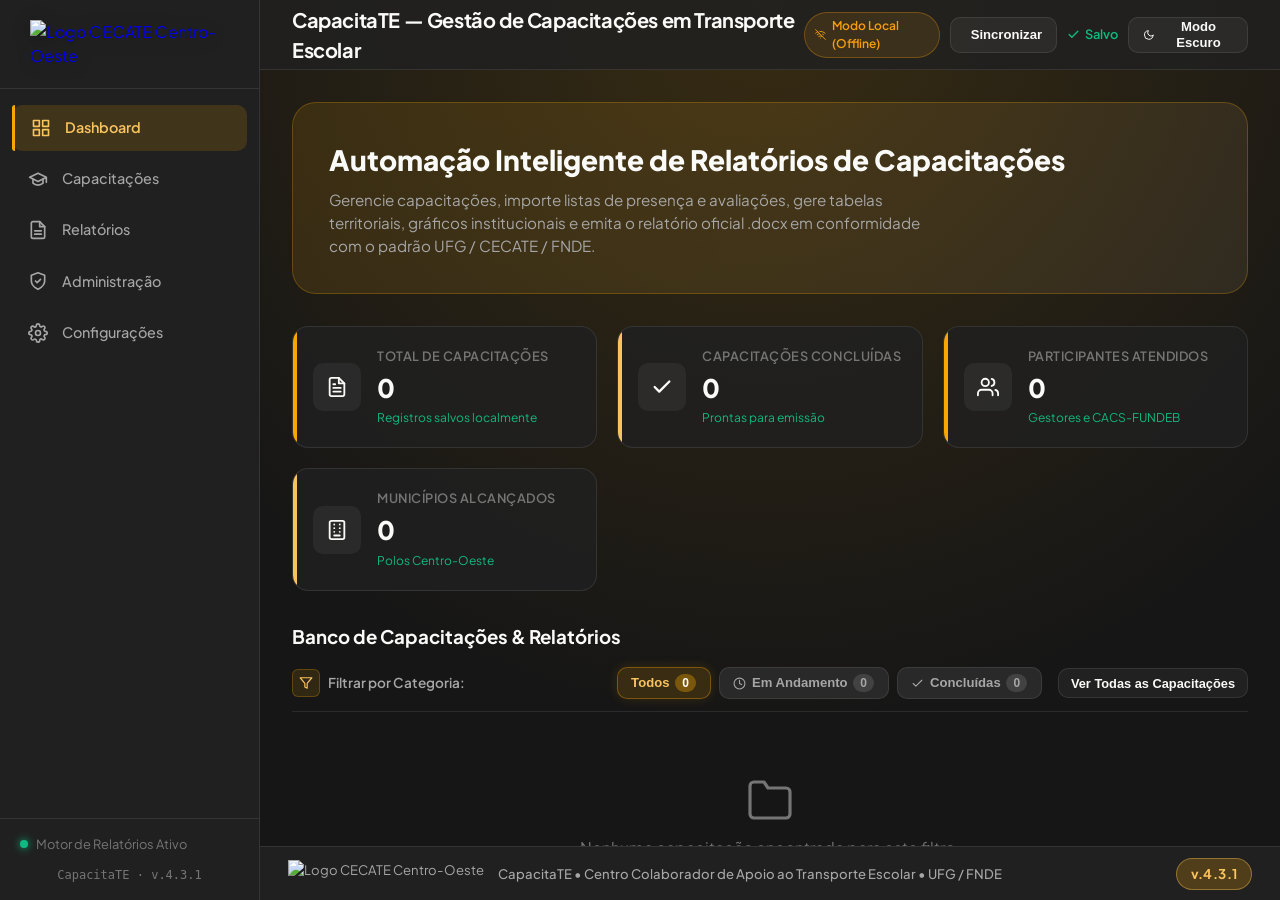
==== commit 1ec45899: "v.4.3.1: formulários públicos claros por padrão, com opção de modo escuro Versão anterior: v.4.3.0 N" ====
--- a/index.html
+++ b/index.html
@@ -75,7 +75,7 @@
           <span>Motor de Relatórios Ativo</span>
         </div>
         <div style="font-size:0.75rem; color:var(--text-muted); margin-top:0.35rem; font-family:monospace; text-align:center;">
-          CapacitaTE · v.4.3.0
+          CapacitaTE · v.4.3.1
         </div>
       </div>
     </aside>
@@ -2042,7 +2042,7 @@
 
       </main>
 
-      <!-- Rodapé Único Oficial da Aplicação com Logo CECATE e Versão v.4.3.0 -->
+      <!-- Rodapé Único Oficial da Aplicação com Logo CECATE e Versão v.4.3.1 -->
       <footer class="app-main-footer">
         <div class="footer-left" style="display:flex; align-items:center; gap:0.9rem;">
           <img src="assets/CECATE_Centro-Oeste_Logo_Negativo_Horizontal_Completa-PNG.png" alt="Logo CECATE Centro-Oeste" class="footer-logo footer-logo-dark" style="height:28px; width:auto; object-fit:contain;">
@@ -2052,7 +2052,7 @@
           </span>
         </div>
         <div class="footer-right">
-          <span class="footer-version-tag" id="app-footer-version">v.4.3.0</span>
+          <span class="footer-version-tag" id="app-footer-version">v.4.3.1</span>
         </div>
       </footer>
     </div>
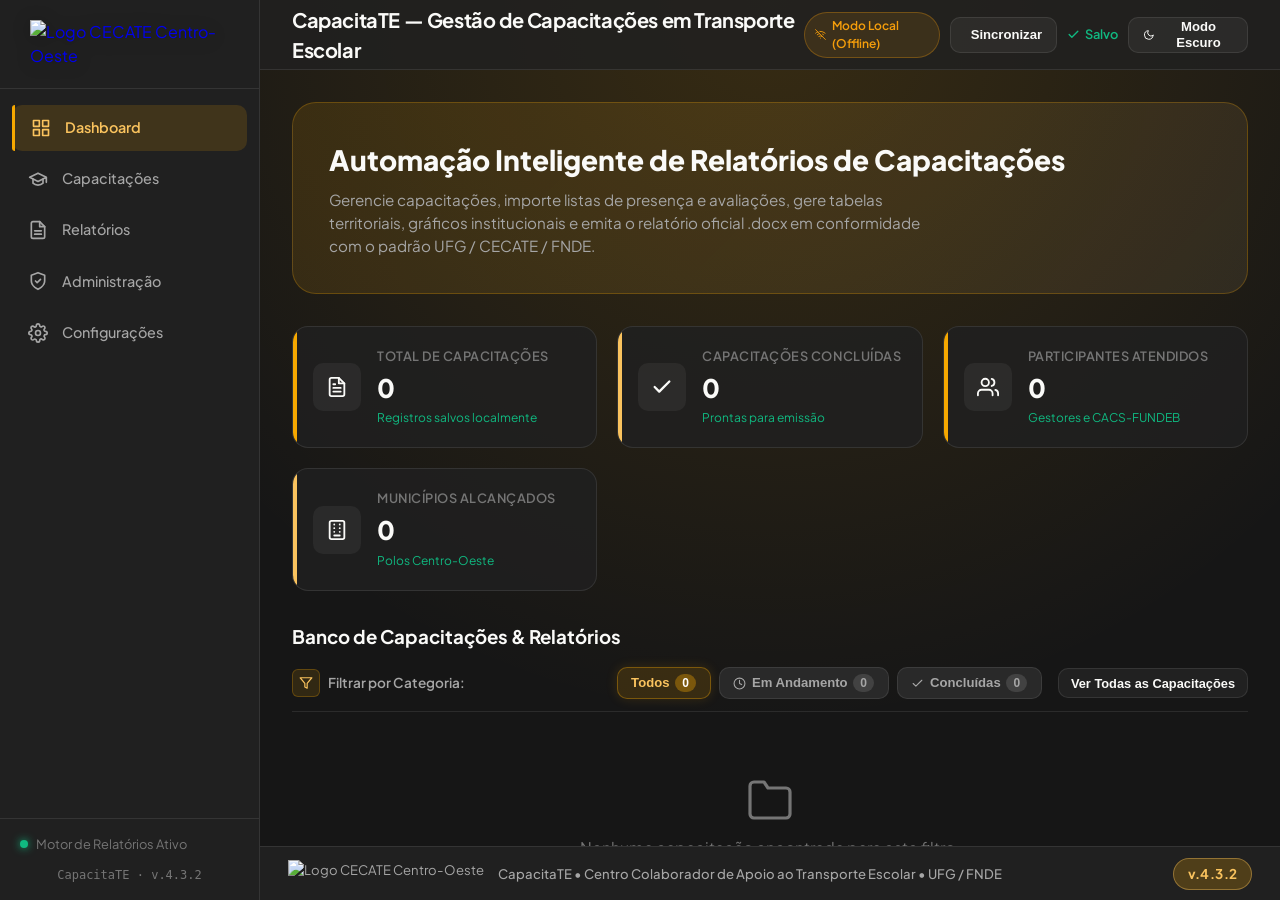
==== commit 4797e7dc: "v.4.3.2: formulários já nascem abertos Versão anterior: v.4.3.1 Nova versão: v.4.3.2 Alterações: - A" ====
--- a/index.html
+++ b/index.html
@@ -75,7 +75,7 @@
           <span>Motor de Relatórios Ativo</span>
         </div>
         <div style="font-size:0.75rem; color:var(--text-muted); margin-top:0.35rem; font-family:monospace; text-align:center;">
-          CapacitaTE · v.4.3.1
+          CapacitaTE · v.4.3.2
         </div>
       </div>
     </aside>
@@ -2042,7 +2042,7 @@
 
       </main>
 
-      <!-- Rodapé Único Oficial da Aplicação com Logo CECATE e Versão v.4.3.1 -->
+      <!-- Rodapé Único Oficial da Aplicação com Logo CECATE e Versão v.4.3.2 -->
       <footer class="app-main-footer">
         <div class="footer-left" style="display:flex; align-items:center; gap:0.9rem;">
           <img src="assets/CECATE_Centro-Oeste_Logo_Negativo_Horizontal_Completa-PNG.png" alt="Logo CECATE Centro-Oeste" class="footer-logo footer-logo-dark" style="height:28px; width:auto; object-fit:contain;">
@@ -2052,7 +2052,7 @@
           </span>
         </div>
         <div class="footer-right">
-          <span class="footer-version-tag" id="app-footer-version">v.4.3.1</span>
+          <span class="footer-version-tag" id="app-footer-version">v.4.3.2</span>
         </div>
       </footer>
     </div>
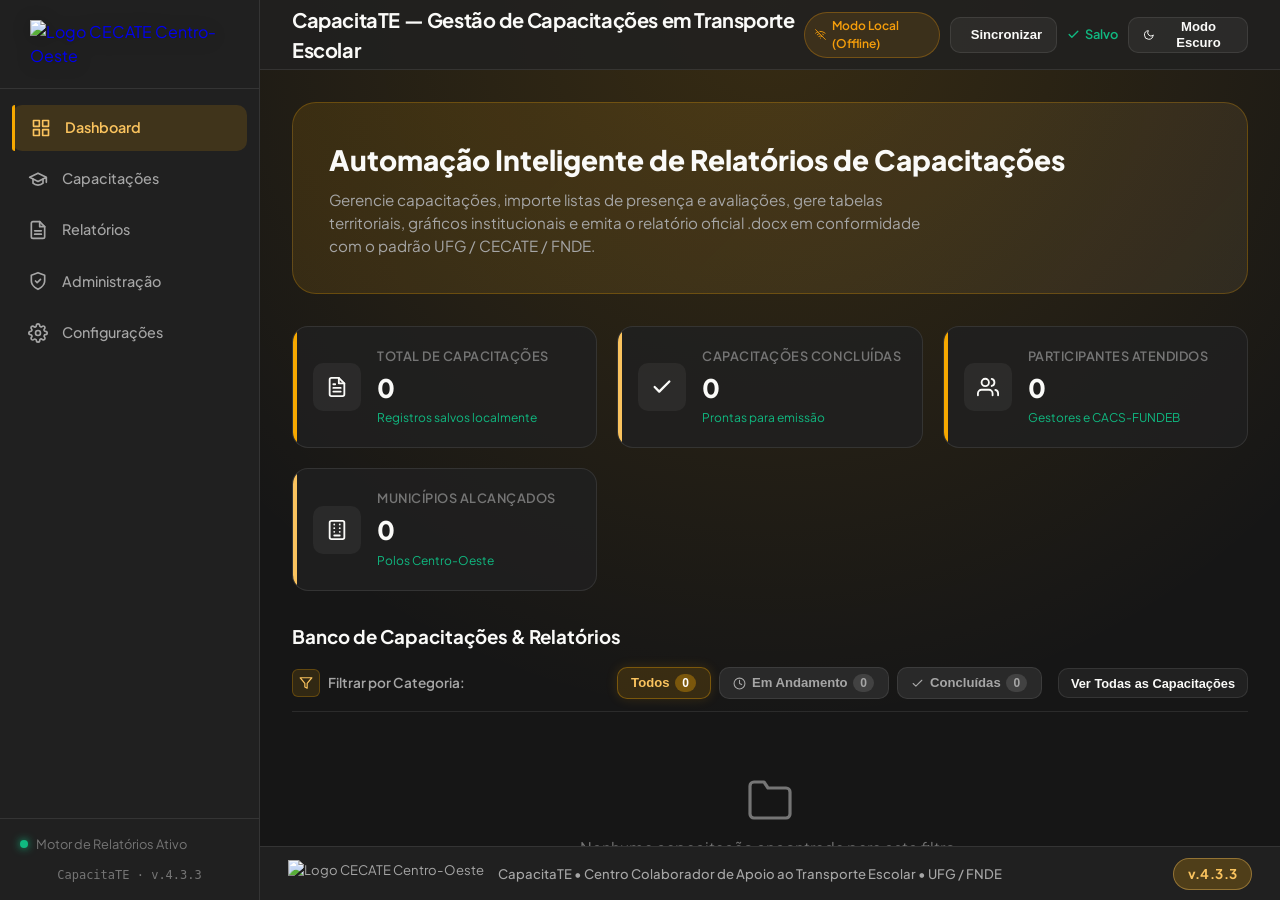
==== commit 21b913a4: "v.4.3.3: exportação da presença com os dados completos de quem já era inscrito Versão anterior: v.4." ====
--- a/index.html
+++ b/index.html
@@ -75,7 +75,7 @@
           <span>Motor de Relatórios Ativo</span>
         </div>
         <div style="font-size:0.75rem; color:var(--text-muted); margin-top:0.35rem; font-family:monospace; text-align:center;">
-          CapacitaTE · v.4.3.2
+          CapacitaTE · v.4.3.3
         </div>
       </div>
     </aside>
@@ -2042,7 +2042,7 @@
 
       </main>
 
-      <!-- Rodapé Único Oficial da Aplicação com Logo CECATE e Versão v.4.3.2 -->
+      <!-- Rodapé Único Oficial da Aplicação com Logo CECATE e Versão v.4.3.3 -->
       <footer class="app-main-footer">
         <div class="footer-left" style="display:flex; align-items:center; gap:0.9rem;">
           <img src="assets/CECATE_Centro-Oeste_Logo_Negativo_Horizontal_Completa-PNG.png" alt="Logo CECATE Centro-Oeste" class="footer-logo footer-logo-dark" style="height:28px; width:auto; object-fit:contain;">
@@ -2052,7 +2052,7 @@
           </span>
         </div>
         <div class="footer-right">
-          <span class="footer-version-tag" id="app-footer-version">v.4.3.2</span>
+          <span class="footer-version-tag" id="app-footer-version">v.4.3.3</span>
         </div>
       </footer>
     </div>
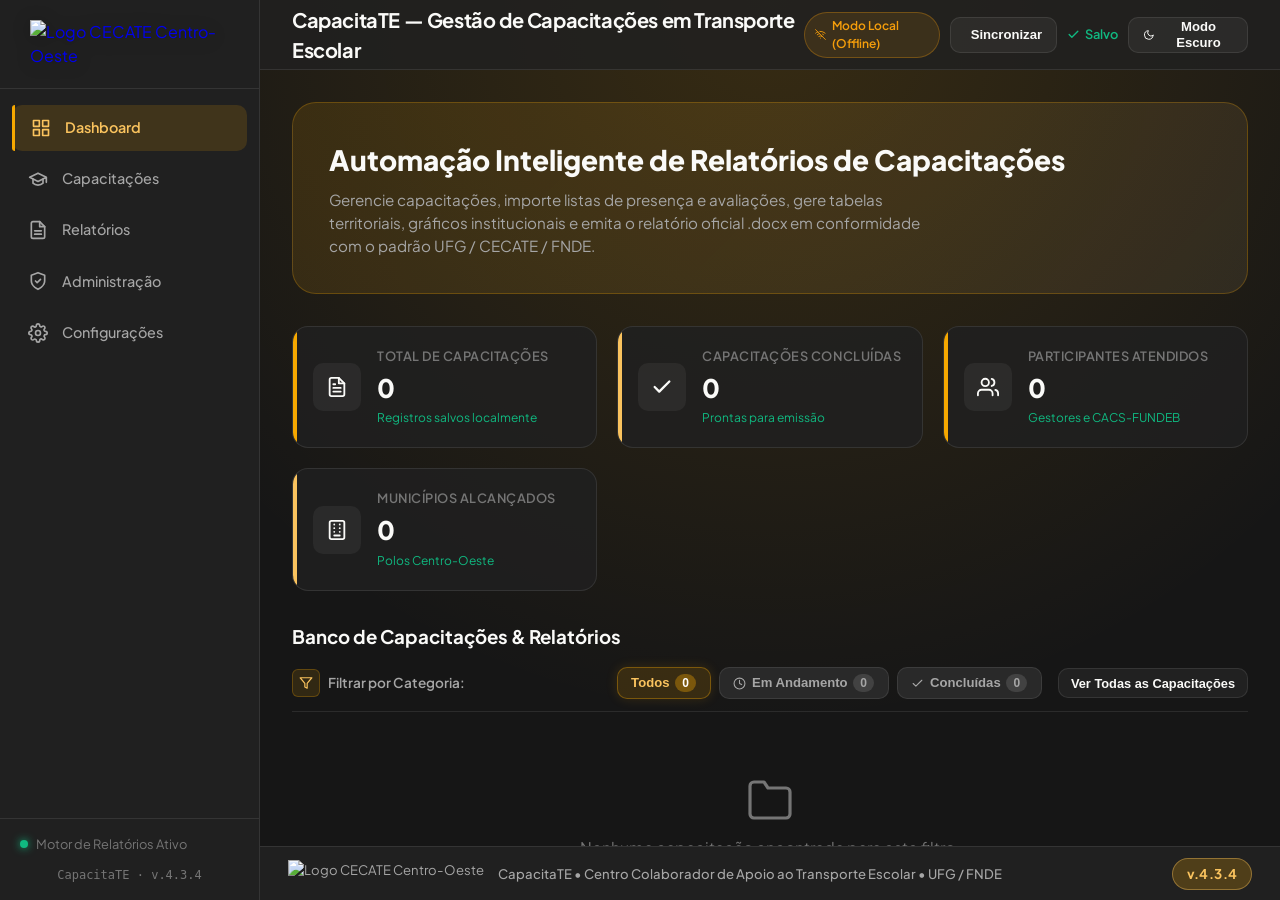
==== commit e57161b8: "v.4.3.4: quadro de frequência sem porcentagem; um dia de presença basta para o certificado Versão an" ====
--- a/index.html
+++ b/index.html
@@ -75,7 +75,7 @@
           <span>Motor de Relatórios Ativo</span>
         </div>
         <div style="font-size:0.75rem; color:var(--text-muted); margin-top:0.35rem; font-family:monospace; text-align:center;">
-          CapacitaTE · v.4.3.3
+          CapacitaTE · v.4.3.4
         </div>
       </div>
     </aside>
@@ -2042,7 +2042,7 @@
 
       </main>
 
-      <!-- Rodapé Único Oficial da Aplicação com Logo CECATE e Versão v.4.3.3 -->
+      <!-- Rodapé Único Oficial da Aplicação com Logo CECATE e Versão v.4.3.4 -->
       <footer class="app-main-footer">
         <div class="footer-left" style="display:flex; align-items:center; gap:0.9rem;">
           <img src="assets/CECATE_Centro-Oeste_Logo_Negativo_Horizontal_Completa-PNG.png" alt="Logo CECATE Centro-Oeste" class="footer-logo footer-logo-dark" style="height:28px; width:auto; object-fit:contain;">
@@ -2052,7 +2052,7 @@
           </span>
         </div>
         <div class="footer-right">
-          <span class="footer-version-tag" id="app-footer-version">v.4.3.3</span>
+          <span class="footer-version-tag" id="app-footer-version">v.4.3.4</span>
         </div>
       </footer>
     </div>
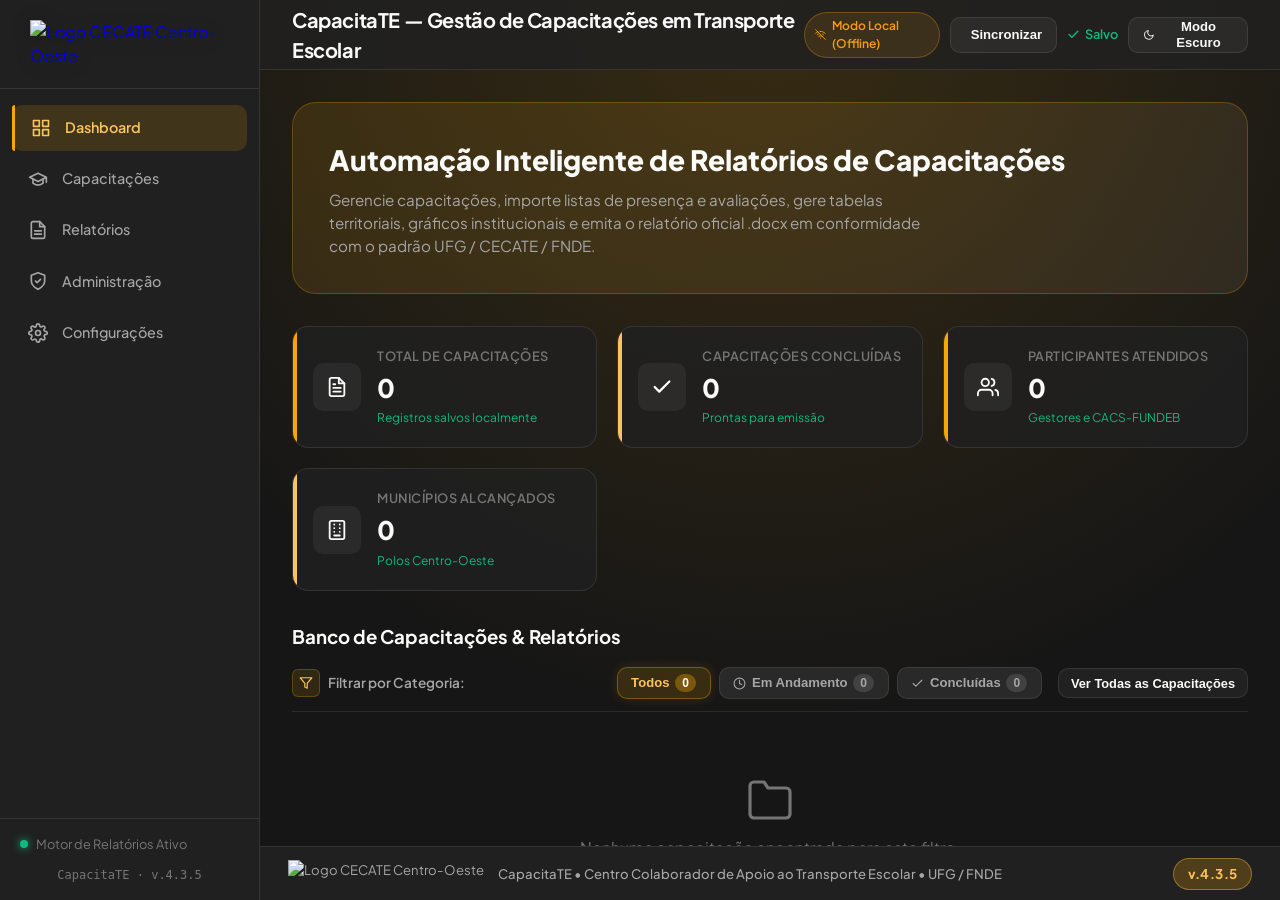
==== commit dfc65804: "v.4.3.5: importação de municípios por planilha no mesmo modelo em todos os lugares, com carregamento" ====
--- a/index.html
+++ b/index.html
@@ -75,7 +75,7 @@
           <span>Motor de Relatórios Ativo</span>
         </div>
         <div style="font-size:0.75rem; color:var(--text-muted); margin-top:0.35rem; font-family:monospace; text-align:center;">
-          CapacitaTE · v.4.3.4
+          CapacitaTE · v.4.3.5
         </div>
       </div>
     </aside>
@@ -2042,7 +2042,7 @@
 
       </main>
 
-      <!-- Rodapé Único Oficial da Aplicação com Logo CECATE e Versão v.4.3.4 -->
+      <!-- Rodapé Único Oficial da Aplicação com Logo CECATE e Versão v.4.3.5 -->
       <footer class="app-main-footer">
         <div class="footer-left" style="display:flex; align-items:center; gap:0.9rem;">
           <img src="assets/CECATE_Centro-Oeste_Logo_Negativo_Horizontal_Completa-PNG.png" alt="Logo CECATE Centro-Oeste" class="footer-logo footer-logo-dark" style="height:28px; width:auto; object-fit:contain;">
@@ -2052,7 +2052,7 @@
           </span>
         </div>
         <div class="footer-right">
-          <span class="footer-version-tag" id="app-footer-version">v.4.3.4</span>
+          <span class="footer-version-tag" id="app-footer-version">v.4.3.5</span>
         </div>
       </footer>
     </div>
@@ -2836,6 +2836,8 @@
             <p style="margin:0; font-size:0.85rem; color:var(--text-muted);">Suporta formatos .xlsx, .xls e .csv (até 5.570 municípios em lote)</p>
           </div>
 
+          <div style="margin-top:1rem; text-align:center;"><button type="button" class="btn btn-secondary btn-sm" onclick="app.downloadMunicipalitiesTemplate()">Baixar planilha modelo para preencher</button></div>
+
           <!-- Card de Estrutura Esperada -->
           <div style="margin-top:1.5rem; background:var(--bg-input); border:1px solid var(--border-color); border-radius:var(--radius-md); padding:1rem;">
             <div style="font-size:0.85rem; font-weight:700; color:var(--text-primary); margin-bottom:0.6rem; display:flex; align-items:center; gap:0.4rem;">
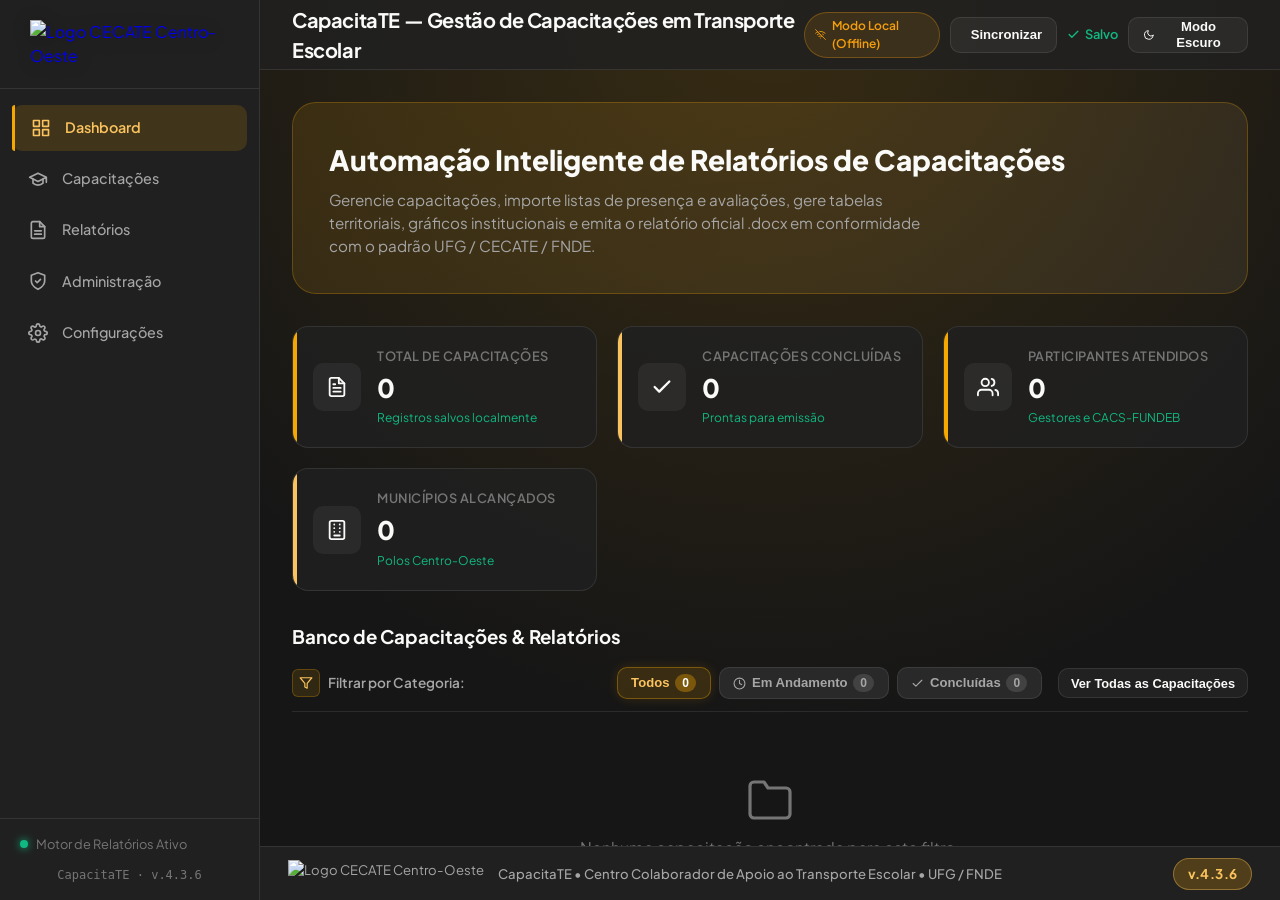
==== commit d8341bf6: "v.4.3.6: remove o resumo de presentes do cartão do formulário de presença Versão anterior: v.4.3.5 N" ====
--- a/index.html
+++ b/index.html
@@ -75,7 +75,7 @@
           <span>Motor de Relatórios Ativo</span>
         </div>
         <div style="font-size:0.75rem; color:var(--text-muted); margin-top:0.35rem; font-family:monospace; text-align:center;">
-          CapacitaTE · v.4.3.5
+          CapacitaTE · v.4.3.6
         </div>
       </div>
     </aside>
@@ -2042,7 +2042,7 @@
 
       </main>
 
-      <!-- Rodapé Único Oficial da Aplicação com Logo CECATE e Versão v.4.3.5 -->
+      <!-- Rodapé Único Oficial da Aplicação com Logo CECATE e Versão v.4.3.6 -->
       <footer class="app-main-footer">
         <div class="footer-left" style="display:flex; align-items:center; gap:0.9rem;">
           <img src="assets/CECATE_Centro-Oeste_Logo_Negativo_Horizontal_Completa-PNG.png" alt="Logo CECATE Centro-Oeste" class="footer-logo footer-logo-dark" style="height:28px; width:auto; object-fit:contain;">
@@ -2052,7 +2052,7 @@
           </span>
         </div>
         <div class="footer-right">
-          <span class="footer-version-tag" id="app-footer-version">v.4.3.5</span>
+          <span class="footer-version-tag" id="app-footer-version">v.4.3.6</span>
         </div>
       </footer>
     </div>
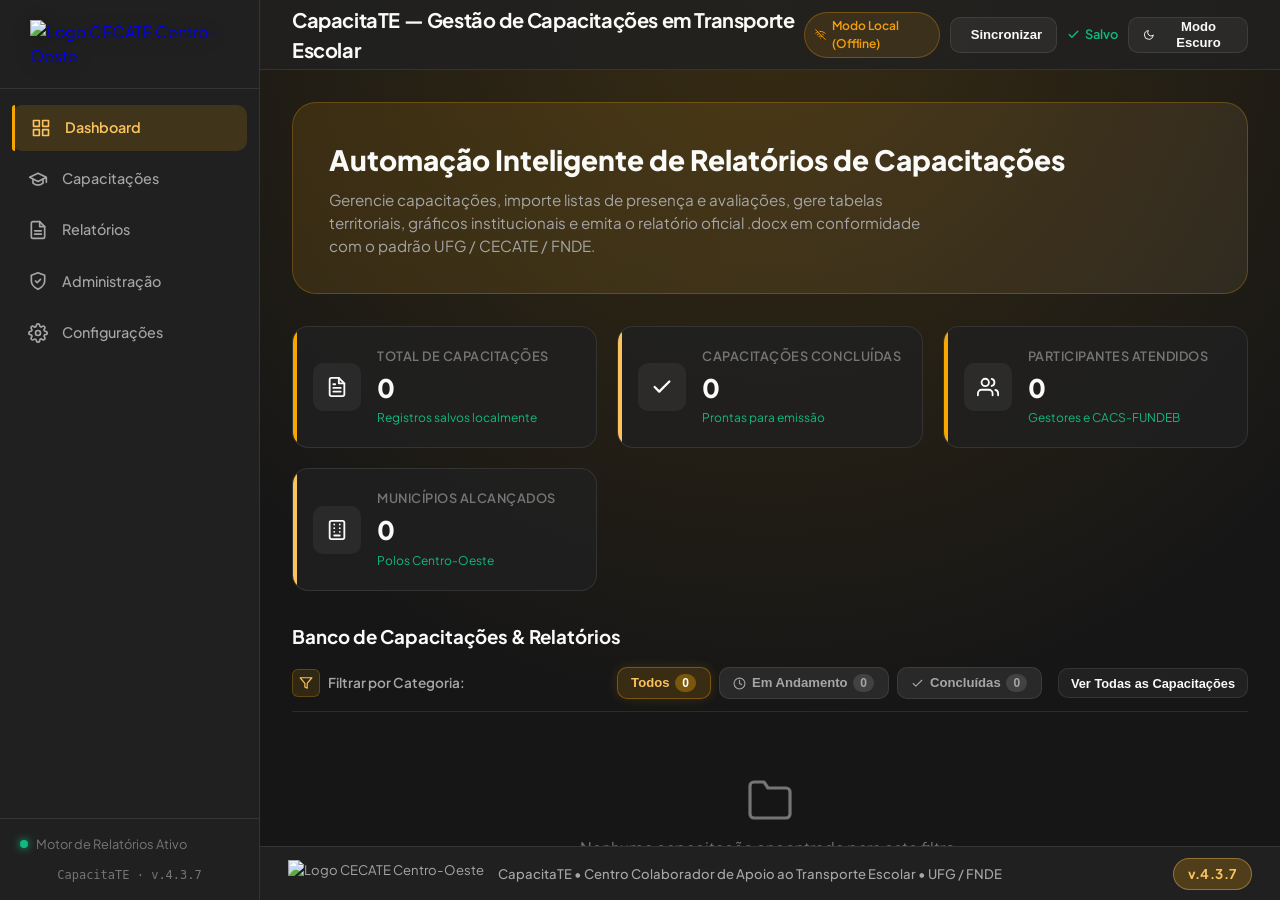
==== commit addcf053: "v.4.3.7: revisão geral final; convite da inscrição acompanha a lista de municípios Versão anterior: " ====
--- a/index.html
+++ b/index.html
@@ -75,7 +75,7 @@
           <span>Motor de Relatórios Ativo</span>
         </div>
         <div style="font-size:0.75rem; color:var(--text-muted); margin-top:0.35rem; font-family:monospace; text-align:center;">
-          CapacitaTE · v.4.3.6
+          CapacitaTE · v.4.3.7
         </div>
       </div>
     </aside>
@@ -2042,7 +2042,7 @@
 
       </main>
 
-      <!-- Rodapé Único Oficial da Aplicação com Logo CECATE e Versão v.4.3.6 -->
+      <!-- Rodapé Único Oficial da Aplicação com Logo CECATE e Versão v.4.3.7 -->
       <footer class="app-main-footer">
         <div class="footer-left" style="display:flex; align-items:center; gap:0.9rem;">
           <img src="assets/CECATE_Centro-Oeste_Logo_Negativo_Horizontal_Completa-PNG.png" alt="Logo CECATE Centro-Oeste" class="footer-logo footer-logo-dark" style="height:28px; width:auto; object-fit:contain;">
@@ -2052,7 +2052,7 @@
           </span>
         </div>
         <div class="footer-right">
-          <span class="footer-version-tag" id="app-footer-version">v.4.3.6</span>
+          <span class="footer-version-tag" id="app-footer-version">v.4.3.7</span>
         </div>
       </footer>
     </div>
